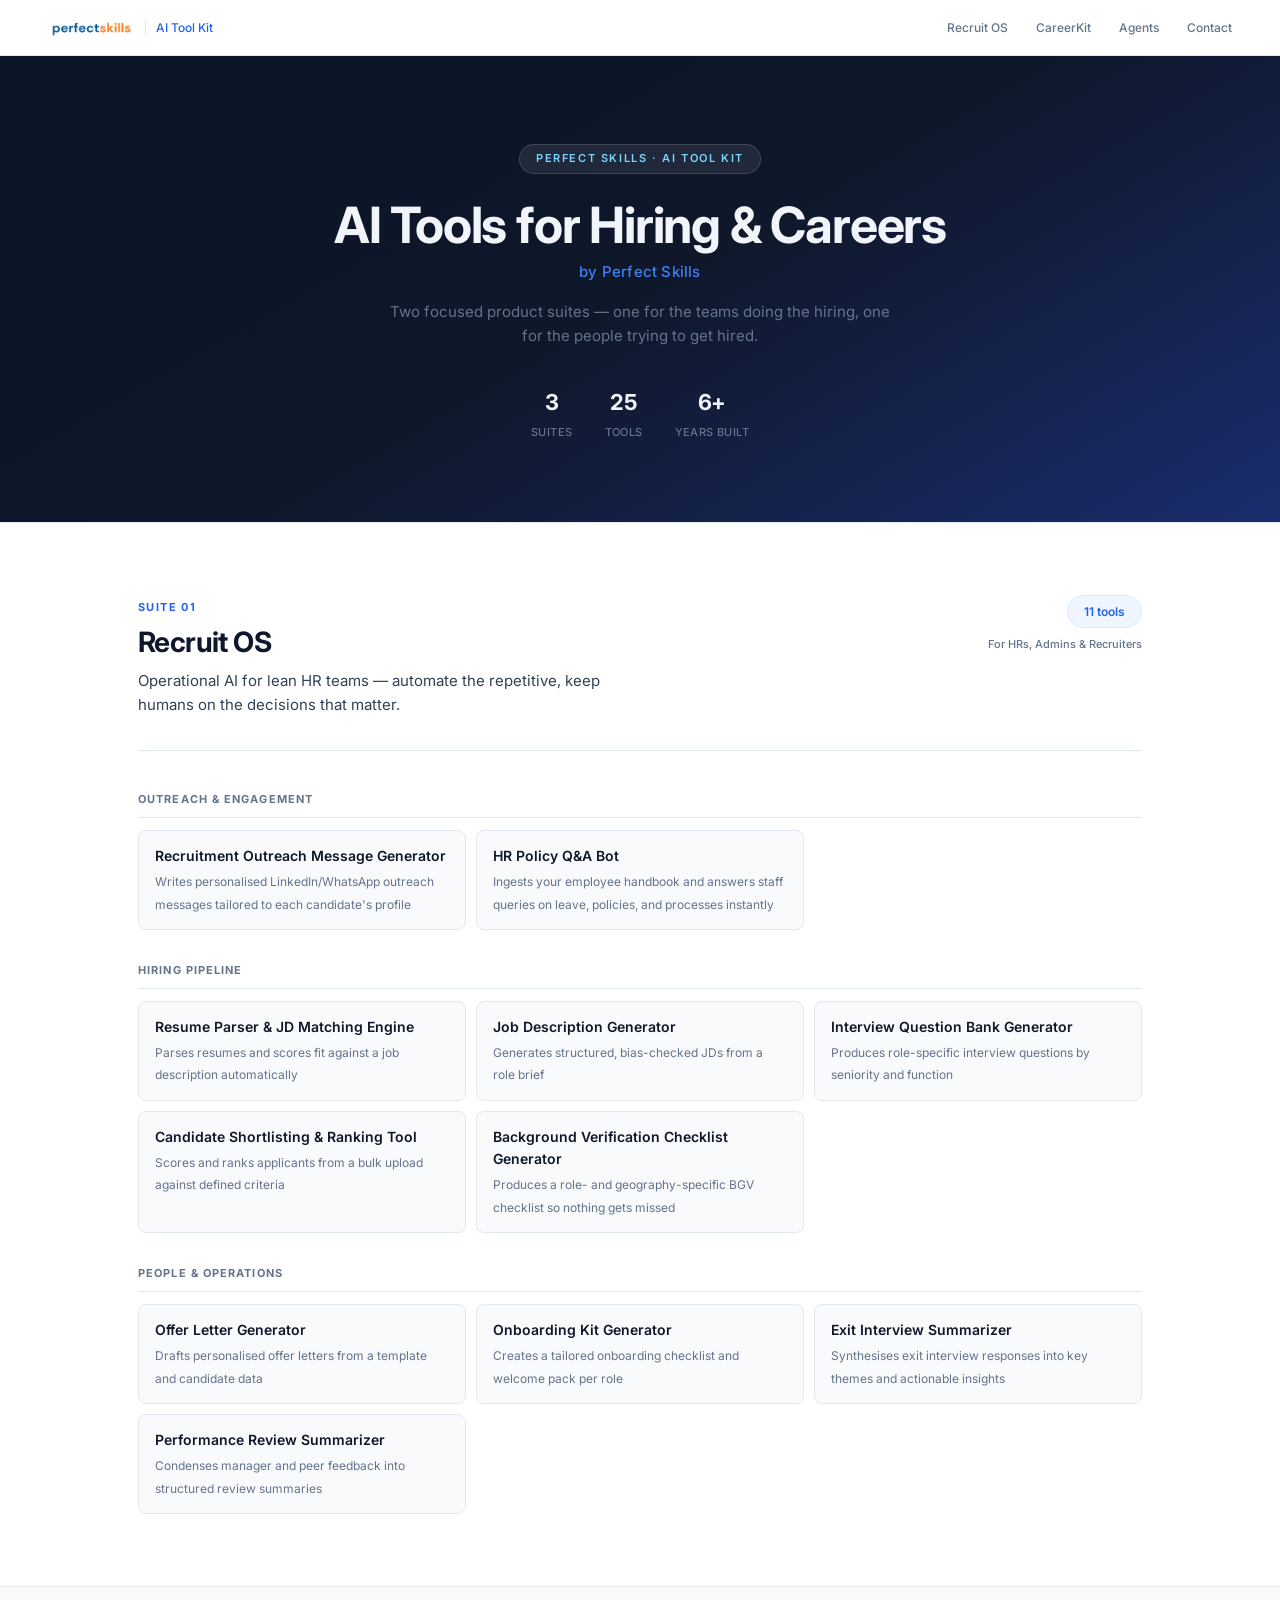
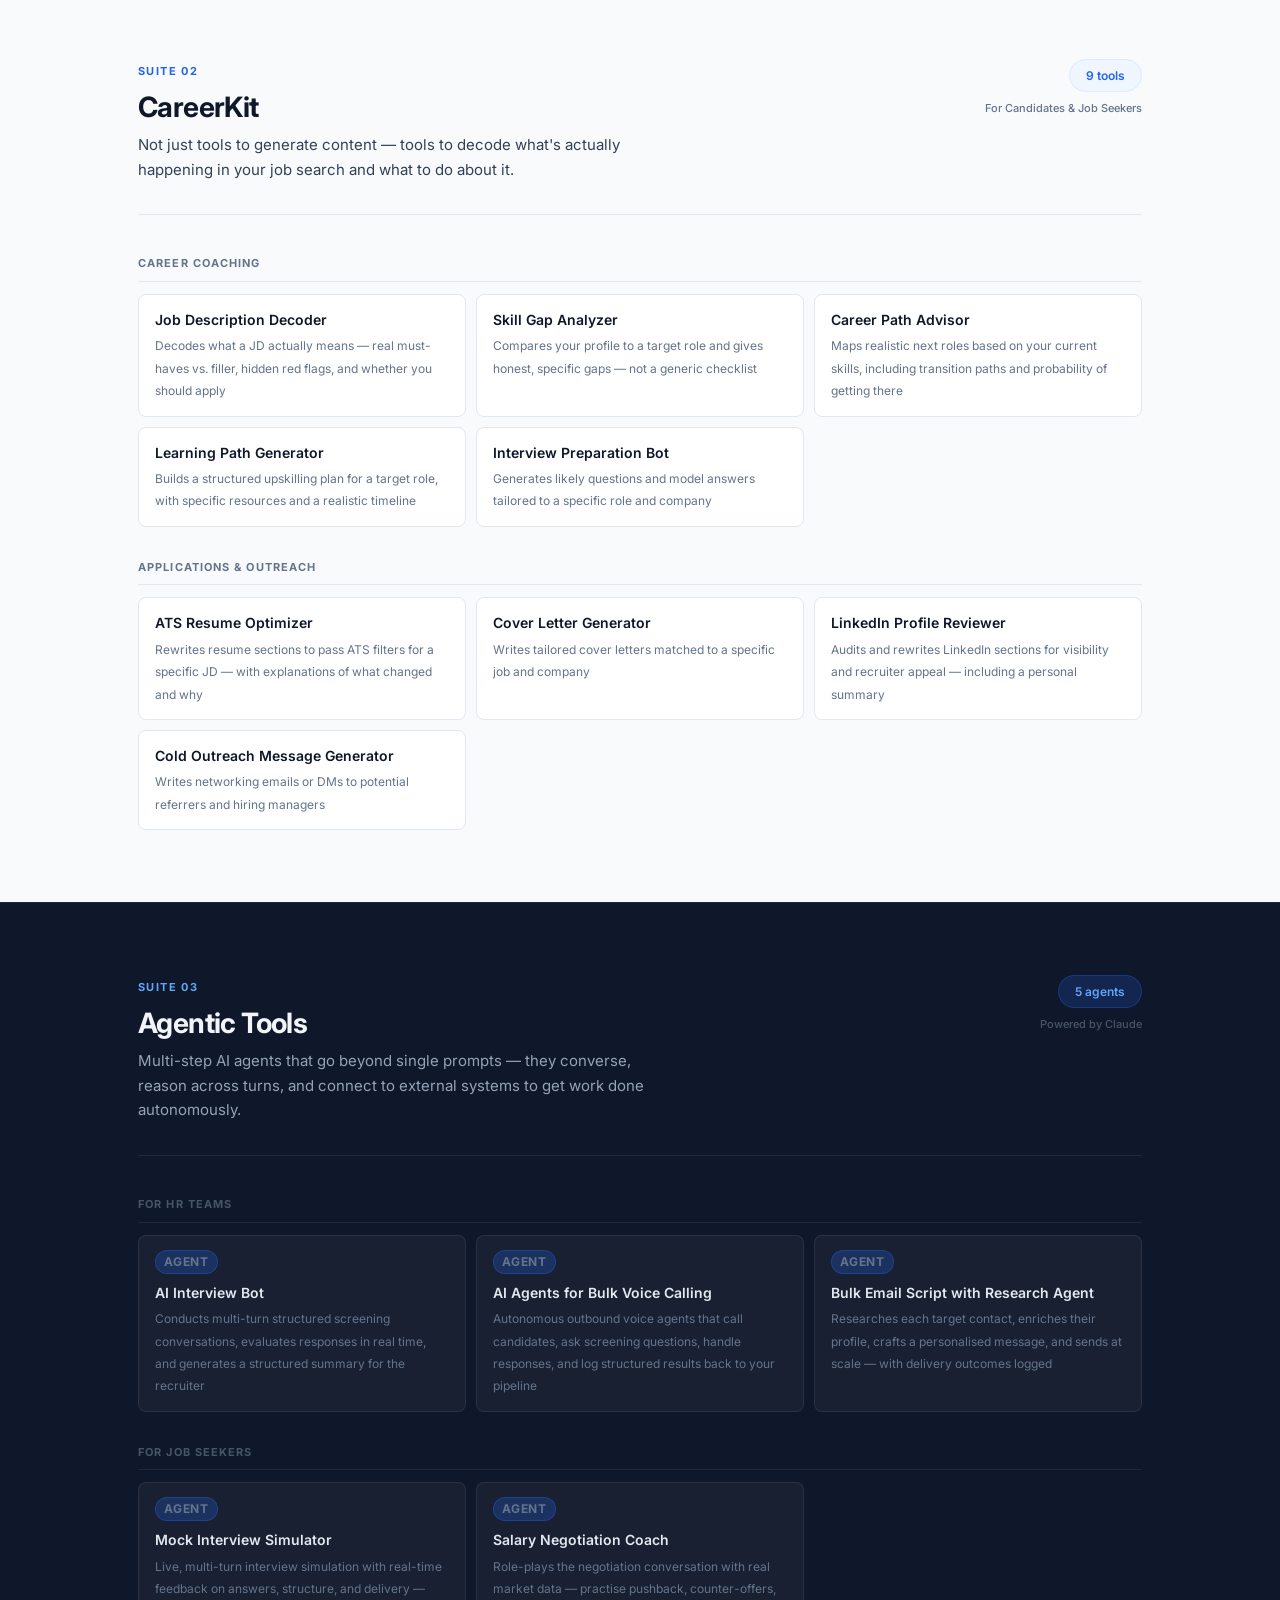
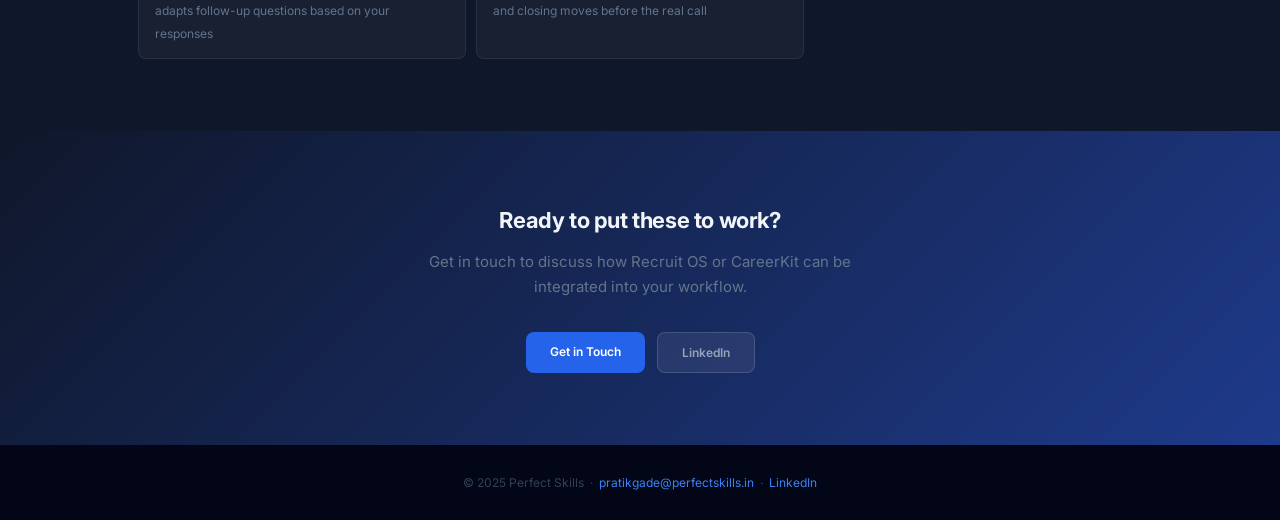
==== index.html @ 3401e89c "Add Agentic Tools section, reorganise suite tool counts Moves 5 agent-based tools into a dedicated d" ====
<!DOCTYPE html>
<html lang="en">
<head>
  <meta charset="UTF-8" />
  <meta name="viewport" content="width=device-width, initial-scale=1.0" />
  <title>AI Tool Kit — Perfect Skills</title>
  <link rel="preconnect" href="https://fonts.googleapis.com" />
  <link rel="preconnect" href="https://fonts.gstatic.com" crossorigin />
  <link href="https://fonts.googleapis.com/css2?family=Inter:wght@400;500;600;700&display=swap" rel="stylesheet" />
  <style>
    *, *::before, *::after { box-sizing: border-box; margin: 0; padding: 0; }

    :root {
      --blue:        #2563eb;
      --blue-light:  #eff6ff;
      --blue-mid:    #dbeafe;
      --dark:        #0f172a;
      --mid:         #334155;
      --muted:       #64748b;
      --border:      #e2e8f0;
      --bg:          #f8fafc;
      --white:       #ffffff;
      --radius:      12px;
      --radius-sm:   8px;
      --max-w:       1100px;

      --text-xs:   11px;
      --text-sm:   12px;
      --text-base: 14px;
      --text-md:   15px;
      --text-lg:   18px;
      --text-xl:   22px;
      --text-hero: clamp(34px, 5vw, 50px);
    }

    html { scroll-behavior: smooth; }

    body {
      font-family: 'Inter', -apple-system, sans-serif;
      background: var(--white);
      color: var(--dark);
      font-size: var(--text-base);
      line-height: 1.6;
      -webkit-font-smoothing: antialiased;
    }

    /* ── NAV ── */
    nav {
      position: sticky;
      top: 0;
      z-index: 100;
      background: rgba(255,255,255,0.92);
      backdrop-filter: blur(14px);
      -webkit-backdrop-filter: blur(14px);
      border-bottom: 1px solid var(--border);
      padding: 0 48px;
      display: flex;
      align-items: center;
      justify-content: space-between;
      height: 56px;
    }
    .nav-brand {
      display: flex;
      align-items: center;
      gap: 10px;
      text-decoration: none;
    }
    .nav-logo {
      height: 26px;
      width: auto;
      display: block;
    }
    .nav-brand-divider {
      width: 1px;
      height: 16px;
      background: var(--border);
    }
    .nav-brand-product {
      font-size: var(--text-sm);
      font-weight: 500;
      color: var(--blue);
    }
    .nav-links { display: flex; gap: 28px; list-style: none; }
    .nav-links a {
      font-size: var(--text-sm);
      font-weight: 500;
      color: var(--muted);
      text-decoration: none;
      transition: color 0.15s;
    }
    .nav-links a:hover { color: var(--blue); }

    /* ── HERO ── */
    .hero {
      background: linear-gradient(150deg, #0a1628 0%, #0f172a 50%, #1a2d6e 100%);
      color: white;
      padding: 88px 48px 80px;
      text-align: center;
    }
    .hero-label {
      display: inline-flex;
      align-items: center;
      gap: 8px;
      background: rgba(255,255,255,0.08);
      border: 1px solid rgba(255,255,255,0.14);
      color: #7dd3fc;
      font-size: var(--text-xs);
      font-weight: 600;
      letter-spacing: 1.6px;
      text-transform: uppercase;
      padding: 5px 16px;
      border-radius: 99px;
      margin-bottom: 24px;
    }
    .hero h1 {
      font-size: var(--text-hero);
      font-weight: 700;
      letter-spacing: -1.2px;
      line-height: 1.08;
      margin-bottom: 8px;
      color: #f1f5f9;
    }
    .hero-byline {
      font-size: var(--text-md);
      font-weight: 500;
      color: #3b82f6;
      margin-bottom: 16px;
      letter-spacing: 0.2px;
    }
    .hero-sub {
      font-size: var(--text-md);
      color: #64748b;
      max-width: 520px;
      margin: 0 auto 36px;
      line-height: 1.65;
    }
    .hero-stats {
      display: flex;
      gap: 32px;
      justify-content: center;
      flex-wrap: wrap;
    }
    .hero-stat {
      display: flex;
      flex-direction: column;
      align-items: center;
      gap: 4px;
    }
    .hero-stat-num {
      font-size: var(--text-xl);
      font-weight: 700;
      color: #f1f5f9;
      letter-spacing: -0.4px;
    }
    .hero-stat-label {
      font-size: var(--text-xs);
      color: #64748b;
      font-weight: 500;
      letter-spacing: 0.4px;
      text-transform: uppercase;
    }

    /* ── SHARED SECTION ── */
    .wrap {
      max-width: var(--max-w);
      margin: 0 auto;
      padding: 72px 48px;
    }
    .sec-label {
      display: block;
      font-size: var(--text-xs);
      font-weight: 700;
      letter-spacing: 1.4px;
      text-transform: uppercase;
      color: var(--blue);
      margin-bottom: 10px;
    }
    .sec-title {
      font-size: var(--text-xl);
      font-weight: 700;
      color: var(--dark);
      letter-spacing: -0.4px;
      margin-bottom: 8px;
    }
    .sec-sub {
      font-size: var(--text-base);
      color: var(--muted);
      max-width: 560px;
      margin-bottom: 40px;
      line-height: 1.65;
    }
    .sec-header-row {
      display: flex;
      align-items: center;
      gap: 10px;
      margin-bottom: 4px;
    }
    .count-badge {
      font-size: var(--text-xs);
      font-weight: 600;
      color: var(--blue);
      background: var(--blue-light);
      padding: 3px 10px;
      border-radius: 99px;
      white-space: nowrap;
    }

    /* ── PRODUCT BLOCKS ── */
    #recruit-os { background: var(--white); border-top: 1px solid var(--border); }
    #careerkit  { background: var(--bg);    border-top: 1px solid var(--border); }

    .product-intro {
      display: flex;
      align-items: flex-start;
      justify-content: space-between;
      gap: 32px;
      margin-bottom: 40px;
      padding-bottom: 32px;
      border-bottom: 1px solid var(--border);
    }
    .product-intro-left { flex: 1; }
    .product-suite-label {
      display: inline-block;
      font-size: var(--text-xs);
      font-weight: 700;
      letter-spacing: 1.4px;
      text-transform: uppercase;
      color: var(--blue);
      margin-bottom: 10px;
    }
    .product-suite-name {
      font-size: 28px;
      font-weight: 700;
      color: var(--dark);
      letter-spacing: -0.6px;
      margin-bottom: 10px;
      line-height: 1.15;
    }
    .product-suite-desc {
      font-size: var(--text-md);
      color: var(--mid);
      max-width: 520px;
      line-height: 1.65;
    }
    .product-intro-right {
      display: flex;
      flex-direction: column;
      align-items: flex-end;
      gap: 8px;
      flex-shrink: 0;
    }
    .product-meta-pill {
      font-size: var(--text-sm);
      font-weight: 600;
      color: var(--blue);
      background: var(--blue-light);
      border: 1px solid var(--blue-mid);
      padding: 6px 16px;
      border-radius: 99px;
    }
    .product-audience {
      font-size: var(--text-xs);
      color: var(--muted);
      font-weight: 500;
    }

    /* ── TOOLS GRID ── */
    .tools-grid {
      display: grid;
      grid-template-columns: repeat(auto-fill, minmax(260px, 1fr));
      gap: 10px;
    }
    .tool-item {
      background: var(--bg);
      border: 1px solid var(--border);
      border-radius: var(--radius-sm);
      padding: 14px 16px;
      transition: border-color 0.15s, background 0.15s;
    }
    #careerkit .tool-item { background: var(--white); }
    .tool-item:hover {
      border-color: #93c5fd;
      background: var(--blue-light);
    }
    .tool-item strong {
      display: block;
      font-size: var(--text-base);
      font-weight: 600;
      color: var(--dark);
      margin-bottom: 3px;
    }
    .tool-item span {
      font-size: var(--text-sm);
      color: var(--muted);
      line-height: 1.5;
    }
    .tools-subgroup { margin-bottom: 32px; }
    .tools-subgroup:last-child { margin-bottom: 0; }
    .tools-subgroup-label {
      display: block;
      font-size: var(--text-xs);
      font-weight: 700;
      letter-spacing: 1.1px;
      text-transform: uppercase;
      color: var(--muted);
      margin-bottom: 12px;
      padding-bottom: 8px;
      border-bottom: 1px solid var(--border);
    }

    /* ── AGENTIC SECTION ── */
    #agentic { background: var(--dark); border-top: 1px solid rgba(255,255,255,0.06); }
    #agentic .product-suite-label { color: #60a5fa; }
    #agentic .product-suite-name { color: #f1f5f9; }
    #agentic .product-suite-desc { color: #94a3b8; }
    #agentic .product-intro { border-bottom-color: rgba(255,255,255,0.08); }
    #agentic .product-meta-pill { background: rgba(37,99,235,0.2); border-color: rgba(37,99,235,0.3); color: #60a5fa; }
    #agentic .product-audience { color: #475569; }
    #agentic .tools-subgroup-label { color: #475569; border-bottom-color: rgba(255,255,255,0.07); }
    #agentic .tool-item { background: rgba(255,255,255,0.04); border-color: rgba(255,255,255,0.08); }
    #agentic .tool-item:hover { background: rgba(37,99,235,0.15); border-color: rgba(37,99,235,0.4); }
    #agentic .tool-item strong { color: #e2e8f0; }
    #agentic .tool-item span { color: #64748b; }
    .agent-badge {
      display: inline-block;
      font-size: 10px;
      font-weight: 700;
      letter-spacing: 0.8px;
      text-transform: uppercase;
      background: rgba(37,99,235,0.25);
      color: #60a5fa;
      border: 1px solid rgba(37,99,235,0.35);
      padding: 2px 8px;
      border-radius: 99px;
      margin-bottom: 8px;
    }

    /* ── CTA BANNER ── */
    .cta-section {
      background: linear-gradient(135deg, #0f172a 0%, #1e3a8a 100%);
      padding: 72px 48px;
      text-align: center;
    }
    .cta-section h2 {
      font-size: var(--text-xl);
      font-weight: 700;
      color: #f1f5f9;
      letter-spacing: -0.4px;
      margin-bottom: 12px;
    }
    .cta-section p {
      font-size: var(--text-md);
      color: #64748b;
      margin-bottom: 32px;
      max-width: 440px;
      margin-left: auto;
      margin-right: auto;
      line-height: 1.65;
    }
    .cta-links {
      display: flex;
      gap: 12px;
      justify-content: center;
      flex-wrap: wrap;
    }
    .cta-btn {
      font-size: var(--text-sm);
      font-weight: 600;
      padding: 10px 24px;
      border-radius: 8px;
      text-decoration: none;
      transition: opacity 0.15s;
    }
    .cta-btn:hover { opacity: 0.85; }
    .cta-btn-primary { background: var(--blue); color: #fff; }
    .cta-btn-ghost {
      background: rgba(255,255,255,0.07);
      border: 1px solid rgba(255,255,255,0.14);
      color: #94a3b8;
    }

    /* ── FOOTER ── */
    footer {
      background: #020617;
      color: #334155;
      text-align: center;
      padding: 28px 48px;
      font-size: var(--text-sm);
    }
    footer a { color: #3b82f6; text-decoration: none; }
    footer a:hover { color: #60a5fa; }

    /* ── RESPONSIVE ── */
    @media (max-width: 640px) {
      nav { padding: 0 20px; }
      .nav-links { display: none; }
      .hero { padding: 56px 24px 52px; }
      .hero-stats { gap: 20px; }
      .wrap { padding: 48px 20px; }
      .product-intro { flex-direction: column; gap: 16px; }
      .product-intro-right { align-items: flex-start; }
      .tools-grid { grid-template-columns: 1fr; }
      .cta-section { padding: 52px 24px; }
    }
  </style>
</head>
<body>

<!-- NAV -->
<nav>
  <a class="nav-brand" href="#">
    <img src="perfectskills_logo.png" alt="Perfect Skills" class="nav-logo" />
    <span class="nav-brand-divider"></span>
    <span class="nav-brand-product">AI Tool Kit</span>
  </a>
  <ul class="nav-links">
    <li><a href="#recruit-os">Recruit OS</a></li>
    <li><a href="#careerkit">CareerKit</a></li>
    <li><a href="#agentic">Agents</a></li>
    <li><a href="mailto:pratikgade@perfectskills.in">Contact</a></li>
  </ul>
</nav>

<!-- HERO -->
<section class="hero">
  <div class="hero-label">Perfect Skills · AI Tool Kit</div>
  <h1>AI Tools for Hiring &amp; Careers</h1>
  <p class="hero-byline">by Perfect Skills</p>
  <p class="hero-sub">Two focused product suites — one for the teams doing the hiring, one for the people trying to get hired.</p>
  <div class="hero-stats">
    <div class="hero-stat">
      <span class="hero-stat-num">3</span>
      <span class="hero-stat-label">Suites</span>
    </div>
    <div class="hero-stat">
      <span class="hero-stat-num">25</span>
      <span class="hero-stat-label">Tools</span>
    </div>
    <div class="hero-stat">
      <span class="hero-stat-num">6+</span>
      <span class="hero-stat-label">Years Built</span>
    </div>
  </div>
</section>

<!-- RECRUIT OS -->
<section id="recruit-os">
  <div class="wrap">
    <div class="product-intro">
      <div class="product-intro-left">
        <span class="product-suite-label">Suite 01</span>
        <h2 class="product-suite-name">Recruit OS</h2>
        <p class="product-suite-desc">Operational AI for lean HR teams — automate the repetitive, keep humans on the decisions that matter.</p>
      </div>
      <div class="product-intro-right">
        <span class="product-meta-pill">11 tools</span>
        <span class="product-audience">For HRs, Admins &amp; Recruiters</span>
      </div>
    </div>

    <div class="tools-subgroup">
      <span class="tools-subgroup-label">Outreach &amp; Engagement</span>
      <div class="tools-grid">
        <div class="tool-item"><strong>Recruitment Outreach Message Generator</strong><span>Writes personalised LinkedIn/WhatsApp outreach messages tailored to each candidate's profile</span></div>
        <div class="tool-item"><strong>HR Policy Q&amp;A Bot</strong><span>Ingests your employee handbook and answers staff queries on leave, policies, and processes instantly</span></div>
      </div>
    </div>

    <div class="tools-subgroup">
      <span class="tools-subgroup-label">Hiring Pipeline</span>
      <div class="tools-grid">
        <div class="tool-item"><strong>Resume Parser &amp; JD Matching Engine</strong><span>Parses resumes and scores fit against a job description automatically</span></div>
        <div class="tool-item"><strong>Job Description Generator</strong><span>Generates structured, bias-checked JDs from a role brief</span></div>
        <div class="tool-item"><strong>Interview Question Bank Generator</strong><span>Produces role-specific interview questions by seniority and function</span></div>
        <div class="tool-item"><strong>Candidate Shortlisting &amp; Ranking Tool</strong><span>Scores and ranks applicants from a bulk upload against defined criteria</span></div>
        <div class="tool-item"><strong>Background Verification Checklist Generator</strong><span>Produces a role- and geography-specific BGV checklist so nothing gets missed</span></div>
      </div>
    </div>

    <div class="tools-subgroup">
      <span class="tools-subgroup-label">People &amp; Operations</span>
      <div class="tools-grid">
        <div class="tool-item"><strong>Offer Letter Generator</strong><span>Drafts personalised offer letters from a template and candidate data</span></div>
        <div class="tool-item"><strong>Onboarding Kit Generator</strong><span>Creates a tailored onboarding checklist and welcome pack per role</span></div>
        <div class="tool-item"><strong>Exit Interview Summarizer</strong><span>Synthesises exit interview responses into key themes and actionable insights</span></div>
        <div class="tool-item"><strong>Performance Review Summarizer</strong><span>Condenses manager and peer feedback into structured review summaries</span></div>
      </div>
    </div>
  </div>
</section>

<!-- CAREERKIT -->
<section id="careerkit">
  <div class="wrap">
    <div class="product-intro">
      <div class="product-intro-left">
        <span class="product-suite-label">Suite 02</span>
        <h2 class="product-suite-name">CareerKit</h2>
        <p class="product-suite-desc">Not just tools to generate content — tools to decode what's actually happening in your job search and what to do about it.</p>
      </div>
      <div class="product-intro-right">
        <span class="product-meta-pill">9 tools</span>
        <span class="product-audience">For Candidates &amp; Job Seekers</span>
      </div>
    </div>

    <div class="tools-subgroup">
      <span class="tools-subgroup-label">Career Coaching</span>
      <div class="tools-grid">
        <div class="tool-item"><strong>Job Description Decoder</strong><span>Decodes what a JD actually means — real must-haves vs. filler, hidden red flags, and whether you should apply</span></div>
        <div class="tool-item"><strong>Skill Gap Analyzer</strong><span>Compares your profile to a target role and gives honest, specific gaps — not a generic checklist</span></div>
        <div class="tool-item"><strong>Career Path Advisor</strong><span>Maps realistic next roles based on your current skills, including transition paths and probability of getting there</span></div>
        <div class="tool-item"><strong>Learning Path Generator</strong><span>Builds a structured upskilling plan for a target role, with specific resources and a realistic timeline</span></div>
        <div class="tool-item"><strong>Interview Preparation Bot</strong><span>Generates likely questions and model answers tailored to a specific role and company</span></div>
      </div>
    </div>

    <div class="tools-subgroup">
      <span class="tools-subgroup-label">Applications &amp; Outreach</span>
      <div class="tools-grid">
        <div class="tool-item"><strong>ATS Resume Optimizer</strong><span>Rewrites resume sections to pass ATS filters for a specific JD — with explanations of what changed and why</span></div>
        <div class="tool-item"><strong>Cover Letter Generator</strong><span>Writes tailored cover letters matched to a specific job and company</span></div>
        <div class="tool-item"><strong>LinkedIn Profile Reviewer</strong><span>Audits and rewrites LinkedIn sections for visibility and recruiter appeal — including a personal summary</span></div>
        <div class="tool-item"><strong>Cold Outreach Message Generator</strong><span>Writes networking emails or DMs to potential referrers and hiring managers</span></div>
      </div>
    </div>
  </div>
</section>

<!-- AGENTIC TOOLS -->
<section id="agentic">
  <div class="wrap">
    <div class="product-intro">
      <div class="product-intro-left">
        <span class="product-suite-label">Suite 03</span>
        <h2 class="product-suite-name">Agentic Tools</h2>
        <p class="product-suite-desc">Multi-step AI agents that go beyond single prompts — they converse, reason across turns, and connect to external systems to get work done autonomously.</p>
      </div>
      <div class="product-intro-right">
        <span class="product-meta-pill">5 agents</span>
        <span class="product-audience">Powered by Claude</span>
      </div>
    </div>

    <div class="tools-subgroup">
      <span class="tools-subgroup-label">For HR Teams</span>
      <div class="tools-grid">
        <div class="tool-item">
          <span class="agent-badge">Agent</span>
          <strong>AI Interview Bot</strong>
          <span>Conducts multi-turn structured screening conversations, evaluates responses in real time, and generates a structured summary for the recruiter</span>
        </div>
        <div class="tool-item">
          <span class="agent-badge">Agent</span>
          <strong>AI Agents for Bulk Voice Calling</strong>
          <span>Autonomous outbound voice agents that call candidates, ask screening questions, handle responses, and log structured results back to your pipeline</span>
        </div>
        <div class="tool-item">
          <span class="agent-badge">Agent</span>
          <strong>Bulk Email Script with Research Agent</strong>
          <span>Researches each target contact, enriches their profile, crafts a personalised message, and sends at scale — with delivery outcomes logged</span>
        </div>
      </div>
    </div>

    <div class="tools-subgroup">
      <span class="tools-subgroup-label">For Job Seekers</span>
      <div class="tools-grid">
        <div class="tool-item">
          <span class="agent-badge">Agent</span>
          <strong>Mock Interview Simulator</strong>
          <span>Live, multi-turn interview simulation with real-time feedback on answers, structure, and delivery — adapts follow-up questions based on your responses</span>
        </div>
        <div class="tool-item">
          <span class="agent-badge">Agent</span>
          <strong>Salary Negotiation Coach</strong>
          <span>Role-plays the negotiation conversation with real market data — practise pushback, counter-offers, and closing moves before the real call</span>
        </div>
      </div>
    </div>
  </div>
</section>

<!-- CTA -->
<section class="cta-section">
  <h2>Ready to put these to work?</h2>
  <p>Get in touch to discuss how Recruit OS or CareerKit can be integrated into your workflow.</p>
  <div class="cta-links">
    <a class="cta-btn cta-btn-primary" href="mailto:pratikgade@perfectskills.in">Get in Touch</a>
    <a class="cta-btn cta-btn-ghost" href="https://linkedin.com/in/pratikgade13" target="_blank">LinkedIn</a>
  </div>
</section>

<!-- FOOTER -->
<footer>
  <p>© 2025 Perfect Skills &nbsp;·&nbsp; <a href="mailto:pratikgade@perfectskills.in">pratikgade@perfectskills.in</a> &nbsp;·&nbsp; <a href="https://linkedin.com/in/pratikgade13" target="_blank">LinkedIn</a></p>
</footer>

</body>
</html>
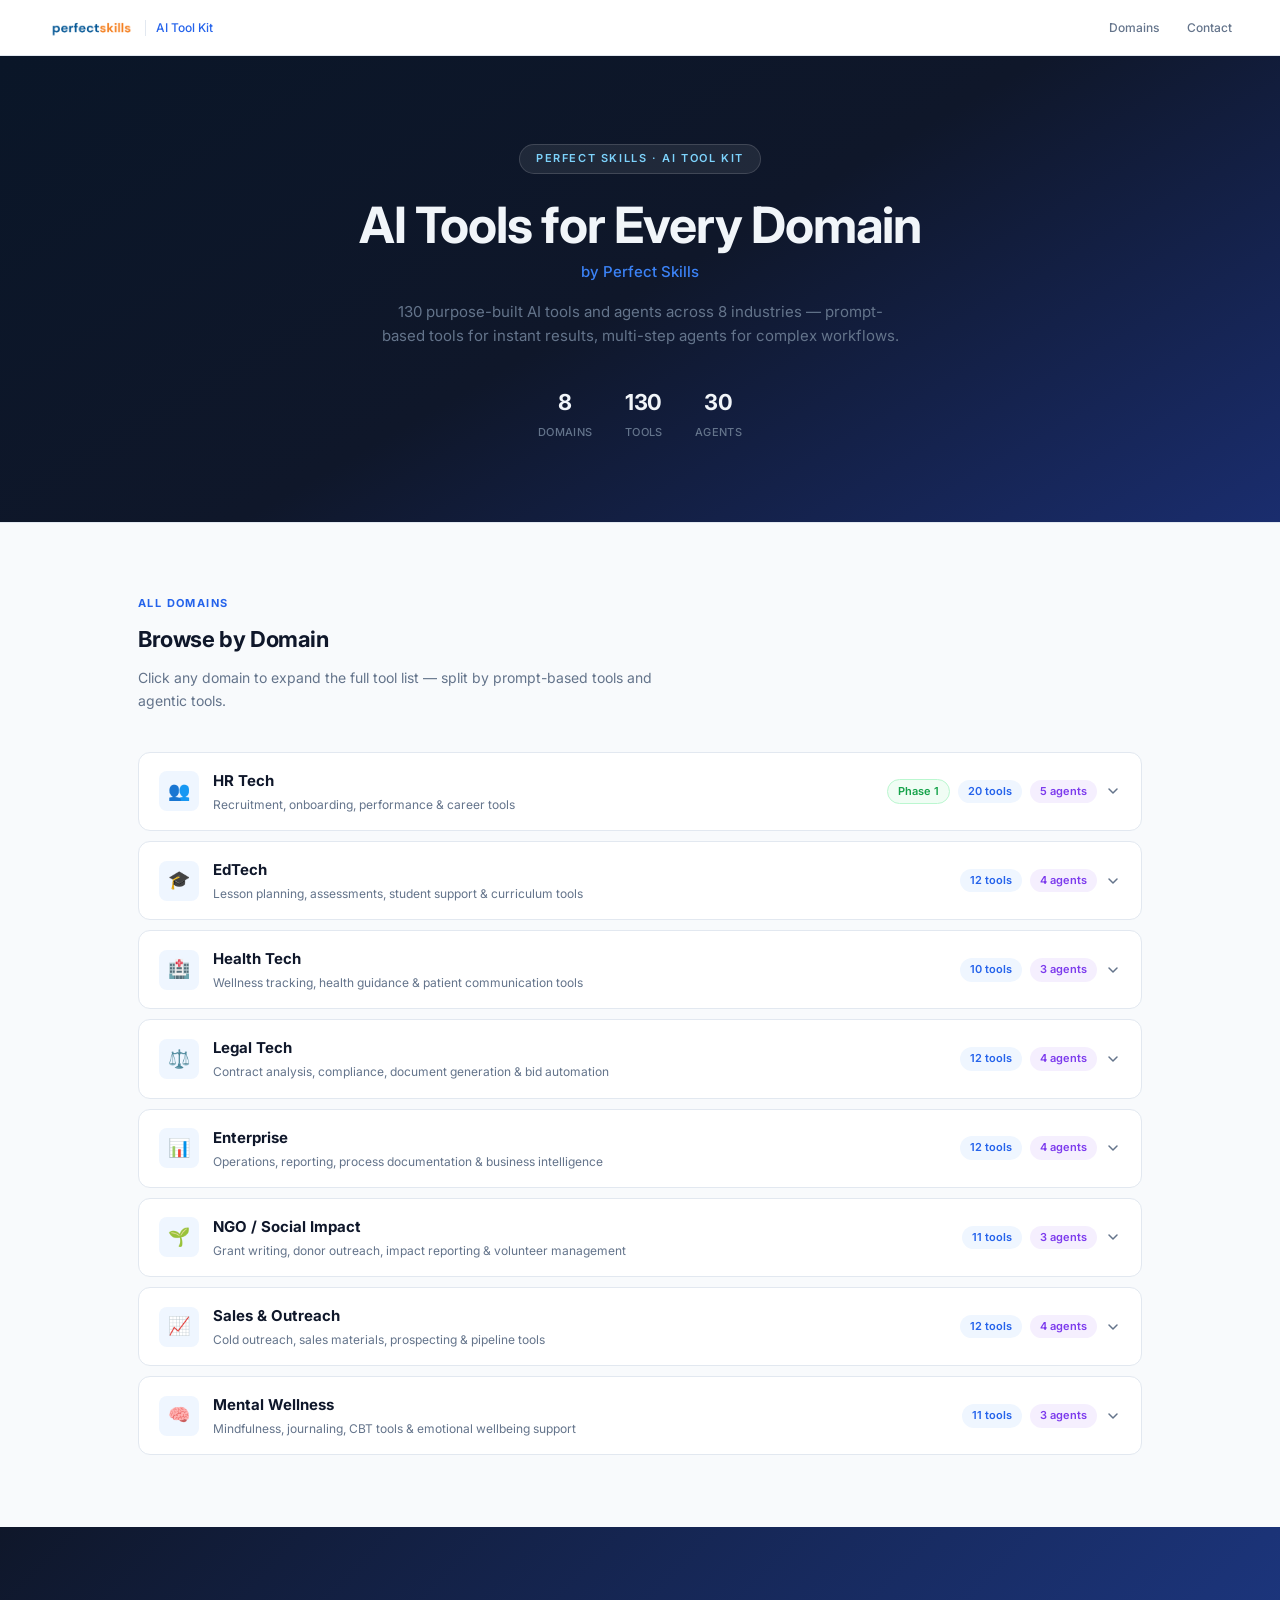
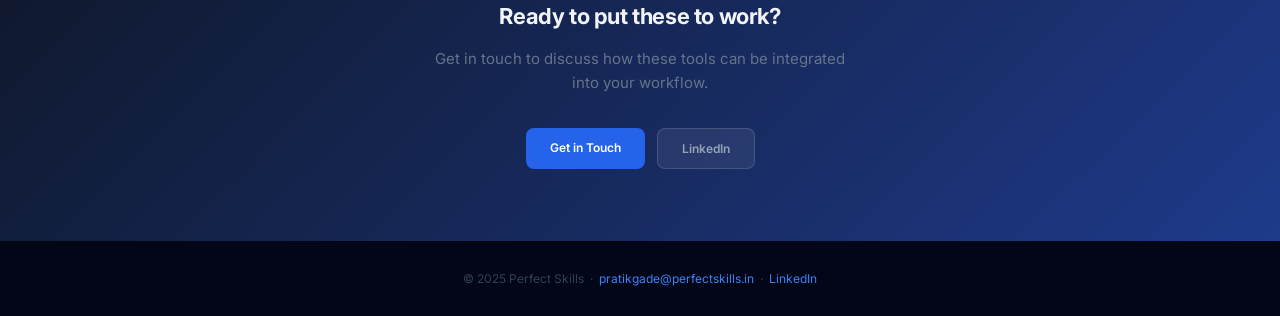
==== commit 1ca4c1bb: "Restructure page around 8 expandable domain cards Replaces three-suite layout with a single domains " ====
--- a/index.html
+++ b/index.html
@@ -23,7 +23,6 @@
       --radius:      12px;
       --radius-sm:   8px;
       --max-w:       1100px;
-
       --text-xs:   11px;
       --text-sm:   12px;
       --text-base: 14px;
@@ -59,27 +58,10 @@
       justify-content: space-between;
       height: 56px;
     }
-    .nav-brand {
-      display: flex;
-      align-items: center;
-      gap: 10px;
-      text-decoration: none;
-    }
-    .nav-logo {
-      height: 26px;
-      width: auto;
-      display: block;
-    }
-    .nav-brand-divider {
-      width: 1px;
-      height: 16px;
-      background: var(--border);
-    }
-    .nav-brand-product {
-      font-size: var(--text-sm);
-      font-weight: 500;
-      color: var(--blue);
-    }
+    .nav-brand { display: flex; align-items: center; gap: 10px; text-decoration: none; }
+    .nav-logo { height: 26px; width: auto; display: block; }
+    .nav-brand-divider { width: 1px; height: 16px; background: var(--border); }
+    .nav-brand-product { font-size: var(--text-sm); font-weight: 500; color: var(--blue); }
     .nav-links { display: flex; gap: 28px; list-style: none; }
     .nav-links a {
       font-size: var(--text-sm);
@@ -120,13 +102,7 @@
       margin-bottom: 8px;
       color: #f1f5f9;
     }
-    .hero-byline {
-      font-size: var(--text-md);
-      font-weight: 500;
-      color: #3b82f6;
-      margin-bottom: 16px;
-      letter-spacing: 0.2px;
-    }
+    .hero-byline { font-size: var(--text-md); font-weight: 500; color: #3b82f6; margin-bottom: 16px; }
     .hero-sub {
       font-size: var(--text-md);
       color: #64748b;
@@ -134,259 +110,125 @@
       margin: 0 auto 36px;
       line-height: 1.65;
     }
-    .hero-stats {
+    .hero-stats { display: flex; gap: 32px; justify-content: center; flex-wrap: wrap; }
+    .hero-stat { display: flex; flex-direction: column; align-items: center; gap: 4px; }
+    .hero-stat-num { font-size: var(--text-xl); font-weight: 700; color: #f1f5f9; letter-spacing: -0.4px; }
+    .hero-stat-label { font-size: var(--text-xs); color: #64748b; font-weight: 500; letter-spacing: 0.4px; text-transform: uppercase; }
+
+    /* ── SHARED ── */
+    .wrap { max-width: var(--max-w); margin: 0 auto; padding: 72px 48px; }
+    .sec-label { display: block; font-size: var(--text-xs); font-weight: 700; letter-spacing: 1.4px; text-transform: uppercase; color: var(--blue); margin-bottom: 10px; }
+    .sec-title { font-size: var(--text-xl); font-weight: 700; color: var(--dark); letter-spacing: -0.4px; margin-bottom: 8px; }
+    .sec-sub { font-size: var(--text-base); color: var(--muted); max-width: 560px; margin-bottom: 40px; line-height: 1.65; }
+
+    /* ── DOMAIN CARDS ── */
+    #domains { background: var(--bg); border-top: 1px solid var(--border); }
+    .domains-grid { display: flex; flex-direction: column; gap: 10px; }
+
+    .domain-card {
+      background: var(--white);
+      border: 1px solid var(--border);
+      border-radius: var(--radius);
+      overflow: hidden;
+      transition: border-color 0.2s, box-shadow 0.2s;
+    }
+    .domain-card:hover { border-color: #93c5fd; }
+    .domain-card.open { border-color: var(--blue); box-shadow: 0 4px 16px rgba(37,99,235,0.08); }
+
+    .domain-card-header {
       display: flex;
-      gap: 32px;
+      align-items: center;
+      justify-content: space-between;
+      padding: 16px 20px;
+      cursor: pointer;
+      user-select: none;
+      gap: 16px;
+    }
+    .domain-card-left { display: flex; align-items: center; gap: 14px; min-width: 0; }
+    .domain-icon {
+      width: 40px;
+      height: 40px;
+      background: var(--blue-light);
+      border-radius: var(--radius-sm);
+      display: flex;
+      align-items: center;
       justify-content: center;
-      flex-wrap: wrap;
-    }
-    .hero-stat {
+      font-size: 18px;
+      flex-shrink: 0;
+    }
+    .domain-info { min-width: 0; }
+    .domain-name { font-size: var(--text-md); font-weight: 700; color: var(--dark); margin-bottom: 2px; }
+    .domain-tagline { font-size: var(--text-sm); color: var(--muted); white-space: nowrap; overflow: hidden; text-overflow: ellipsis; }
+
+    .domain-card-right { display: flex; align-items: center; gap: 8px; flex-shrink: 0; }
+    .domain-count-pill { font-size: var(--text-xs); font-weight: 600; padding: 3px 10px; border-radius: 99px; white-space: nowrap; }
+    .dcp-prompt { background: var(--blue-light); color: var(--blue); }
+    .dcp-agent  { background: rgba(124,58,237,0.08); color: #7c3aed; }
+    .domain-phase {
+      font-size: var(--text-xs);
+      font-weight: 600;
+      padding: 3px 10px;
+      border-radius: 99px;
+      background: #f0fdf4;
+      color: #16a34a;
+      border: 1px solid #bbf7d0;
+      white-space: nowrap;
+    }
+    .domain-chevron { color: var(--muted); transition: transform 0.25s ease; flex-shrink: 0; }
+    .domain-card.open .domain-chevron { transform: rotate(180deg); }
+
+    .domain-card-body { max-height: 0; overflow: hidden; transition: max-height 0.4s ease; }
+    .domain-body-inner {
+      padding: 20px 20px 24px;
+      border-top: 1px solid var(--border);
       display: flex;
       flex-direction: column;
-      align-items: center;
-      gap: 4px;
-    }
-    .hero-stat-num {
-      font-size: var(--text-xl);
-      font-weight: 700;
-      color: #f1f5f9;
-      letter-spacing: -0.4px;
-    }
-    .hero-stat-label {
-      font-size: var(--text-xs);
-      color: #64748b;
-      font-weight: 500;
-      letter-spacing: 0.4px;
-      text-transform: uppercase;
-    }
-
-    /* ── SHARED SECTION ── */
-    .wrap {
-      max-width: var(--max-w);
-      margin: 0 auto;
-      padding: 72px 48px;
-    }
-    .sec-label {
-      display: block;
-      font-size: var(--text-xs);
-      font-weight: 700;
-      letter-spacing: 1.4px;
-      text-transform: uppercase;
-      color: var(--blue);
-      margin-bottom: 10px;
-    }
-    .sec-title {
-      font-size: var(--text-xl);
-      font-weight: 700;
-      color: var(--dark);
-      letter-spacing: -0.4px;
-      margin-bottom: 8px;
-    }
-    .sec-sub {
-      font-size: var(--text-base);
-      color: var(--muted);
-      max-width: 560px;
-      margin-bottom: 40px;
-      line-height: 1.65;
-    }
-    .sec-header-row {
-      display: flex;
-      align-items: center;
-      gap: 10px;
-      margin-bottom: 4px;
-    }
-    .count-badge {
-      font-size: var(--text-xs);
-      font-weight: 600;
-      color: var(--blue);
-      background: var(--blue-light);
-      padding: 3px 10px;
-      border-radius: 99px;
-      white-space: nowrap;
-    }
-
-    /* ── PRODUCT BLOCKS ── */
-    #recruit-os { background: var(--white); border-top: 1px solid var(--border); }
-    #careerkit  { background: var(--bg);    border-top: 1px solid var(--border); }
-
-    .product-intro {
-      display: flex;
-      align-items: flex-start;
-      justify-content: space-between;
-      gap: 32px;
-      margin-bottom: 40px;
-      padding-bottom: 32px;
-      border-bottom: 1px solid var(--border);
-    }
-    .product-intro-left { flex: 1; }
-    .product-suite-label {
-      display: inline-block;
-      font-size: var(--text-xs);
-      font-weight: 700;
-      letter-spacing: 1.4px;
-      text-transform: uppercase;
-      color: var(--blue);
-      margin-bottom: 10px;
-    }
-    .product-suite-name {
-      font-size: 28px;
-      font-weight: 700;
-      color: var(--dark);
-      letter-spacing: -0.6px;
-      margin-bottom: 10px;
-      line-height: 1.15;
-    }
-    .product-suite-desc {
-      font-size: var(--text-md);
-      color: var(--mid);
-      max-width: 520px;
-      line-height: 1.65;
-    }
-    .product-intro-right {
-      display: flex;
-      flex-direction: column;
-      align-items: flex-end;
-      gap: 8px;
-      flex-shrink: 0;
-    }
-    .product-meta-pill {
-      font-size: var(--text-sm);
-      font-weight: 600;
-      color: var(--blue);
-      background: var(--blue-light);
-      border: 1px solid var(--blue-mid);
-      padding: 6px 16px;
-      border-radius: 99px;
-    }
-    .product-audience {
-      font-size: var(--text-xs);
-      color: var(--muted);
-      font-weight: 500;
-    }
-
-    /* ── TOOLS GRID ── */
-    .tools-grid {
-      display: grid;
-      grid-template-columns: repeat(auto-fill, minmax(260px, 1fr));
-      gap: 10px;
-    }
-    .tool-item {
-      background: var(--bg);
-      border: 1px solid var(--border);
-      border-radius: var(--radius-sm);
-      padding: 14px 16px;
-      transition: border-color 0.15s, background 0.15s;
-    }
-    #careerkit .tool-item { background: var(--white); }
-    .tool-item:hover {
-      border-color: #93c5fd;
-      background: var(--blue-light);
-    }
-    .tool-item strong {
-      display: block;
-      font-size: var(--text-base);
-      font-weight: 600;
-      color: var(--dark);
-      margin-bottom: 3px;
-    }
-    .tool-item span {
-      font-size: var(--text-sm);
-      color: var(--muted);
-      line-height: 1.5;
-    }
-    .tools-subgroup { margin-bottom: 32px; }
-    .tools-subgroup:last-child { margin-bottom: 0; }
-    .tools-subgroup-label {
+      gap: 18px;
+    }
+    .domain-tools-label {
       display: block;
       font-size: var(--text-xs);
       font-weight: 700;
       letter-spacing: 1.1px;
       text-transform: uppercase;
-      color: var(--muted);
-      margin-bottom: 12px;
+      margin-bottom: 10px;
       padding-bottom: 8px;
       border-bottom: 1px solid var(--border);
     }
-
-    /* ── AGENTIC SECTION ── */
-    #agentic { background: var(--dark); border-top: 1px solid rgba(255,255,255,0.06); }
-    #agentic .product-suite-label { color: #60a5fa; }
-    #agentic .product-suite-name { color: #f1f5f9; }
-    #agentic .product-suite-desc { color: #94a3b8; }
-    #agentic .product-intro { border-bottom-color: rgba(255,255,255,0.08); }
-    #agentic .product-meta-pill { background: rgba(37,99,235,0.2); border-color: rgba(37,99,235,0.3); color: #60a5fa; }
-    #agentic .product-audience { color: #475569; }
-    #agentic .tools-subgroup-label { color: #475569; border-bottom-color: rgba(255,255,255,0.07); }
-    #agentic .tool-item { background: rgba(255,255,255,0.04); border-color: rgba(255,255,255,0.08); }
-    #agentic .tool-item:hover { background: rgba(37,99,235,0.15); border-color: rgba(37,99,235,0.4); }
-    #agentic .tool-item strong { color: #e2e8f0; }
-    #agentic .tool-item span { color: #64748b; }
-    .agent-badge {
-      display: inline-block;
-      font-size: 10px;
-      font-weight: 700;
-      letter-spacing: 0.8px;
-      text-transform: uppercase;
-      background: rgba(37,99,235,0.25);
-      color: #60a5fa;
-      border: 1px solid rgba(37,99,235,0.35);
-      padding: 2px 8px;
-      border-radius: 99px;
-      margin-bottom: 8px;
-    }
-
-    /* ── CTA BANNER ── */
+    .dtl-prompt { color: var(--blue); }
+    .dtl-agent  { color: #7c3aed; }
+    .domain-tools-pills { display: flex; flex-wrap: wrap; gap: 6px; padding-top: 2px; }
+    .tool-pill {
+      font-size: var(--text-sm);
+      font-weight: 500;
+      padding: 5px 11px;
+      border-radius: 7px;
+      border: 1px solid var(--border);
+      background: var(--bg);
+      color: var(--mid);
+    }
+    .tool-pill-agent {
+      background: rgba(124,58,237,0.05);
+      border-color: rgba(124,58,237,0.18);
+      color: #6d28d9;
+    }
+
+    /* ── CTA ── */
     .cta-section {
       background: linear-gradient(135deg, #0f172a 0%, #1e3a8a 100%);
       padding: 72px 48px;
       text-align: center;
     }
-    .cta-section h2 {
-      font-size: var(--text-xl);
-      font-weight: 700;
-      color: #f1f5f9;
-      letter-spacing: -0.4px;
-      margin-bottom: 12px;
-    }
-    .cta-section p {
-      font-size: var(--text-md);
-      color: #64748b;
-      margin-bottom: 32px;
-      max-width: 440px;
-      margin-left: auto;
-      margin-right: auto;
-      line-height: 1.65;
-    }
-    .cta-links {
-      display: flex;
-      gap: 12px;
-      justify-content: center;
-      flex-wrap: wrap;
-    }
-    .cta-btn {
-      font-size: var(--text-sm);
-      font-weight: 600;
-      padding: 10px 24px;
-      border-radius: 8px;
-      text-decoration: none;
-      transition: opacity 0.15s;
-    }
+    .cta-section h2 { font-size: var(--text-xl); font-weight: 700; color: #f1f5f9; letter-spacing: -0.4px; margin-bottom: 12px; }
+    .cta-section p { font-size: var(--text-md); color: #64748b; margin-bottom: 32px; max-width: 440px; margin-left: auto; margin-right: auto; line-height: 1.65; }
+    .cta-links { display: flex; gap: 12px; justify-content: center; flex-wrap: wrap; }
+    .cta-btn { font-size: var(--text-sm); font-weight: 600; padding: 10px 24px; border-radius: 8px; text-decoration: none; transition: opacity 0.15s; }
     .cta-btn:hover { opacity: 0.85; }
     .cta-btn-primary { background: var(--blue); color: #fff; }
-    .cta-btn-ghost {
-      background: rgba(255,255,255,0.07);
-      border: 1px solid rgba(255,255,255,0.14);
-      color: #94a3b8;
-    }
+    .cta-btn-ghost { background: rgba(255,255,255,0.07); border: 1px solid rgba(255,255,255,0.14); color: #94a3b8; }
 
     /* ── FOOTER ── */
-    footer {
-      background: #020617;
-      color: #334155;
-      text-align: center;
-      padding: 28px 48px;
-      font-size: var(--text-sm);
-    }
+    footer { background: #020617; color: #334155; text-align: center; padding: 28px 48px; font-size: var(--text-sm); }
     footer a { color: #3b82f6; text-decoration: none; }
     footer a:hover { color: #60a5fa; }
 
@@ -397,9 +239,11 @@
       .hero { padding: 56px 24px 52px; }
       .hero-stats { gap: 20px; }
       .wrap { padding: 48px 20px; }
-      .product-intro { flex-direction: column; gap: 16px; }
-      .product-intro-right { align-items: flex-start; }
-      .tools-grid { grid-template-columns: 1fr; }
+      .domain-card-header { padding: 14px 16px; }
+      .domain-tagline { display: none; }
+      .domain-count-pill { display: none; }
+      .domain-phase { display: none; }
+      .domain-body-inner { padding: 16px 16px 20px; }
       .cta-section { padding: 52px 24px; }
     }
   </style>
@@ -414,9 +258,7 @@
     <span class="nav-brand-product">AI Tool Kit</span>
   </a>
   <ul class="nav-links">
-    <li><a href="#recruit-os">Recruit OS</a></li>
-    <li><a href="#careerkit">CareerKit</a></li>
-    <li><a href="#agentic">Agents</a></li>
+    <li><a href="#domains">Domains</a></li>
     <li><a href="mailto:pratikgade@perfectskills.in">Contact</a></li>
   </ul>
 </nav>
@@ -424,167 +266,420 @@
 <!-- HERO -->
 <section class="hero">
   <div class="hero-label">Perfect Skills · AI Tool Kit</div>
-  <h1>AI Tools for Hiring &amp; Careers</h1>
+  <h1>AI Tools for Every Domain</h1>
   <p class="hero-byline">by Perfect Skills</p>
-  <p class="hero-sub">Two focused product suites — one for the teams doing the hiring, one for the people trying to get hired.</p>
+  <p class="hero-sub">130 purpose-built AI tools and agents across 8 industries — prompt-based tools for instant results, multi-step agents for complex workflows.</p>
   <div class="hero-stats">
-    <div class="hero-stat">
-      <span class="hero-stat-num">3</span>
-      <span class="hero-stat-label">Suites</span>
-    </div>
-    <div class="hero-stat">
-      <span class="hero-stat-num">25</span>
-      <span class="hero-stat-label">Tools</span>
-    </div>
-    <div class="hero-stat">
-      <span class="hero-stat-num">6+</span>
-      <span class="hero-stat-label">Years Built</span>
+    <div class="hero-stat"><span class="hero-stat-num">8</span><span class="hero-stat-label">Domains</span></div>
+    <div class="hero-stat"><span class="hero-stat-num">130</span><span class="hero-stat-label">Tools</span></div>
+    <div class="hero-stat"><span class="hero-stat-num">30</span><span class="hero-stat-label">Agents</span></div>
+  </div>
+</section>
+
+<!-- DOMAINS -->
+<section id="domains">
+  <div class="wrap">
+    <span class="sec-label">All Domains</span>
+    <h2 class="sec-title">Browse by Domain</h2>
+    <p class="sec-sub">Click any domain to expand the full tool list — split by prompt-based tools and agentic tools.</p>
+
+    <div class="domains-grid">
+
+      <!-- 1. HR Tech -->
+      <div class="domain-card" onclick="toggleDomain(this)">
+        <div class="domain-card-header">
+          <div class="domain-card-left">
+            <div class="domain-icon">👥</div>
+            <div class="domain-info">
+              <h3 class="domain-name">HR Tech</h3>
+              <p class="domain-tagline">Recruitment, onboarding, performance & career tools</p>
+            </div>
+          </div>
+          <div class="domain-card-right">
+            <span class="domain-phase">Phase 1</span>
+            <span class="domain-count-pill dcp-prompt">20 tools</span>
+            <span class="domain-count-pill dcp-agent">5 agents</span>
+            <svg class="domain-chevron" width="16" height="16" viewBox="0 0 16 16" fill="none"><path d="M4 6l4 4 4-4" stroke="currentColor" stroke-width="1.5" stroke-linecap="round" stroke-linejoin="round"/></svg>
+          </div>
+        </div>
+        <div class="domain-card-body">
+          <div class="domain-body-inner">
+            <div class="domain-tools-group">
+              <span class="domain-tools-label dtl-prompt">Prompt-based · 20 tools</span>
+              <div class="domain-tools-pills">
+                <span class="tool-pill">Resume Parser & JD Matching Engine</span>
+                <span class="tool-pill">Job Description Generator</span>
+                <span class="tool-pill">Interview Question Bank Generator</span>
+                <span class="tool-pill">Candidate Shortlisting & Ranking Tool</span>
+                <span class="tool-pill">Offer Letter Generator</span>
+                <span class="tool-pill">Onboarding Kit Generator</span>
+                <span class="tool-pill">Recruitment Outreach Message Generator</span>
+                <span class="tool-pill">HR Policy Q&A Bot</span>
+                <span class="tool-pill">Exit Interview Summarizer</span>
+                <span class="tool-pill">Performance Review Summarizer</span>
+                <span class="tool-pill">Background Verification Checklist Generator</span>
+                <span class="tool-pill">ATS Resume Optimizer</span>
+                <span class="tool-pill">Cover Letter Generator</span>
+                <span class="tool-pill">Skill Gap Analyzer</span>
+                <span class="tool-pill">Career Path Advisor</span>
+                <span class="tool-pill">Learning Path Generator</span>
+                <span class="tool-pill">Interview Preparation Bot</span>
+                <span class="tool-pill">Job Description Decoder</span>
+                <span class="tool-pill">LinkedIn Profile Reviewer</span>
+                <span class="tool-pill">Cold Outreach Message Generator</span>
+              </div>
+            </div>
+            <div class="domain-tools-group">
+              <span class="domain-tools-label dtl-agent">Agentic · 5 tools</span>
+              <div class="domain-tools-pills">
+                <span class="tool-pill tool-pill-agent">AI Interview Bot</span>
+                <span class="tool-pill tool-pill-agent">AI Agents for Bulk Voice Calling</span>
+                <span class="tool-pill tool-pill-agent">Bulk Email Script with Research Agent</span>
+                <span class="tool-pill tool-pill-agent">Mock Interview Simulator</span>
+                <span class="tool-pill tool-pill-agent">Salary Negotiation Coach</span>
+              </div>
+            </div>
+          </div>
+        </div>
+      </div>
+
+      <!-- 2. EdTech -->
+      <div class="domain-card" onclick="toggleDomain(this)">
+        <div class="domain-card-header">
+          <div class="domain-card-left">
+            <div class="domain-icon">🎓</div>
+            <div class="domain-info">
+              <h3 class="domain-name">EdTech</h3>
+              <p class="domain-tagline">Lesson planning, assessments, student support & curriculum tools</p>
+            </div>
+          </div>
+          <div class="domain-card-right">
+            <span class="domain-count-pill dcp-prompt">12 tools</span>
+            <span class="domain-count-pill dcp-agent">4 agents</span>
+            <svg class="domain-chevron" width="16" height="16" viewBox="0 0 16 16" fill="none"><path d="M4 6l4 4 4-4" stroke="currentColor" stroke-width="1.5" stroke-linecap="round" stroke-linejoin="round"/></svg>
+          </div>
+        </div>
+        <div class="domain-card-body">
+          <div class="domain-body-inner">
+            <div class="domain-tools-group">
+              <span class="domain-tools-label dtl-prompt">Prompt-based · 12 tools</span>
+              <div class="domain-tools-pills">
+                <span class="tool-pill">Lesson Plan Generator</span>
+                <span class="tool-pill">Quiz & Assessment Generator</span>
+                <span class="tool-pill">Exam Paper Generator</span>
+                <span class="tool-pill">Assignment Rubric Generator</span>
+                <span class="tool-pill">Student Feedback Generator</span>
+                <span class="tool-pill">Course Content Summarizer</span>
+                <span class="tool-pill">Study Guide & Flashcard Generator</span>
+                <span class="tool-pill">Parent Communication Generator</span>
+                <span class="tool-pill">Curriculum Mapping Tool</span>
+                <span class="tool-pill">Syllabus Builder</span>
+                <span class="tool-pill">Student Progress Report Generator</span>
+                <span class="tool-pill">AI Content Detector for Submissions</span>
+              </div>
+            </div>
+            <div class="domain-tools-group">
+              <span class="domain-tools-label dtl-agent">Agentic · 4 tools</span>
+              <div class="domain-tools-pills">
+                <span class="tool-pill tool-pill-agent">AI Tutor Agent</span>
+                <span class="tool-pill tool-pill-agent">Adaptive Assessment Agent</span>
+                <span class="tool-pill tool-pill-agent">Research Assistant Agent</span>
+                <span class="tool-pill tool-pill-agent">Personalised Learning Agent</span>
+              </div>
+            </div>
+          </div>
+        </div>
+      </div>
+
+      <!-- 3. Health Tech -->
+      <div class="domain-card" onclick="toggleDomain(this)">
+        <div class="domain-card-header">
+          <div class="domain-card-left">
+            <div class="domain-icon">🏥</div>
+            <div class="domain-info">
+              <h3 class="domain-name">Health Tech</h3>
+              <p class="domain-tagline">Wellness tracking, health guidance & patient communication tools</p>
+            </div>
+          </div>
+          <div class="domain-card-right">
+            <span class="domain-count-pill dcp-prompt">10 tools</span>
+            <span class="domain-count-pill dcp-agent">3 agents</span>
+            <svg class="domain-chevron" width="16" height="16" viewBox="0 0 16 16" fill="none"><path d="M4 6l4 4 4-4" stroke="currentColor" stroke-width="1.5" stroke-linecap="round" stroke-linejoin="round"/></svg>
+          </div>
+        </div>
+        <div class="domain-card-body">
+          <div class="domain-body-inner">
+            <div class="domain-tools-group">
+              <span class="domain-tools-label dtl-prompt">Prompt-based · 10 tools</span>
+              <div class="domain-tools-pills">
+                <span class="tool-pill">Symptom Checker</span>
+                <span class="tool-pill">Health Report Simplifier</span>
+                <span class="tool-pill">Nutrition Plan Generator</span>
+                <span class="tool-pill">Medication Schedule Generator</span>
+                <span class="tool-pill">Wellness Check-in Questionnaire</span>
+                <span class="tool-pill">Medical Appointment Prep Guide</span>
+                <span class="tool-pill">Family Health Summary Generator</span>
+                <span class="tool-pill">Discharge Summary Explainer</span>
+                <span class="tool-pill">Fitness Plan Generator</span>
+                <span class="tool-pill">Health Goal Setting Tool</span>
+              </div>
+            </div>
+            <div class="domain-tools-group">
+              <span class="domain-tools-label dtl-agent">Agentic · 3 tools</span>
+              <div class="domain-tools-pills">
+                <span class="tool-pill tool-pill-agent">Health Coaching Agent</span>
+                <span class="tool-pill tool-pill-agent">Medication Management Agent</span>
+                <span class="tool-pill tool-pill-agent">Appointment Prep Agent</span>
+              </div>
+            </div>
+          </div>
+        </div>
+      </div>
+
+      <!-- 4. Legal Tech -->
+      <div class="domain-card" onclick="toggleDomain(this)">
+        <div class="domain-card-header">
+          <div class="domain-card-left">
+            <div class="domain-icon">⚖️</div>
+            <div class="domain-info">
+              <h3 class="domain-name">Legal Tech</h3>
+              <p class="domain-tagline">Contract analysis, compliance, document generation & bid automation</p>
+            </div>
+          </div>
+          <div class="domain-card-right">
+            <span class="domain-count-pill dcp-prompt">12 tools</span>
+            <span class="domain-count-pill dcp-agent">4 agents</span>
+            <svg class="domain-chevron" width="16" height="16" viewBox="0 0 16 16" fill="none"><path d="M4 6l4 4 4-4" stroke="currentColor" stroke-width="1.5" stroke-linecap="round" stroke-linejoin="round"/></svg>
+          </div>
+        </div>
+        <div class="domain-card-body">
+          <div class="domain-body-inner">
+            <div class="domain-tools-group">
+              <span class="domain-tools-label dtl-prompt">Prompt-based · 12 tools</span>
+              <div class="domain-tools-pills">
+                <span class="tool-pill">Contract Summarizer</span>
+                <span class="tool-pill">Legal Clause Explainer</span>
+                <span class="tool-pill">NDA Generator</span>
+                <span class="tool-pill">Privacy Policy Generator</span>
+                <span class="tool-pill">Terms of Service Generator</span>
+                <span class="tool-pill">Contract Red Flag Detector</span>
+                <span class="tool-pill">RFP / Bid Response Generator</span>
+                <span class="tool-pill">Compliance Checklist Generator</span>
+                <span class="tool-pill">Case Brief Generator</span>
+                <span class="tool-pill">Employment Agreement Generator</span>
+                <span class="tool-pill">Legal Email Generator</span>
+                <span class="tool-pill">GDPR Compliance Checker</span>
+              </div>
+            </div>
+            <div class="domain-tools-group">
+              <span class="domain-tools-label dtl-agent">Agentic · 4 tools</span>
+              <div class="domain-tools-pills">
+                <span class="tool-pill tool-pill-agent">Contract Review Agent</span>
+                <span class="tool-pill tool-pill-agent">Legal Research Agent</span>
+                <span class="tool-pill tool-pill-agent">RFP Automation Agent</span>
+                <span class="tool-pill tool-pill-agent">Due Diligence Agent</span>
+              </div>
+            </div>
+          </div>
+        </div>
+      </div>
+
+      <!-- 5. Enterprise -->
+      <div class="domain-card" onclick="toggleDomain(this)">
+        <div class="domain-card-header">
+          <div class="domain-card-left">
+            <div class="domain-icon">📊</div>
+            <div class="domain-info">
+              <h3 class="domain-name">Enterprise</h3>
+              <p class="domain-tagline">Operations, reporting, process documentation & business intelligence</p>
+            </div>
+          </div>
+          <div class="domain-card-right">
+            <span class="domain-count-pill dcp-prompt">12 tools</span>
+            <span class="domain-count-pill dcp-agent">4 agents</span>
+            <svg class="domain-chevron" width="16" height="16" viewBox="0 0 16 16" fill="none"><path d="M4 6l4 4 4-4" stroke="currentColor" stroke-width="1.5" stroke-linecap="round" stroke-linejoin="round"/></svg>
+          </div>
+        </div>
+        <div class="domain-card-body">
+          <div class="domain-body-inner">
+            <div class="domain-tools-group">
+              <span class="domain-tools-label dtl-prompt">Prompt-based · 12 tools</span>
+              <div class="domain-tools-pills">
+                <span class="tool-pill">Meeting Notes Summarizer</span>
+                <span class="tool-pill">SOP Generator</span>
+                <span class="tool-pill">Business Case Generator</span>
+                <span class="tool-pill">Project Status Report Generator</span>
+                <span class="tool-pill">Risk Assessment Generator</span>
+                <span class="tool-pill">KPI Narrative Generator</span>
+                <span class="tool-pill">Stakeholder Update Generator</span>
+                <span class="tool-pill">Vendor Evaluation Scorecard</span>
+                <span class="tool-pill">Incident Report Generator</span>
+                <span class="tool-pill">Change Management Communication Generator</span>
+                <span class="tool-pill">Budget Variance Explainer</span>
+                <span class="tool-pill">Process Documentation Tool</span>
+              </div>
+            </div>
+            <div class="domain-tools-group">
+              <span class="domain-tools-label dtl-agent">Agentic · 4 tools</span>
+              <div class="domain-tools-pills">
+                <span class="tool-pill tool-pill-agent">Executive Briefing Agent</span>
+                <span class="tool-pill tool-pill-agent">Predictive Maintenance Agent</span>
+                <span class="tool-pill tool-pill-agent">Business Intelligence Agent</span>
+                <span class="tool-pill tool-pill-agent">Process Audit Agent</span>
+              </div>
+            </div>
+          </div>
+        </div>
+      </div>
+
+      <!-- 6. NGO / Social Impact -->
+      <div class="domain-card" onclick="toggleDomain(this)">
+        <div class="domain-card-header">
+          <div class="domain-card-left">
+            <div class="domain-icon">🌱</div>
+            <div class="domain-info">
+              <h3 class="domain-name">NGO / Social Impact</h3>
+              <p class="domain-tagline">Grant writing, donor outreach, impact reporting & volunteer management</p>
+            </div>
+          </div>
+          <div class="domain-card-right">
+            <span class="domain-count-pill dcp-prompt">11 tools</span>
+            <span class="domain-count-pill dcp-agent">3 agents</span>
+            <svg class="domain-chevron" width="16" height="16" viewBox="0 0 16 16" fill="none"><path d="M4 6l4 4 4-4" stroke="currentColor" stroke-width="1.5" stroke-linecap="round" stroke-linejoin="round"/></svg>
+          </div>
+        </div>
+        <div class="domain-card-body">
+          <div class="domain-body-inner">
+            <div class="domain-tools-group">
+              <span class="domain-tools-label dtl-prompt">Prompt-based · 11 tools</span>
+              <div class="domain-tools-pills">
+                <span class="tool-pill">Grant Proposal Generator</span>
+                <span class="tool-pill">Impact Report Generator</span>
+                <span class="tool-pill">Donor Communication Generator</span>
+                <span class="tool-pill">Volunteer Onboarding Kit Generator</span>
+                <span class="tool-pill">Fundraising Campaign Copy Generator</span>
+                <span class="tool-pill">Beneficiary Story Generator</span>
+                <span class="tool-pill">Program Evaluation Report Generator</span>
+                <span class="tool-pill">Partnership Proposal Generator</span>
+                <span class="tool-pill">Annual Report Summarizer</span>
+                <span class="tool-pill">NGO Policy Document Generator</span>
+                <span class="tool-pill">Social Media Content Generator</span>
+              </div>
+            </div>
+            <div class="domain-tools-group">
+              <span class="domain-tools-label dtl-agent">Agentic · 3 tools</span>
+              <div class="domain-tools-pills">
+                <span class="tool-pill tool-pill-agent">Grant Research Agent</span>
+                <span class="tool-pill tool-pill-agent">Donor Outreach Agent</span>
+                <span class="tool-pill tool-pill-agent">Impact Measurement Agent</span>
+              </div>
+            </div>
+          </div>
+        </div>
+      </div>
+
+      <!-- 7. Sales & Outreach -->
+      <div class="domain-card" onclick="toggleDomain(this)">
+        <div class="domain-card-header">
+          <div class="domain-card-left">
+            <div class="domain-icon">📈</div>
+            <div class="domain-info">
+              <h3 class="domain-name">Sales & Outreach</h3>
+              <p class="domain-tagline">Cold outreach, sales materials, prospecting & pipeline tools</p>
+            </div>
+          </div>
+          <div class="domain-card-right">
+            <span class="domain-count-pill dcp-prompt">12 tools</span>
+            <span class="domain-count-pill dcp-agent">4 agents</span>
+            <svg class="domain-chevron" width="16" height="16" viewBox="0 0 16 16" fill="none"><path d="M4 6l4 4 4-4" stroke="currentColor" stroke-width="1.5" stroke-linecap="round" stroke-linejoin="round"/></svg>
+          </div>
+        </div>
+        <div class="domain-card-body">
+          <div class="domain-body-inner">
+            <div class="domain-tools-group">
+              <span class="domain-tools-label dtl-prompt">Prompt-based · 12 tools</span>
+              <div class="domain-tools-pills">
+                <span class="tool-pill">Cold Email Generator</span>
+                <span class="tool-pill">LinkedIn Connection Message Generator</span>
+                <span class="tool-pill">Follow-up Email Sequence Generator</span>
+                <span class="tool-pill">Sales Pitch Deck Outline Generator</span>
+                <span class="tool-pill">Product Demo Script Generator</span>
+                <span class="tool-pill">Objection Handling Guide Generator</span>
+                <span class="tool-pill">Sales Proposal Generator</span>
+                <span class="tool-pill">Customer Persona Generator</span>
+                <span class="tool-pill">Competitive Analysis Summarizer</span>
+                <span class="tool-pill">Case Study Generator</span>
+                <span class="tool-pill">Sales Playbook Generator</span>
+                <span class="tool-pill">Pricing Page Copy Generator</span>
+              </div>
+            </div>
+            <div class="domain-tools-group">
+              <span class="domain-tools-label dtl-agent">Agentic · 4 tools</span>
+              <div class="domain-tools-pills">
+                <span class="tool-pill tool-pill-agent">Lead Research Agent</span>
+                <span class="tool-pill tool-pill-agent">Multi-touch Outreach Sequence Agent</span>
+                <span class="tool-pill tool-pill-agent">Customer Discovery Agent</span>
+                <span class="tool-pill tool-pill-agent">Competitive Intelligence Agent</span>
+              </div>
+            </div>
+          </div>
+        </div>
+      </div>
+
+      <!-- 8. Mental Wellness -->
+      <div class="domain-card" onclick="toggleDomain(this)">
+        <div class="domain-card-header">
+          <div class="domain-card-left">
+            <div class="domain-icon">🧠</div>
+            <div class="domain-info">
+              <h3 class="domain-name">Mental Wellness</h3>
+              <p class="domain-tagline">Mindfulness, journaling, CBT tools & emotional wellbeing support</p>
+            </div>
+          </div>
+          <div class="domain-card-right">
+            <span class="domain-count-pill dcp-prompt">11 tools</span>
+            <span class="domain-count-pill dcp-agent">3 agents</span>
+            <svg class="domain-chevron" width="16" height="16" viewBox="0 0 16 16" fill="none"><path d="M4 6l4 4 4-4" stroke="currentColor" stroke-width="1.5" stroke-linecap="round" stroke-linejoin="round"/></svg>
+          </div>
+        </div>
+        <div class="domain-card-body">
+          <div class="domain-body-inner">
+            <div class="domain-tools-group">
+              <span class="domain-tools-label dtl-prompt">Prompt-based · 11 tools</span>
+              <div class="domain-tools-pills">
+                <span class="tool-pill">Daily Affirmation Generator</span>
+                <span class="tool-pill">Gratitude Journal Prompt Generator</span>
+                <span class="tool-pill">Stress Management Tip Generator</span>
+                <span class="tool-pill">Mindfulness Exercise Generator</span>
+                <span class="tool-pill">CBT Worksheet Generator</span>
+                <span class="tool-pill">Self-Care Plan Generator</span>
+                <span class="tool-pill">Coping Strategy Recommender</span>
+                <span class="tool-pill">Sleep Hygiene Guide Generator</span>
+                <span class="tool-pill">Boundary Setting Script Generator</span>
+                <span class="tool-pill">Therapy Session Prep Guide</span>
+                <span class="tool-pill">Mood Check-in Questionnaire</span>
+              </div>
+            </div>
+            <div class="domain-tools-group">
+              <span class="domain-tools-label dtl-agent">Agentic · 3 tools</span>
+              <div class="domain-tools-pills">
+                <span class="tool-pill tool-pill-agent">Daily Wellness Check-in Agent</span>
+                <span class="tool-pill tool-pill-agent">CBT Coach Agent</span>
+                <span class="tool-pill tool-pill-agent">Journaling Companion Agent</span>
+              </div>
+            </div>
+          </div>
+        </div>
+      </div>
+
     </div>
   </div>
 </section>
 
-<!-- RECRUIT OS -->
-<section id="recruit-os">
-  <div class="wrap">
-    <div class="product-intro">
-      <div class="product-intro-left">
-        <span class="product-suite-label">Suite 01</span>
-        <h2 class="product-suite-name">Recruit OS</h2>
-        <p class="product-suite-desc">Operational AI for lean HR teams — automate the repetitive, keep humans on the decisions that matter.</p>
-      </div>
-      <div class="product-intro-right">
-        <span class="product-meta-pill">11 tools</span>
-        <span class="product-audience">For HRs, Admins &amp; Recruiters</span>
-      </div>
-    </div>
-
-    <div class="tools-subgroup">
-      <span class="tools-subgroup-label">Outreach &amp; Engagement</span>
-      <div class="tools-grid">
-        <div class="tool-item"><strong>Recruitment Outreach Message Generator</strong><span>Writes personalised LinkedIn/WhatsApp outreach messages tailored to each candidate's profile</span></div>
-        <div class="tool-item"><strong>HR Policy Q&amp;A Bot</strong><span>Ingests your employee handbook and answers staff queries on leave, policies, and processes instantly</span></div>
-      </div>
-    </div>
-
-    <div class="tools-subgroup">
-      <span class="tools-subgroup-label">Hiring Pipeline</span>
-      <div class="tools-grid">
-        <div class="tool-item"><strong>Resume Parser &amp; JD Matching Engine</strong><span>Parses resumes and scores fit against a job description automatically</span></div>
-        <div class="tool-item"><strong>Job Description Generator</strong><span>Generates structured, bias-checked JDs from a role brief</span></div>
-        <div class="tool-item"><strong>Interview Question Bank Generator</strong><span>Produces role-specific interview questions by seniority and function</span></div>
-        <div class="tool-item"><strong>Candidate Shortlisting &amp; Ranking Tool</strong><span>Scores and ranks applicants from a bulk upload against defined criteria</span></div>
-        <div class="tool-item"><strong>Background Verification Checklist Generator</strong><span>Produces a role- and geography-specific BGV checklist so nothing gets missed</span></div>
-      </div>
-    </div>
-
-    <div class="tools-subgroup">
-      <span class="tools-subgroup-label">People &amp; Operations</span>
-      <div class="tools-grid">
-        <div class="tool-item"><strong>Offer Letter Generator</strong><span>Drafts personalised offer letters from a template and candidate data</span></div>
-        <div class="tool-item"><strong>Onboarding Kit Generator</strong><span>Creates a tailored onboarding checklist and welcome pack per role</span></div>
-        <div class="tool-item"><strong>Exit Interview Summarizer</strong><span>Synthesises exit interview responses into key themes and actionable insights</span></div>
-        <div class="tool-item"><strong>Performance Review Summarizer</strong><span>Condenses manager and peer feedback into structured review summaries</span></div>
-      </div>
-    </div>
-  </div>
-</section>
-
-<!-- CAREERKIT -->
-<section id="careerkit">
-  <div class="wrap">
-    <div class="product-intro">
-      <div class="product-intro-left">
-        <span class="product-suite-label">Suite 02</span>
-        <h2 class="product-suite-name">CareerKit</h2>
-        <p class="product-suite-desc">Not just tools to generate content — tools to decode what's actually happening in your job search and what to do about it.</p>
-      </div>
-      <div class="product-intro-right">
-        <span class="product-meta-pill">9 tools</span>
-        <span class="product-audience">For Candidates &amp; Job Seekers</span>
-      </div>
-    </div>
-
-    <div class="tools-subgroup">
-      <span class="tools-subgroup-label">Career Coaching</span>
-      <div class="tools-grid">
-        <div class="tool-item"><strong>Job Description Decoder</strong><span>Decodes what a JD actually means — real must-haves vs. filler, hidden red flags, and whether you should apply</span></div>
-        <div class="tool-item"><strong>Skill Gap Analyzer</strong><span>Compares your profile to a target role and gives honest, specific gaps — not a generic checklist</span></div>
-        <div class="tool-item"><strong>Career Path Advisor</strong><span>Maps realistic next roles based on your current skills, including transition paths and probability of getting there</span></div>
-        <div class="tool-item"><strong>Learning Path Generator</strong><span>Builds a structured upskilling plan for a target role, with specific resources and a realistic timeline</span></div>
-        <div class="tool-item"><strong>Interview Preparation Bot</strong><span>Generates likely questions and model answers tailored to a specific role and company</span></div>
-      </div>
-    </div>
-
-    <div class="tools-subgroup">
-      <span class="tools-subgroup-label">Applications &amp; Outreach</span>
-      <div class="tools-grid">
-        <div class="tool-item"><strong>ATS Resume Optimizer</strong><span>Rewrites resume sections to pass ATS filters for a specific JD — with explanations of what changed and why</span></div>
-        <div class="tool-item"><strong>Cover Letter Generator</strong><span>Writes tailored cover letters matched to a specific job and company</span></div>
-        <div class="tool-item"><strong>LinkedIn Profile Reviewer</strong><span>Audits and rewrites LinkedIn sections for visibility and recruiter appeal — including a personal summary</span></div>
-        <div class="tool-item"><strong>Cold Outreach Message Generator</strong><span>Writes networking emails or DMs to potential referrers and hiring managers</span></div>
-      </div>
-    </div>
-  </div>
-</section>
-
-<!-- AGENTIC TOOLS -->
-<section id="agentic">
-  <div class="wrap">
-    <div class="product-intro">
-      <div class="product-intro-left">
-        <span class="product-suite-label">Suite 03</span>
-        <h2 class="product-suite-name">Agentic Tools</h2>
-        <p class="product-suite-desc">Multi-step AI agents that go beyond single prompts — they converse, reason across turns, and connect to external systems to get work done autonomously.</p>
-      </div>
-      <div class="product-intro-right">
-        <span class="product-meta-pill">5 agents</span>
-        <span class="product-audience">Powered by Claude</span>
-      </div>
-    </div>
-
-    <div class="tools-subgroup">
-      <span class="tools-subgroup-label">For HR Teams</span>
-      <div class="tools-grid">
-        <div class="tool-item">
-          <span class="agent-badge">Agent</span>
-          <strong>AI Interview Bot</strong>
-          <span>Conducts multi-turn structured screening conversations, evaluates responses in real time, and generates a structured summary for the recruiter</span>
-        </div>
-        <div class="tool-item">
-          <span class="agent-badge">Agent</span>
-          <strong>AI Agents for Bulk Voice Calling</strong>
-          <span>Autonomous outbound voice agents that call candidates, ask screening questions, handle responses, and log structured results back to your pipeline</span>
-        </div>
-        <div class="tool-item">
-          <span class="agent-badge">Agent</span>
-          <strong>Bulk Email Script with Research Agent</strong>
-          <span>Researches each target contact, enriches their profile, crafts a personalised message, and sends at scale — with delivery outcomes logged</span>
-        </div>
-      </div>
-    </div>
-
-    <div class="tools-subgroup">
-      <span class="tools-subgroup-label">For Job Seekers</span>
-      <div class="tools-grid">
-        <div class="tool-item">
-          <span class="agent-badge">Agent</span>
-          <strong>Mock Interview Simulator</strong>
-          <span>Live, multi-turn interview simulation with real-time feedback on answers, structure, and delivery — adapts follow-up questions based on your responses</span>
-        </div>
-        <div class="tool-item">
-          <span class="agent-badge">Agent</span>
-          <strong>Salary Negotiation Coach</strong>
-          <span>Role-plays the negotiation conversation with real market data — practise pushback, counter-offers, and closing moves before the real call</span>
-        </div>
-      </div>
-    </div>
-  </div>
-</section>
-
 <!-- CTA -->
 <section class="cta-section">
   <h2>Ready to put these to work?</h2>
-  <p>Get in touch to discuss how Recruit OS or CareerKit can be integrated into your workflow.</p>
+  <p>Get in touch to discuss how these tools can be integrated into your workflow.</p>
   <div class="cta-links">
     <a class="cta-btn cta-btn-primary" href="mailto:pratikgade@perfectskills.in">Get in Touch</a>
     <a class="cta-btn cta-btn-ghost" href="https://linkedin.com/in/pratikgade13" target="_blank">LinkedIn</a>
@@ -596,5 +691,14 @@
   <p>© 2025 Perfect Skills &nbsp;·&nbsp; <a href="mailto:pratikgade@perfectskills.in">pratikgade@perfectskills.in</a> &nbsp;·&nbsp; <a href="https://linkedin.com/in/pratikgade13" target="_blank">LinkedIn</a></p>
 </footer>
 
+<script>
+  function toggleDomain(card) {
+    const body = card.querySelector('.domain-card-body');
+    const isOpen = card.classList.contains('open');
+    card.classList.toggle('open');
+    body.style.maxHeight = isOpen ? '0' : body.scrollHeight + 'px';
+  }
+</script>
+
 </body>
 </html>
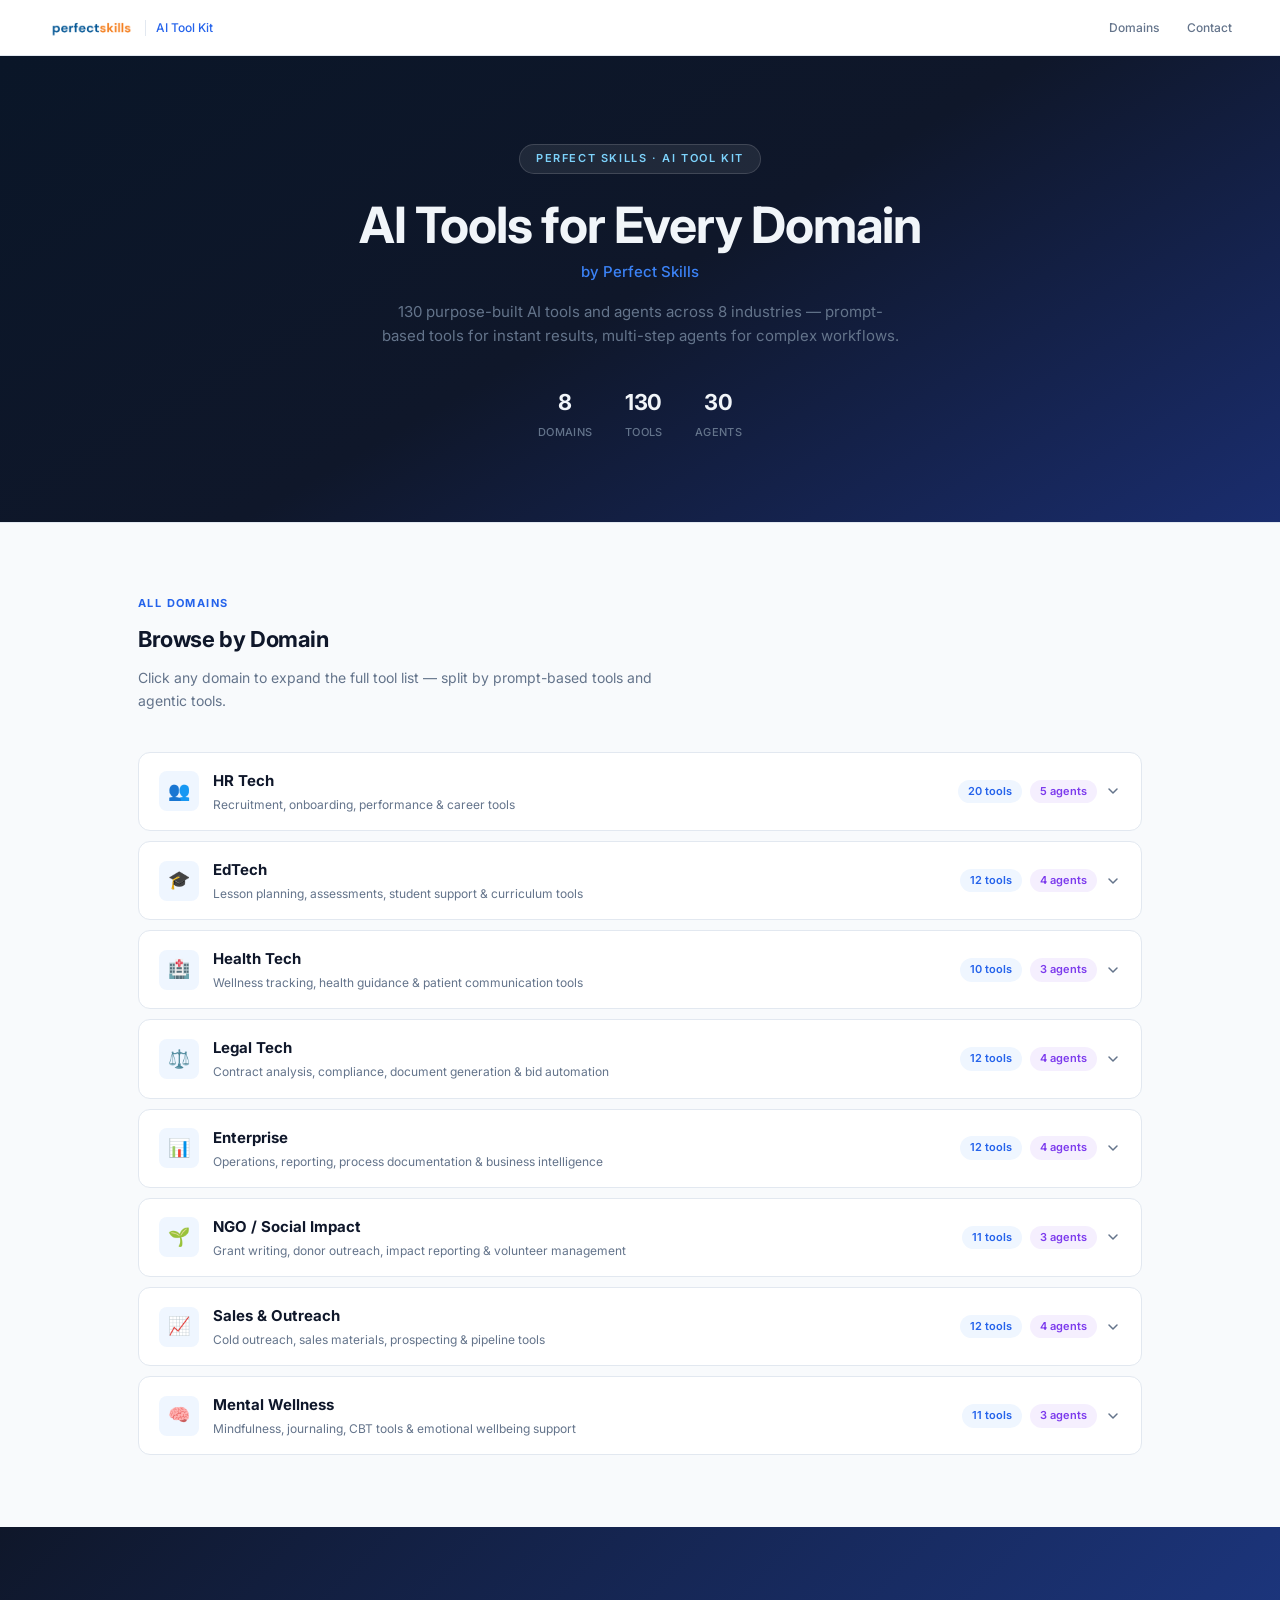
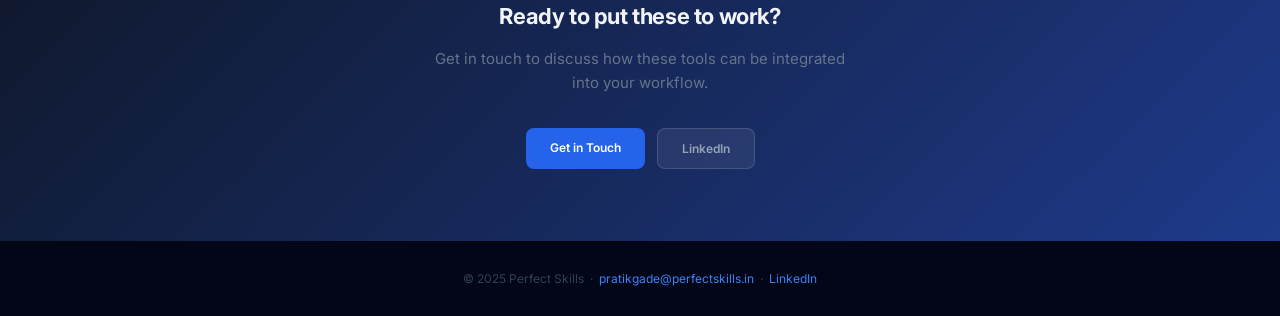
==== commit 353912c6: "Upgrade domain cards to full tool cards with descriptions Replaces flat pill layout with the proper " ====
--- a/index.html
+++ b/index.html
@@ -45,17 +45,12 @@
 
     /* ── NAV ── */
     nav {
-      position: sticky;
-      top: 0;
-      z-index: 100;
+      position: sticky; top: 0; z-index: 100;
       background: rgba(255,255,255,0.92);
-      backdrop-filter: blur(14px);
-      -webkit-backdrop-filter: blur(14px);
+      backdrop-filter: blur(14px); -webkit-backdrop-filter: blur(14px);
       border-bottom: 1px solid var(--border);
       padding: 0 48px;
-      display: flex;
-      align-items: center;
-      justify-content: space-between;
+      display: flex; align-items: center; justify-content: space-between;
       height: 56px;
     }
     .nav-brand { display: flex; align-items: center; gap: 10px; text-decoration: none; }
@@ -63,53 +58,24 @@
     .nav-brand-divider { width: 1px; height: 16px; background: var(--border); }
     .nav-brand-product { font-size: var(--text-sm); font-weight: 500; color: var(--blue); }
     .nav-links { display: flex; gap: 28px; list-style: none; }
-    .nav-links a {
-      font-size: var(--text-sm);
-      font-weight: 500;
-      color: var(--muted);
-      text-decoration: none;
-      transition: color 0.15s;
-    }
+    .nav-links a { font-size: var(--text-sm); font-weight: 500; color: var(--muted); text-decoration: none; transition: color 0.15s; }
     .nav-links a:hover { color: var(--blue); }
 
     /* ── HERO ── */
     .hero {
       background: linear-gradient(150deg, #0a1628 0%, #0f172a 50%, #1a2d6e 100%);
-      color: white;
-      padding: 88px 48px 80px;
-      text-align: center;
+      padding: 88px 48px 80px; text-align: center;
     }
     .hero-label {
-      display: inline-flex;
-      align-items: center;
-      gap: 8px;
-      background: rgba(255,255,255,0.08);
-      border: 1px solid rgba(255,255,255,0.14);
-      color: #7dd3fc;
-      font-size: var(--text-xs);
-      font-weight: 600;
-      letter-spacing: 1.6px;
-      text-transform: uppercase;
-      padding: 5px 16px;
-      border-radius: 99px;
-      margin-bottom: 24px;
-    }
-    .hero h1 {
-      font-size: var(--text-hero);
-      font-weight: 700;
-      letter-spacing: -1.2px;
-      line-height: 1.08;
-      margin-bottom: 8px;
-      color: #f1f5f9;
-    }
+      display: inline-flex; align-items: center; gap: 8px;
+      background: rgba(255,255,255,0.08); border: 1px solid rgba(255,255,255,0.14);
+      color: #7dd3fc; font-size: var(--text-xs); font-weight: 600;
+      letter-spacing: 1.6px; text-transform: uppercase;
+      padding: 5px 16px; border-radius: 99px; margin-bottom: 24px;
+    }
+    .hero h1 { font-size: var(--text-hero); font-weight: 700; letter-spacing: -1.2px; line-height: 1.08; margin-bottom: 8px; color: #f1f5f9; }
     .hero-byline { font-size: var(--text-md); font-weight: 500; color: #3b82f6; margin-bottom: 16px; }
-    .hero-sub {
-      font-size: var(--text-md);
-      color: #64748b;
-      max-width: 520px;
-      margin: 0 auto 36px;
-      line-height: 1.65;
-    }
+    .hero-sub { font-size: var(--text-md); color: #64748b; max-width: 520px; margin: 0 auto 36px; line-height: 1.65; }
     .hero-stats { display: flex; gap: 32px; justify-content: center; flex-wrap: wrap; }
     .hero-stat { display: flex; flex-direction: column; align-items: center; gap: 4px; }
     .hero-stat-num { font-size: var(--text-xl); font-weight: 700; color: #f1f5f9; letter-spacing: -0.4px; }
@@ -126,35 +92,21 @@
     .domains-grid { display: flex; flex-direction: column; gap: 10px; }
 
     .domain-card {
-      background: var(--white);
-      border: 1px solid var(--border);
-      border-radius: var(--radius);
-      overflow: hidden;
-      transition: border-color 0.2s, box-shadow 0.2s;
+      background: var(--white); border: 1px solid var(--border); border-radius: var(--radius);
+      overflow: hidden; transition: border-color 0.2s, box-shadow 0.2s;
     }
     .domain-card:hover { border-color: #93c5fd; }
     .domain-card.open { border-color: var(--blue); box-shadow: 0 4px 16px rgba(37,99,235,0.08); }
 
     .domain-card-header {
-      display: flex;
-      align-items: center;
-      justify-content: space-between;
-      padding: 16px 20px;
-      cursor: pointer;
-      user-select: none;
-      gap: 16px;
+      display: flex; align-items: center; justify-content: space-between;
+      padding: 16px 20px; cursor: pointer; user-select: none; gap: 16px;
     }
     .domain-card-left { display: flex; align-items: center; gap: 14px; min-width: 0; }
     .domain-icon {
-      width: 40px;
-      height: 40px;
-      background: var(--blue-light);
-      border-radius: var(--radius-sm);
-      display: flex;
-      align-items: center;
-      justify-content: center;
-      font-size: 18px;
-      flex-shrink: 0;
+      width: 40px; height: 40px; background: var(--blue-light);
+      border-radius: var(--radius-sm); display: flex; align-items: center;
+      justify-content: center; font-size: 18px; flex-shrink: 0;
     }
     .domain-info { min-width: 0; }
     .domain-name { font-size: var(--text-md); font-weight: 700; color: var(--dark); margin-bottom: 2px; }
@@ -164,61 +116,52 @@
     .domain-count-pill { font-size: var(--text-xs); font-weight: 600; padding: 3px 10px; border-radius: 99px; white-space: nowrap; }
     .dcp-prompt { background: var(--blue-light); color: var(--blue); }
     .dcp-agent  { background: rgba(124,58,237,0.08); color: #7c3aed; }
-    .domain-phase {
-      font-size: var(--text-xs);
-      font-weight: 600;
-      padding: 3px 10px;
-      border-radius: 99px;
-      background: #f0fdf4;
-      color: #16a34a;
-      border: 1px solid #bbf7d0;
-      white-space: nowrap;
-    }
     .domain-chevron { color: var(--muted); transition: transform 0.25s ease; flex-shrink: 0; }
     .domain-card.open .domain-chevron { transform: rotate(180deg); }
 
+    /* ── EXPANDED BODY ── */
     .domain-card-body { max-height: 0; overflow: hidden; transition: max-height 0.4s ease; }
     .domain-body-inner {
-      padding: 20px 20px 24px;
-      border-top: 1px solid var(--border);
-      display: flex;
-      flex-direction: column;
-      gap: 18px;
-    }
+      padding: 24px 20px 28px; border-top: 1px solid var(--border);
+      display: flex; flex-direction: column; gap: 28px;
+    }
+    .domain-tools-group {}
     .domain-tools-label {
-      display: block;
-      font-size: var(--text-xs);
-      font-weight: 700;
-      letter-spacing: 1.1px;
-      text-transform: uppercase;
-      margin-bottom: 10px;
-      padding-bottom: 8px;
-      border-bottom: 1px solid var(--border);
+      display: block; font-size: var(--text-xs); font-weight: 700;
+      letter-spacing: 1.1px; text-transform: uppercase;
+      margin-bottom: 14px; padding-bottom: 8px; border-bottom: 1px solid var(--border);
     }
     .dtl-prompt { color: var(--blue); }
     .dtl-agent  { color: #7c3aed; }
-    .domain-tools-pills { display: flex; flex-wrap: wrap; gap: 6px; padding-top: 2px; }
-    .tool-pill {
-      font-size: var(--text-sm);
-      font-weight: 500;
-      padding: 5px 11px;
-      border-radius: 7px;
-      border: 1px solid var(--border);
-      background: var(--bg);
-      color: var(--mid);
-    }
-    .tool-pill-agent {
-      background: rgba(124,58,237,0.05);
-      border-color: rgba(124,58,237,0.18);
-      color: #6d28d9;
-    }
+
+    /* Tool cards inside domain body */
+    .domain-tools-grid {
+      display: grid;
+      grid-template-columns: repeat(auto-fill, minmax(260px, 1fr));
+      gap: 10px;
+    }
+    .domain-tool-item {
+      background: var(--bg); border: 1px solid var(--border);
+      border-radius: var(--radius-sm); padding: 13px 15px;
+      transition: border-color 0.15s, background 0.15s;
+    }
+    .domain-tool-item:hover { border-color: #93c5fd; background: var(--blue-light); }
+    .domain-tool-item strong { display: block; font-size: var(--text-base); font-weight: 600; color: var(--dark); margin-bottom: 3px; }
+    .domain-tool-item span { font-size: var(--text-sm); color: var(--muted); line-height: 1.5; }
+
+    .domain-tool-item.agent {
+      background: rgba(124,58,237,0.04);
+      border-color: rgba(124,58,237,0.15);
+    }
+    .domain-tool-item.agent:hover {
+      background: rgba(124,58,237,0.09);
+      border-color: rgba(124,58,237,0.35);
+    }
+    .domain-tool-item.agent strong { color: #5b21b6; }
+    .domain-tool-item.agent span { color: #7c3aed; }
 
     /* ── CTA ── */
-    .cta-section {
-      background: linear-gradient(135deg, #0f172a 0%, #1e3a8a 100%);
-      padding: 72px 48px;
-      text-align: center;
-    }
+    .cta-section { background: linear-gradient(135deg, #0f172a 0%, #1e3a8a 100%); padding: 72px 48px; text-align: center; }
     .cta-section h2 { font-size: var(--text-xl); font-weight: 700; color: #f1f5f9; letter-spacing: -0.4px; margin-bottom: 12px; }
     .cta-section p { font-size: var(--text-md); color: #64748b; margin-bottom: 32px; max-width: 440px; margin-left: auto; margin-right: auto; line-height: 1.65; }
     .cta-links { display: flex; gap: 12px; justify-content: center; flex-wrap: wrap; }
@@ -242,8 +185,8 @@
       .domain-card-header { padding: 14px 16px; }
       .domain-tagline { display: none; }
       .domain-count-pill { display: none; }
-      .domain-phase { display: none; }
       .domain-body-inner { padding: 16px 16px 20px; }
+      .domain-tools-grid { grid-template-columns: 1fr; }
       .cta-section { padding: 52px 24px; }
     }
   </style>
@@ -296,7 +239,6 @@
             </div>
           </div>
           <div class="domain-card-right">
-            <span class="domain-phase">Phase 1</span>
             <span class="domain-count-pill dcp-prompt">20 tools</span>
             <span class="domain-count-pill dcp-agent">5 agents</span>
             <svg class="domain-chevron" width="16" height="16" viewBox="0 0 16 16" fill="none"><path d="M4 6l4 4 4-4" stroke="currentColor" stroke-width="1.5" stroke-linecap="round" stroke-linejoin="round"/></svg>
@@ -306,37 +248,37 @@
           <div class="domain-body-inner">
             <div class="domain-tools-group">
               <span class="domain-tools-label dtl-prompt">Prompt-based · 20 tools</span>
-              <div class="domain-tools-pills">
-                <span class="tool-pill">Resume Parser & JD Matching Engine</span>
-                <span class="tool-pill">Job Description Generator</span>
-                <span class="tool-pill">Interview Question Bank Generator</span>
-                <span class="tool-pill">Candidate Shortlisting & Ranking Tool</span>
-                <span class="tool-pill">Offer Letter Generator</span>
-                <span class="tool-pill">Onboarding Kit Generator</span>
-                <span class="tool-pill">Recruitment Outreach Message Generator</span>
-                <span class="tool-pill">HR Policy Q&A Bot</span>
-                <span class="tool-pill">Exit Interview Summarizer</span>
-                <span class="tool-pill">Performance Review Summarizer</span>
-                <span class="tool-pill">Background Verification Checklist Generator</span>
-                <span class="tool-pill">ATS Resume Optimizer</span>
-                <span class="tool-pill">Cover Letter Generator</span>
-                <span class="tool-pill">Skill Gap Analyzer</span>
-                <span class="tool-pill">Career Path Advisor</span>
-                <span class="tool-pill">Learning Path Generator</span>
-                <span class="tool-pill">Interview Preparation Bot</span>
-                <span class="tool-pill">Job Description Decoder</span>
-                <span class="tool-pill">LinkedIn Profile Reviewer</span>
-                <span class="tool-pill">Cold Outreach Message Generator</span>
+              <div class="domain-tools-grid">
+                <div class="domain-tool-item"><strong>Resume Parser & JD Matching Engine</strong><span>Parses resumes and scores fit against a job description automatically</span></div>
+                <div class="domain-tool-item"><strong>Job Description Generator</strong><span>Generates structured, bias-checked JDs from a role brief</span></div>
+                <div class="domain-tool-item"><strong>Interview Question Bank Generator</strong><span>Produces role-specific interview questions by seniority and function</span></div>
+                <div class="domain-tool-item"><strong>Candidate Shortlisting & Ranking Tool</strong><span>Scores and ranks applicants from a bulk upload against defined criteria</span></div>
+                <div class="domain-tool-item"><strong>Offer Letter Generator</strong><span>Drafts personalised offer letters from a template and candidate data</span></div>
+                <div class="domain-tool-item"><strong>Onboarding Kit Generator</strong><span>Creates a tailored onboarding checklist and welcome pack per role</span></div>
+                <div class="domain-tool-item"><strong>Recruitment Outreach Message Generator</strong><span>Writes personalised LinkedIn/WhatsApp outreach messages for sourcers</span></div>
+                <div class="domain-tool-item"><strong>HR Policy Q&A Bot</strong><span>Ingests your handbook and answers staff queries on leave and policies instantly</span></div>
+                <div class="domain-tool-item"><strong>Exit Interview Summarizer</strong><span>Synthesises exit interview responses into key themes and actionable insights</span></div>
+                <div class="domain-tool-item"><strong>Performance Review Summarizer</strong><span>Condenses manager and peer feedback into structured review summaries</span></div>
+                <div class="domain-tool-item"><strong>Background Verification Checklist Generator</strong><span>Produces a role- and geography-specific BGV checklist so nothing gets missed</span></div>
+                <div class="domain-tool-item"><strong>ATS Resume Optimizer</strong><span>Rewrites resume sections to pass ATS filters for a specific JD</span></div>
+                <div class="domain-tool-item"><strong>Cover Letter Generator</strong><span>Writes tailored cover letters matched to a specific job and company</span></div>
+                <div class="domain-tool-item"><strong>Skill Gap Analyzer</strong><span>Compares a candidate's profile to a target role and highlights missing skills</span></div>
+                <div class="domain-tool-item"><strong>Career Path Advisor</strong><span>Maps realistic next roles based on current skills including transition paths</span></div>
+                <div class="domain-tool-item"><strong>Learning Path Generator</strong><span>Builds a structured upskilling plan for a target role with a realistic timeline</span></div>
+                <div class="domain-tool-item"><strong>Interview Preparation Bot</strong><span>Generates likely questions and model answers tailored to a specific role</span></div>
+                <div class="domain-tool-item"><strong>Job Description Decoder</strong><span>Decodes what a JD actually means — real must-haves, filler, and red flags</span></div>
+                <div class="domain-tool-item"><strong>LinkedIn Profile Reviewer</strong><span>Audits and rewrites LinkedIn sections for visibility and recruiter appeal</span></div>
+                <div class="domain-tool-item"><strong>Cold Outreach Message Generator</strong><span>Writes networking emails or DMs to potential referrers and hiring managers</span></div>
               </div>
             </div>
             <div class="domain-tools-group">
               <span class="domain-tools-label dtl-agent">Agentic · 5 tools</span>
-              <div class="domain-tools-pills">
-                <span class="tool-pill tool-pill-agent">AI Interview Bot</span>
-                <span class="tool-pill tool-pill-agent">AI Agents for Bulk Voice Calling</span>
-                <span class="tool-pill tool-pill-agent">Bulk Email Script with Research Agent</span>
-                <span class="tool-pill tool-pill-agent">Mock Interview Simulator</span>
-                <span class="tool-pill tool-pill-agent">Salary Negotiation Coach</span>
+              <div class="domain-tools-grid">
+                <div class="domain-tool-item agent"><strong>AI Interview Bot</strong><span>Conducts multi-turn structured screening conversations and generates a summary for the recruiter</span></div>
+                <div class="domain-tool-item agent"><strong>AI Agents for Bulk Voice Calling</strong><span>Autonomous outbound voice agents that call candidates, ask screening questions, and log results</span></div>
+                <div class="domain-tool-item agent"><strong>Bulk Email Script with Research Agent</strong><span>Researches each contact, crafts a personalised message, and sends outreach at scale</span></div>
+                <div class="domain-tool-item agent"><strong>Mock Interview Simulator</strong><span>Live multi-turn interview simulation with real-time feedback that adapts to your responses</span></div>
+                <div class="domain-tool-item agent"><strong>Salary Negotiation Coach</strong><span>Role-plays the negotiation conversation with real market data — practice before the real call</span></div>
               </div>
             </div>
           </div>
@@ -363,28 +305,28 @@
           <div class="domain-body-inner">
             <div class="domain-tools-group">
               <span class="domain-tools-label dtl-prompt">Prompt-based · 12 tools</span>
-              <div class="domain-tools-pills">
-                <span class="tool-pill">Lesson Plan Generator</span>
-                <span class="tool-pill">Quiz & Assessment Generator</span>
-                <span class="tool-pill">Exam Paper Generator</span>
-                <span class="tool-pill">Assignment Rubric Generator</span>
-                <span class="tool-pill">Student Feedback Generator</span>
-                <span class="tool-pill">Course Content Summarizer</span>
-                <span class="tool-pill">Study Guide & Flashcard Generator</span>
-                <span class="tool-pill">Parent Communication Generator</span>
-                <span class="tool-pill">Curriculum Mapping Tool</span>
-                <span class="tool-pill">Syllabus Builder</span>
-                <span class="tool-pill">Student Progress Report Generator</span>
-                <span class="tool-pill">AI Content Detector for Submissions</span>
+              <div class="domain-tools-grid">
+                <div class="domain-tool-item"><strong>Lesson Plan Generator</strong><span>Builds structured lesson plans from topic, grade level, and duration</span></div>
+                <div class="domain-tool-item"><strong>Quiz & Assessment Generator</strong><span>Creates MCQ, short-answer, or case-based assessments from syllabus content</span></div>
+                <div class="domain-tool-item"><strong>Exam Paper Generator</strong><span>Produces full exam papers with marking schemes from a curriculum brief</span></div>
+                <div class="domain-tool-item"><strong>Assignment Rubric Generator</strong><span>Generates scoring rubrics for assignments aligned to learning outcomes</span></div>
+                <div class="domain-tool-item"><strong>Student Feedback Generator</strong><span>Writes personalised, constructive feedback for student submissions at scale</span></div>
+                <div class="domain-tool-item"><strong>Course Content Summarizer</strong><span>Condenses lecture notes, PDFs, or videos into structured study notes</span></div>
+                <div class="domain-tool-item"><strong>Study Guide & Flashcard Generator</strong><span>Creates topic-wise revision guides and flashcards for learners</span></div>
+                <div class="domain-tool-item"><strong>Parent Communication Generator</strong><span>Drafts progress update messages to parents in a clear, professional tone</span></div>
+                <div class="domain-tool-item"><strong>Curriculum Mapping Tool</strong><span>Maps learning outcomes to topics and assessments across a course</span></div>
+                <div class="domain-tool-item"><strong>Syllabus Builder</strong><span>Generates a complete course syllabus from learning objectives and constraints</span></div>
+                <div class="domain-tool-item"><strong>Student Progress Report Generator</strong><span>Produces detailed progress reports for individual students from performance data</span></div>
+                <div class="domain-tool-item"><strong>AI Content Detector for Submissions</strong><span>Flags AI-generated or plagiarised content in student work</span></div>
               </div>
             </div>
             <div class="domain-tools-group">
               <span class="domain-tools-label dtl-agent">Agentic · 4 tools</span>
-              <div class="domain-tools-pills">
-                <span class="tool-pill tool-pill-agent">AI Tutor Agent</span>
-                <span class="tool-pill tool-pill-agent">Adaptive Assessment Agent</span>
-                <span class="tool-pill tool-pill-agent">Research Assistant Agent</span>
-                <span class="tool-pill tool-pill-agent">Personalised Learning Agent</span>
+              <div class="domain-tools-grid">
+                <div class="domain-tool-item agent"><strong>AI Tutor Agent</strong><span>Multi-turn tutoring that explains concepts, answers follow-ups, and adapts to the student's level</span></div>
+                <div class="domain-tool-item agent"><strong>Adaptive Assessment Agent</strong><span>Adjusts question difficulty in real time based on student responses during the assessment</span></div>
+                <div class="domain-tool-item agent"><strong>Research Assistant Agent</strong><span>Searches, synthesises, and summarises academic sources on demand for students</span></div>
+                <div class="domain-tool-item agent"><strong>Personalised Learning Agent</strong><span>Delivers customised learning modules and adapts the path dynamically based on progress</span></div>
               </div>
             </div>
           </div>
@@ -411,25 +353,25 @@
           <div class="domain-body-inner">
             <div class="domain-tools-group">
               <span class="domain-tools-label dtl-prompt">Prompt-based · 10 tools</span>
-              <div class="domain-tools-pills">
-                <span class="tool-pill">Symptom Checker</span>
-                <span class="tool-pill">Health Report Simplifier</span>
-                <span class="tool-pill">Nutrition Plan Generator</span>
-                <span class="tool-pill">Medication Schedule Generator</span>
-                <span class="tool-pill">Wellness Check-in Questionnaire</span>
-                <span class="tool-pill">Medical Appointment Prep Guide</span>
-                <span class="tool-pill">Family Health Summary Generator</span>
-                <span class="tool-pill">Discharge Summary Explainer</span>
-                <span class="tool-pill">Fitness Plan Generator</span>
-                <span class="tool-pill">Health Goal Setting Tool</span>
+              <div class="domain-tools-grid">
+                <div class="domain-tool-item"><strong>Symptom Checker</strong><span>Describes possible causes for reported symptoms with clear medical disclaimers</span></div>
+                <div class="domain-tool-item"><strong>Health Report Simplifier</strong><span>Translates complex medical reports and lab results into plain English</span></div>
+                <div class="domain-tool-item"><strong>Nutrition Plan Generator</strong><span>Creates personalised meal plans based on dietary goals, restrictions, and preferences</span></div>
+                <div class="domain-tool-item"><strong>Medication Schedule Generator</strong><span>Produces a clear daily medication schedule from a list of prescriptions</span></div>
+                <div class="domain-tool-item"><strong>Wellness Check-in Questionnaire</strong><span>Generates personalised wellness surveys to track health habits over time</span></div>
+                <div class="domain-tool-item"><strong>Medical Appointment Prep Guide</strong><span>Prepares patients with questions and information to bring to a doctor's visit</span></div>
+                <div class="domain-tool-item"><strong>Family Health Summary Generator</strong><span>Compiles a household health summary from individual member data</span></div>
+                <div class="domain-tool-item"><strong>Discharge Summary Explainer</strong><span>Translates hospital discharge instructions into plain, actionable language</span></div>
+                <div class="domain-tool-item"><strong>Fitness Plan Generator</strong><span>Builds a structured workout plan tailored to goals, fitness level, and equipment</span></div>
+                <div class="domain-tool-item"><strong>Health Goal Setting Tool</strong><span>Helps users set realistic, trackable health goals with milestones and check-in points</span></div>
               </div>
             </div>
             <div class="domain-tools-group">
               <span class="domain-tools-label dtl-agent">Agentic · 3 tools</span>
-              <div class="domain-tools-pills">
-                <span class="tool-pill tool-pill-agent">Health Coaching Agent</span>
-                <span class="tool-pill tool-pill-agent">Medication Management Agent</span>
-                <span class="tool-pill tool-pill-agent">Appointment Prep Agent</span>
+              <div class="domain-tools-grid">
+                <div class="domain-tool-item agent"><strong>Health Coaching Agent</strong><span>Ongoing multi-turn wellness conversations that track progress and adapt guidance over time</span></div>
+                <div class="domain-tool-item agent"><strong>Medication Management Agent</strong><span>Tracks medications, answers drug interaction queries, and sends adherence reminders</span></div>
+                <div class="domain-tool-item agent"><strong>Appointment Prep Agent</strong><span>Researches the patient's condition and generates tailored questions for the upcoming appointment</span></div>
               </div>
             </div>
           </div>
@@ -456,28 +398,28 @@
           <div class="domain-body-inner">
             <div class="domain-tools-group">
               <span class="domain-tools-label dtl-prompt">Prompt-based · 12 tools</span>
-              <div class="domain-tools-pills">
-                <span class="tool-pill">Contract Summarizer</span>
-                <span class="tool-pill">Legal Clause Explainer</span>
-                <span class="tool-pill">NDA Generator</span>
-                <span class="tool-pill">Privacy Policy Generator</span>
-                <span class="tool-pill">Terms of Service Generator</span>
-                <span class="tool-pill">Contract Red Flag Detector</span>
-                <span class="tool-pill">RFP / Bid Response Generator</span>
-                <span class="tool-pill">Compliance Checklist Generator</span>
-                <span class="tool-pill">Case Brief Generator</span>
-                <span class="tool-pill">Employment Agreement Generator</span>
-                <span class="tool-pill">Legal Email Generator</span>
-                <span class="tool-pill">GDPR Compliance Checker</span>
+              <div class="domain-tools-grid">
+                <div class="domain-tool-item"><strong>Contract Summarizer</strong><span>Condenses long contracts into a plain-English summary of key terms and obligations</span></div>
+                <div class="domain-tool-item"><strong>Legal Clause Explainer</strong><span>Explains specific contract clauses in plain language with risk notes</span></div>
+                <div class="domain-tool-item"><strong>NDA Generator</strong><span>Drafts non-disclosure agreements from party details and scope inputs</span></div>
+                <div class="domain-tool-item"><strong>Privacy Policy Generator</strong><span>Creates GDPR-compliant privacy policies tailored to the product and data practices</span></div>
+                <div class="domain-tool-item"><strong>Terms of Service Generator</strong><span>Produces terms of service documents from business model and jurisdiction inputs</span></div>
+                <div class="domain-tool-item"><strong>Contract Red Flag Detector</strong><span>Scans contracts for unusual, risky, or missing clauses and flags them clearly</span></div>
+                <div class="domain-tool-item"><strong>RFP / Bid Response Generator</strong><span>Drafts structured responses to RFPs and government bids from a brief</span></div>
+                <div class="domain-tool-item"><strong>Compliance Checklist Generator</strong><span>Produces role- and jurisdiction-specific compliance checklists</span></div>
+                <div class="domain-tool-item"><strong>Case Brief Generator</strong><span>Summarises legal cases into structured briefs with facts, issues, and holdings</span></div>
+                <div class="domain-tool-item"><strong>Employment Agreement Generator</strong><span>Drafts employment contracts from role, compensation, and terms inputs</span></div>
+                <div class="domain-tool-item"><strong>Legal Email Generator</strong><span>Writes formal legal correspondence for notices, demands, and responses</span></div>
+                <div class="domain-tool-item"><strong>GDPR Compliance Checker</strong><span>Reviews a product or process description against GDPR requirements</span></div>
               </div>
             </div>
             <div class="domain-tools-group">
               <span class="domain-tools-label dtl-agent">Agentic · 4 tools</span>
-              <div class="domain-tools-pills">
-                <span class="tool-pill tool-pill-agent">Contract Review Agent</span>
-                <span class="tool-pill tool-pill-agent">Legal Research Agent</span>
-                <span class="tool-pill tool-pill-agent">RFP Automation Agent</span>
-                <span class="tool-pill tool-pill-agent">Due Diligence Agent</span>
+              <div class="domain-tools-grid">
+                <div class="domain-tool-item agent"><strong>Contract Review Agent</strong><span>Analyses multiple contract documents, cross-references clauses, and produces a risk summary</span></div>
+                <div class="domain-tool-item agent"><strong>Legal Research Agent</strong><span>Searches regulations, case law, and legal databases to answer specific legal questions</span></div>
+                <div class="domain-tool-item agent"><strong>RFP Automation Agent</strong><span>Researches requirements, sources relevant content, and drafts a complete bid response end-to-end</span></div>
+                <div class="domain-tool-item agent"><strong>Due Diligence Agent</strong><span>Reviews document sets across a deal, flags issues, and produces a structured due diligence report</span></div>
               </div>
             </div>
           </div>
@@ -504,28 +446,28 @@
           <div class="domain-body-inner">
             <div class="domain-tools-group">
               <span class="domain-tools-label dtl-prompt">Prompt-based · 12 tools</span>
-              <div class="domain-tools-pills">
-                <span class="tool-pill">Meeting Notes Summarizer</span>
-                <span class="tool-pill">SOP Generator</span>
-                <span class="tool-pill">Business Case Generator</span>
-                <span class="tool-pill">Project Status Report Generator</span>
-                <span class="tool-pill">Risk Assessment Generator</span>
-                <span class="tool-pill">KPI Narrative Generator</span>
-                <span class="tool-pill">Stakeholder Update Generator</span>
-                <span class="tool-pill">Vendor Evaluation Scorecard</span>
-                <span class="tool-pill">Incident Report Generator</span>
-                <span class="tool-pill">Change Management Communication Generator</span>
-                <span class="tool-pill">Budget Variance Explainer</span>
-                <span class="tool-pill">Process Documentation Tool</span>
+              <div class="domain-tools-grid">
+                <div class="domain-tool-item"><strong>Meeting Notes Summarizer</strong><span>Converts raw meeting transcripts or notes into structured summaries with action items</span></div>
+                <div class="domain-tool-item"><strong>SOP Generator</strong><span>Produces standard operating procedure documents from process descriptions</span></div>
+                <div class="domain-tool-item"><strong>Business Case Generator</strong><span>Drafts a structured business case with problem, solution, ROI, and risk sections</span></div>
+                <div class="domain-tool-item"><strong>Project Status Report Generator</strong><span>Generates formatted project status reports from update inputs</span></div>
+                <div class="domain-tool-item"><strong>Risk Assessment Generator</strong><span>Produces a risk register with likelihood, impact, and mitigation plans</span></div>
+                <div class="domain-tool-item"><strong>KPI Narrative Generator</strong><span>Converts KPI data into readable narrative summaries for leadership reports</span></div>
+                <div class="domain-tool-item"><strong>Stakeholder Update Generator</strong><span>Writes clear stakeholder communication updates from project data</span></div>
+                <div class="domain-tool-item"><strong>Vendor Evaluation Scorecard</strong><span>Generates a weighted vendor comparison scorecard from evaluation criteria</span></div>
+                <div class="domain-tool-item"><strong>Incident Report Generator</strong><span>Produces structured incident reports from event descriptions</span></div>
+                <div class="domain-tool-item"><strong>Change Management Communication Generator</strong><span>Drafts internal communications for organisational changes</span></div>
+                <div class="domain-tool-item"><strong>Budget Variance Explainer</strong><span>Translates budget vs. actual data into a plain-language variance explanation</span></div>
+                <div class="domain-tool-item"><strong>Process Documentation Tool</strong><span>Documents business processes in structured, step-by-step format</span></div>
               </div>
             </div>
             <div class="domain-tools-group">
               <span class="domain-tools-label dtl-agent">Agentic · 4 tools</span>
-              <div class="domain-tools-pills">
-                <span class="tool-pill tool-pill-agent">Executive Briefing Agent</span>
-                <span class="tool-pill tool-pill-agent">Predictive Maintenance Agent</span>
-                <span class="tool-pill tool-pill-agent">Business Intelligence Agent</span>
-                <span class="tool-pill tool-pill-agent">Process Audit Agent</span>
+              <div class="domain-tools-grid">
+                <div class="domain-tool-item agent"><strong>Executive Briefing Agent</strong><span>Researches a topic on demand and compiles a concise, structured executive briefing</span></div>
+                <div class="domain-tool-item agent"><strong>Predictive Maintenance Agent</strong><span>Monitors equipment data, identifies anomaly patterns, and flags maintenance needs proactively</span></div>
+                <div class="domain-tool-item agent"><strong>Business Intelligence Agent</strong><span>Analyses data inputs and generates insight reports with trend summaries and recommendations</span></div>
+                <div class="domain-tool-item agent"><strong>Process Audit Agent</strong><span>Reviews SOPs and workflow descriptions to identify inefficiencies and bottlenecks</span></div>
               </div>
             </div>
           </div>
@@ -552,26 +494,26 @@
           <div class="domain-body-inner">
             <div class="domain-tools-group">
               <span class="domain-tools-label dtl-prompt">Prompt-based · 11 tools</span>
-              <div class="domain-tools-pills">
-                <span class="tool-pill">Grant Proposal Generator</span>
-                <span class="tool-pill">Impact Report Generator</span>
-                <span class="tool-pill">Donor Communication Generator</span>
-                <span class="tool-pill">Volunteer Onboarding Kit Generator</span>
-                <span class="tool-pill">Fundraising Campaign Copy Generator</span>
-                <span class="tool-pill">Beneficiary Story Generator</span>
-                <span class="tool-pill">Program Evaluation Report Generator</span>
-                <span class="tool-pill">Partnership Proposal Generator</span>
-                <span class="tool-pill">Annual Report Summarizer</span>
-                <span class="tool-pill">NGO Policy Document Generator</span>
-                <span class="tool-pill">Social Media Content Generator</span>
+              <div class="domain-tools-grid">
+                <div class="domain-tool-item"><strong>Grant Proposal Generator</strong><span>Drafts a full grant proposal from project goals, budget, and funder requirements</span></div>
+                <div class="domain-tool-item"><strong>Impact Report Generator</strong><span>Produces structured impact reports from program data and outcome metrics</span></div>
+                <div class="domain-tool-item"><strong>Donor Communication Generator</strong><span>Writes personalised donor updates, thank-you letters, and stewardship messages</span></div>
+                <div class="domain-tool-item"><strong>Volunteer Onboarding Kit Generator</strong><span>Creates tailored volunteer welcome packs with role guides and expectations</span></div>
+                <div class="domain-tool-item"><strong>Fundraising Campaign Copy Generator</strong><span>Writes campaign messaging, emails, and social content for fundraising drives</span></div>
+                <div class="domain-tool-item"><strong>Beneficiary Story Generator</strong><span>Structures compelling beneficiary stories from case notes and interview inputs</span></div>
+                <div class="domain-tool-item"><strong>Program Evaluation Report Generator</strong><span>Produces evaluation reports from assessment data and program objectives</span></div>
+                <div class="domain-tool-item"><strong>Partnership Proposal Generator</strong><span>Drafts partnership proposals for corporate, government, or NGO collaborations</span></div>
+                <div class="domain-tool-item"><strong>Annual Report Summarizer</strong><span>Condenses annual reports into accessible summaries for different audiences</span></div>
+                <div class="domain-tool-item"><strong>NGO Policy Document Generator</strong><span>Produces internal policies on safeguarding, data protection, and governance</span></div>
+                <div class="domain-tool-item"><strong>Social Media Content Generator</strong><span>Creates platform-specific posts for NGO campaigns and programme updates</span></div>
               </div>
             </div>
             <div class="domain-tools-group">
               <span class="domain-tools-label dtl-agent">Agentic · 3 tools</span>
-              <div class="domain-tools-pills">
-                <span class="tool-pill tool-pill-agent">Grant Research Agent</span>
-                <span class="tool-pill tool-pill-agent">Donor Outreach Agent</span>
-                <span class="tool-pill tool-pill-agent">Impact Measurement Agent</span>
+              <div class="domain-tools-grid">
+                <div class="domain-tool-item agent"><strong>Grant Research Agent</strong><span>Searches funding databases, identifies relevant grants, and drafts tailored applications</span></div>
+                <div class="domain-tool-item agent"><strong>Donor Outreach Agent</strong><span>Researches donor profiles and sends personalised cultivation messages at scale</span></div>
+                <div class="domain-tool-item agent"><strong>Impact Measurement Agent</strong><span>Collects field data through structured conversations and compiles measurement reports</span></div>
               </div>
             </div>
           </div>
@@ -598,28 +540,28 @@
           <div class="domain-body-inner">
             <div class="domain-tools-group">
               <span class="domain-tools-label dtl-prompt">Prompt-based · 12 tools</span>
-              <div class="domain-tools-pills">
-                <span class="tool-pill">Cold Email Generator</span>
-                <span class="tool-pill">LinkedIn Connection Message Generator</span>
-                <span class="tool-pill">Follow-up Email Sequence Generator</span>
-                <span class="tool-pill">Sales Pitch Deck Outline Generator</span>
-                <span class="tool-pill">Product Demo Script Generator</span>
-                <span class="tool-pill">Objection Handling Guide Generator</span>
-                <span class="tool-pill">Sales Proposal Generator</span>
-                <span class="tool-pill">Customer Persona Generator</span>
-                <span class="tool-pill">Competitive Analysis Summarizer</span>
-                <span class="tool-pill">Case Study Generator</span>
-                <span class="tool-pill">Sales Playbook Generator</span>
-                <span class="tool-pill">Pricing Page Copy Generator</span>
+              <div class="domain-tools-grid">
+                <div class="domain-tool-item"><strong>Cold Email Generator</strong><span>Writes personalised cold emails tailored to a prospect's role and company</span></div>
+                <div class="domain-tool-item"><strong>LinkedIn Connection Message Generator</strong><span>Crafts short, relevant connection request messages for target prospects</span></div>
+                <div class="domain-tool-item"><strong>Follow-up Email Sequence Generator</strong><span>Produces a multi-touch follow-up sequence for a given outreach goal</span></div>
+                <div class="domain-tool-item"><strong>Sales Pitch Deck Outline Generator</strong><span>Structures a compelling pitch deck from product and audience inputs</span></div>
+                <div class="domain-tool-item"><strong>Product Demo Script Generator</strong><span>Writes a structured demo walkthrough script tailored to the prospect's pain points</span></div>
+                <div class="domain-tool-item"><strong>Objection Handling Guide Generator</strong><span>Produces a playbook of common objections and effective responses</span></div>
+                <div class="domain-tool-item"><strong>Sales Proposal Generator</strong><span>Drafts a formal sales proposal from scope, pricing, and client context</span></div>
+                <div class="domain-tool-item"><strong>Customer Persona Generator</strong><span>Builds detailed buyer personas from market segment and product inputs</span></div>
+                <div class="domain-tool-item"><strong>Competitive Analysis Summarizer</strong><span>Summarises competitor positioning, pricing, and differentiators from inputs</span></div>
+                <div class="domain-tool-item"><strong>Case Study Generator</strong><span>Structures a compelling customer case study from outcome data and client details</span></div>
+                <div class="domain-tool-item"><strong>Sales Playbook Generator</strong><span>Produces a structured sales playbook for a given product, market, and team</span></div>
+                <div class="domain-tool-item"><strong>Pricing Page Copy Generator</strong><span>Writes clear, conversion-focused pricing page copy from plan details</span></div>
               </div>
             </div>
             <div class="domain-tools-group">
               <span class="domain-tools-label dtl-agent">Agentic · 4 tools</span>
-              <div class="domain-tools-pills">
-                <span class="tool-pill tool-pill-agent">Lead Research Agent</span>
-                <span class="tool-pill tool-pill-agent">Multi-touch Outreach Sequence Agent</span>
-                <span class="tool-pill tool-pill-agent">Customer Discovery Agent</span>
-                <span class="tool-pill tool-pill-agent">Competitive Intelligence Agent</span>
+              <div class="domain-tools-grid">
+                <div class="domain-tool-item agent"><strong>Lead Research Agent</strong><span>Researches target accounts, enriches contact profiles, and personalises outreach at scale</span></div>
+                <div class="domain-tool-item agent"><strong>Multi-touch Outreach Sequence Agent</strong><span>Manages a full multi-channel follow-up cadence from first contact to reply</span></div>
+                <div class="domain-tool-item agent"><strong>Customer Discovery Agent</strong><span>Conducts structured discovery conversations and synthesises findings into insights</span></div>
+                <div class="domain-tool-item agent"><strong>Competitive Intelligence Agent</strong><span>Monitors competitor activity and generates regular competitive briefings</span></div>
               </div>
             </div>
           </div>
@@ -646,26 +588,26 @@
           <div class="domain-body-inner">
             <div class="domain-tools-group">
               <span class="domain-tools-label dtl-prompt">Prompt-based · 11 tools</span>
-              <div class="domain-tools-pills">
-                <span class="tool-pill">Daily Affirmation Generator</span>
-                <span class="tool-pill">Gratitude Journal Prompt Generator</span>
-                <span class="tool-pill">Stress Management Tip Generator</span>
-                <span class="tool-pill">Mindfulness Exercise Generator</span>
-                <span class="tool-pill">CBT Worksheet Generator</span>
-                <span class="tool-pill">Self-Care Plan Generator</span>
-                <span class="tool-pill">Coping Strategy Recommender</span>
-                <span class="tool-pill">Sleep Hygiene Guide Generator</span>
-                <span class="tool-pill">Boundary Setting Script Generator</span>
-                <span class="tool-pill">Therapy Session Prep Guide</span>
-                <span class="tool-pill">Mood Check-in Questionnaire</span>
+              <div class="domain-tools-grid">
+                <div class="domain-tool-item"><strong>Daily Affirmation Generator</strong><span>Generates personalised affirmations based on current emotional state and goals</span></div>
+                <div class="domain-tool-item"><strong>Gratitude Journal Prompt Generator</strong><span>Creates guided gratitude prompts tailored to the user's context and mood</span></div>
+                <div class="domain-tool-item"><strong>Stress Management Tip Generator</strong><span>Suggests practical, evidence-based techniques for managing specific stressors</span></div>
+                <div class="domain-tool-item"><strong>Mindfulness Exercise Generator</strong><span>Produces guided mindfulness exercises for different durations and situations</span></div>
+                <div class="domain-tool-item"><strong>CBT Worksheet Generator</strong><span>Creates structured cognitive behavioural therapy worksheets for common thought patterns</span></div>
+                <div class="domain-tool-item"><strong>Self-Care Plan Generator</strong><span>Builds a personalised self-care routine based on lifestyle and wellness goals</span></div>
+                <div class="domain-tool-item"><strong>Coping Strategy Recommender</strong><span>Suggests personalised coping strategies based on the situation and emotional state</span></div>
+                <div class="domain-tool-item"><strong>Sleep Hygiene Guide Generator</strong><span>Produces a tailored sleep improvement plan based on current habits and challenges</span></div>
+                <div class="domain-tool-item"><strong>Boundary Setting Script Generator</strong><span>Writes scripts for setting boundaries in specific personal or professional situations</span></div>
+                <div class="domain-tool-item"><strong>Therapy Session Prep Guide</strong><span>Helps users organise thoughts and prepare topics before a therapy appointment</span></div>
+                <div class="domain-tool-item"><strong>Mood Check-in Questionnaire</strong><span>Generates a structured mood check-in to track emotional patterns over time</span></div>
               </div>
             </div>
             <div class="domain-tools-group">
               <span class="domain-tools-label dtl-agent">Agentic · 3 tools</span>
-              <div class="domain-tools-pills">
-                <span class="tool-pill tool-pill-agent">Daily Wellness Check-in Agent</span>
-                <span class="tool-pill tool-pill-agent">CBT Coach Agent</span>
-                <span class="tool-pill tool-pill-agent">Journaling Companion Agent</span>
+              <div class="domain-tools-grid">
+                <div class="domain-tool-item agent"><strong>Daily Wellness Check-in Agent</strong><span>Conducts daily check-in conversations, tracks mood patterns, and adapts support over time</span></div>
+                <div class="domain-tool-item agent"><strong>CBT Coach Agent</strong><span>Guides users through CBT exercises in a structured, empathetic multi-turn conversation</span></div>
+                <div class="domain-tool-item agent"><strong>Journaling Companion Agent</strong><span>Facilitates reflective journaling sessions with context-aware follow-up prompts</span></div>
               </div>
             </div>
           </div>
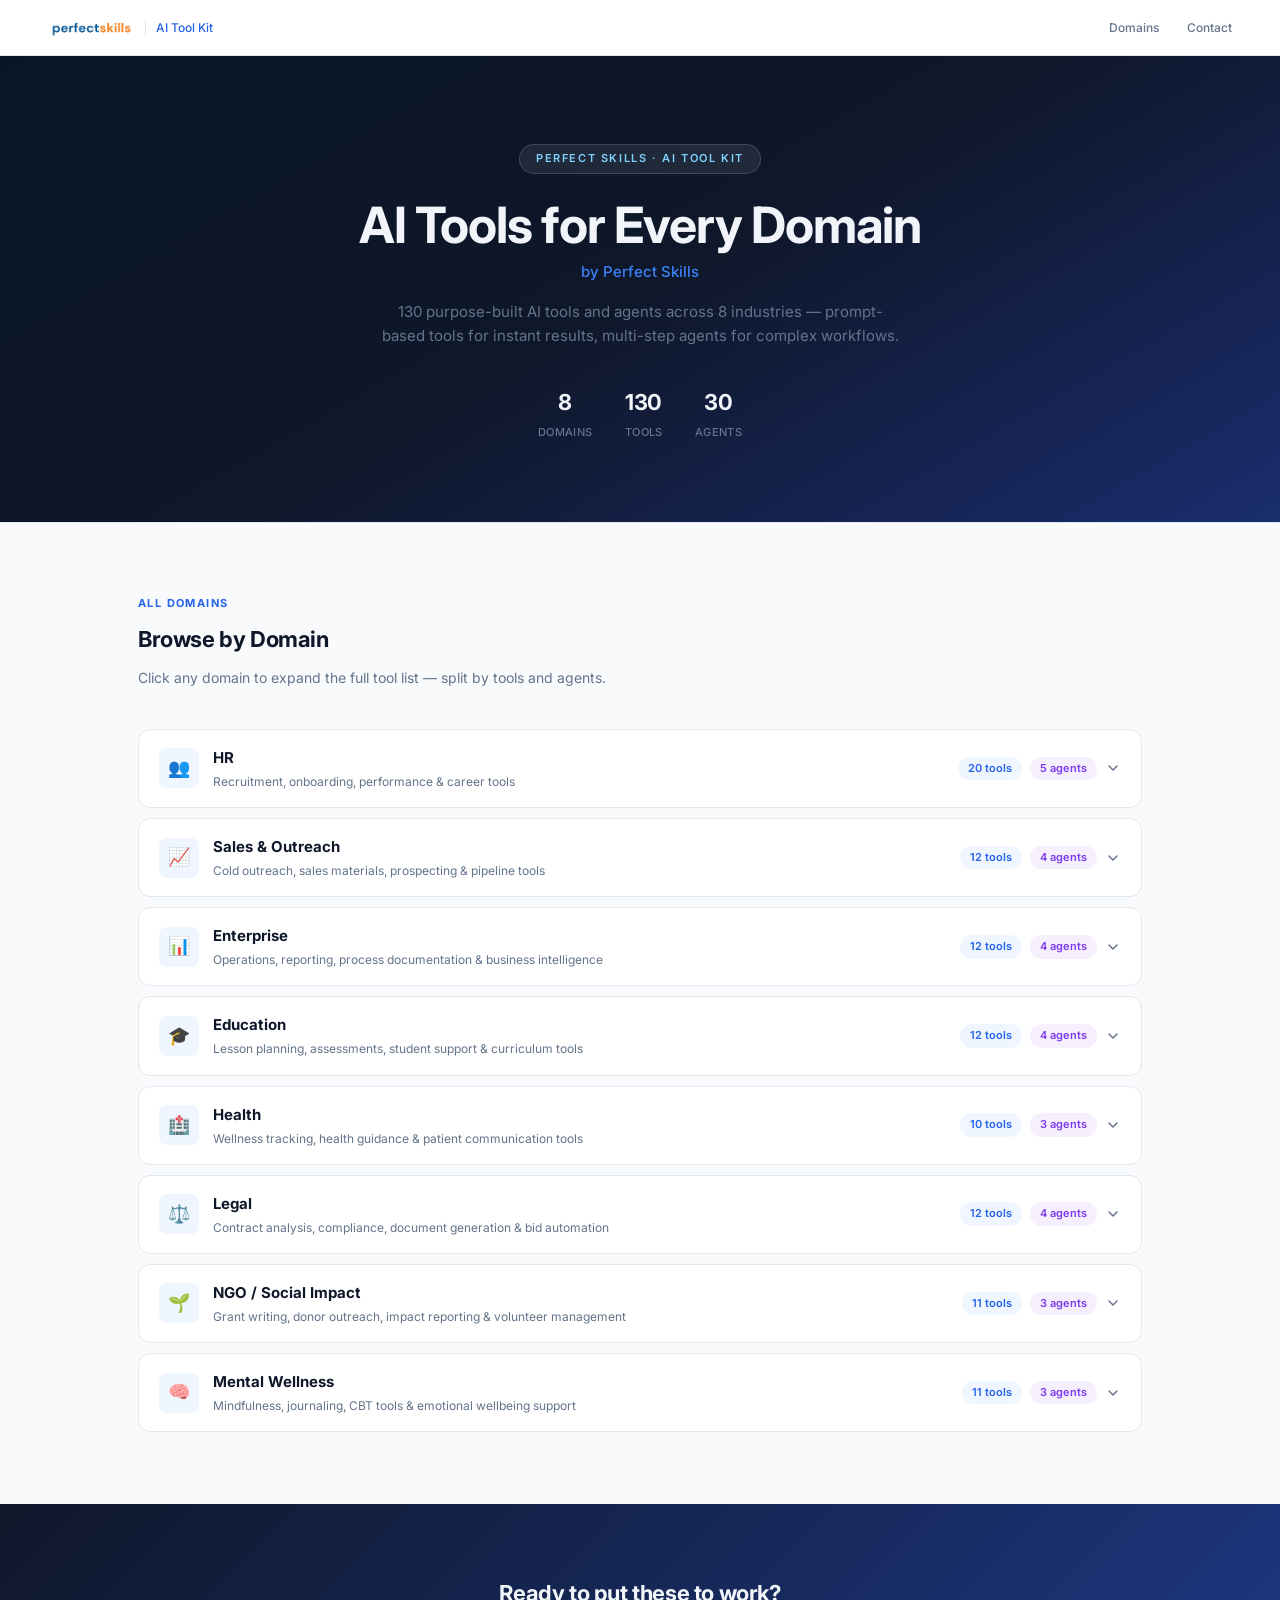
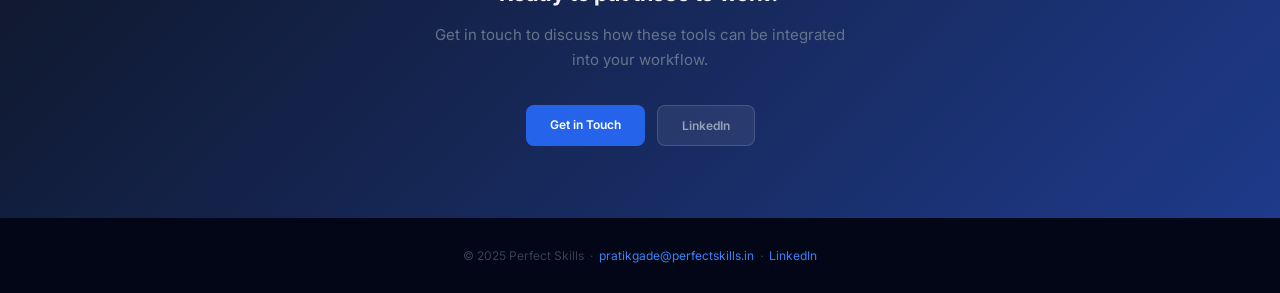
==== commit 0f320bc7: "Reorder domains, clean up naming, rename section labels HR, Sales & Outreach, Enterprise moved to to" ====
--- a/index.html
+++ b/index.html
@@ -125,7 +125,6 @@
       padding: 24px 20px 28px; border-top: 1px solid var(--border);
       display: flex; flex-direction: column; gap: 28px;
     }
-    .domain-tools-group {}
     .domain-tools-label {
       display: block; font-size: var(--text-xs); font-weight: 700;
       letter-spacing: 1.1px; text-transform: uppercase;
@@ -134,7 +133,6 @@
     .dtl-prompt { color: var(--blue); }
     .dtl-agent  { color: #7c3aed; }
 
-    /* Tool cards inside domain body */
     .domain-tools-grid {
       display: grid;
       grid-template-columns: repeat(auto-fill, minmax(260px, 1fr));
@@ -149,14 +147,8 @@
     .domain-tool-item strong { display: block; font-size: var(--text-base); font-weight: 600; color: var(--dark); margin-bottom: 3px; }
     .domain-tool-item span { font-size: var(--text-sm); color: var(--muted); line-height: 1.5; }
 
-    .domain-tool-item.agent {
-      background: rgba(124,58,237,0.04);
-      border-color: rgba(124,58,237,0.15);
-    }
-    .domain-tool-item.agent:hover {
-      background: rgba(124,58,237,0.09);
-      border-color: rgba(124,58,237,0.35);
-    }
+    .domain-tool-item.agent { background: rgba(124,58,237,0.04); border-color: rgba(124,58,237,0.15); }
+    .domain-tool-item.agent:hover { background: rgba(124,58,237,0.09); border-color: rgba(124,58,237,0.35); }
     .domain-tool-item.agent strong { color: #5b21b6; }
     .domain-tool-item.agent span { color: #7c3aed; }
 
@@ -224,17 +216,17 @@
   <div class="wrap">
     <span class="sec-label">All Domains</span>
     <h2 class="sec-title">Browse by Domain</h2>
-    <p class="sec-sub">Click any domain to expand the full tool list — split by prompt-based tools and agentic tools.</p>
+    <p class="sec-sub">Click any domain to expand the full tool list — split by tools and agents.</p>
 
     <div class="domains-grid">
 
-      <!-- 1. HR Tech -->
+      <!-- HR -->
       <div class="domain-card" onclick="toggleDomain(this)">
         <div class="domain-card-header">
           <div class="domain-card-left">
             <div class="domain-icon">👥</div>
             <div class="domain-info">
-              <h3 class="domain-name">HR Tech</h3>
+              <h3 class="domain-name">HR</h3>
               <p class="domain-tagline">Recruitment, onboarding, performance & career tools</p>
             </div>
           </div>
@@ -247,7 +239,7 @@
         <div class="domain-card-body">
           <div class="domain-body-inner">
             <div class="domain-tools-group">
-              <span class="domain-tools-label dtl-prompt">Prompt-based · 20 tools</span>
+              <span class="domain-tools-label dtl-prompt">Tools · 20</span>
               <div class="domain-tools-grid">
                 <div class="domain-tool-item"><strong>Resume Parser & JD Matching Engine</strong><span>Parses resumes and scores fit against a job description automatically</span></div>
                 <div class="domain-tool-item"><strong>Job Description Generator</strong><span>Generates structured, bias-checked JDs from a role brief</span></div>
@@ -272,7 +264,7 @@
               </div>
             </div>
             <div class="domain-tools-group">
-              <span class="domain-tools-label dtl-agent">Agentic · 5 tools</span>
+              <span class="domain-tools-label dtl-agent">Agents · 5</span>
               <div class="domain-tools-grid">
                 <div class="domain-tool-item agent"><strong>AI Interview Bot</strong><span>Conducts multi-turn structured screening conversations and generates a summary for the recruiter</span></div>
                 <div class="domain-tool-item agent"><strong>AI Agents for Bulk Voice Calling</strong><span>Autonomous outbound voice agents that call candidates, ask screening questions, and log results</span></div>
@@ -285,14 +277,14 @@
         </div>
       </div>
 
-      <!-- 2. EdTech -->
-      <div class="domain-card" onclick="toggleDomain(this)">
-        <div class="domain-card-header">
-          <div class="domain-card-left">
-            <div class="domain-icon">🎓</div>
-            <div class="domain-info">
-              <h3 class="domain-name">EdTech</h3>
-              <p class="domain-tagline">Lesson planning, assessments, student support & curriculum tools</p>
+      <!-- Sales & Outreach -->
+      <div class="domain-card" onclick="toggleDomain(this)">
+        <div class="domain-card-header">
+          <div class="domain-card-left">
+            <div class="domain-icon">📈</div>
+            <div class="domain-info">
+              <h3 class="domain-name">Sales & Outreach</h3>
+              <p class="domain-tagline">Cold outreach, sales materials, prospecting & pipeline tools</p>
             </div>
           </div>
           <div class="domain-card-right">
@@ -304,7 +296,103 @@
         <div class="domain-card-body">
           <div class="domain-body-inner">
             <div class="domain-tools-group">
-              <span class="domain-tools-label dtl-prompt">Prompt-based · 12 tools</span>
+              <span class="domain-tools-label dtl-prompt">Tools · 12</span>
+              <div class="domain-tools-grid">
+                <div class="domain-tool-item"><strong>Cold Email Generator</strong><span>Writes personalised cold emails tailored to a prospect's role and company</span></div>
+                <div class="domain-tool-item"><strong>LinkedIn Connection Message Generator</strong><span>Crafts short, relevant connection request messages for target prospects</span></div>
+                <div class="domain-tool-item"><strong>Follow-up Email Sequence Generator</strong><span>Produces a multi-touch follow-up sequence for a given outreach goal</span></div>
+                <div class="domain-tool-item"><strong>Sales Pitch Deck Outline Generator</strong><span>Structures a compelling pitch deck from product and audience inputs</span></div>
+                <div class="domain-tool-item"><strong>Product Demo Script Generator</strong><span>Writes a structured demo walkthrough script tailored to the prospect's pain points</span></div>
+                <div class="domain-tool-item"><strong>Objection Handling Guide Generator</strong><span>Produces a playbook of common objections and effective responses</span></div>
+                <div class="domain-tool-item"><strong>Sales Proposal Generator</strong><span>Drafts a formal sales proposal from scope, pricing, and client context</span></div>
+                <div class="domain-tool-item"><strong>Customer Persona Generator</strong><span>Builds detailed buyer personas from market segment and product inputs</span></div>
+                <div class="domain-tool-item"><strong>Competitive Analysis Summarizer</strong><span>Summarises competitor positioning, pricing, and differentiators from inputs</span></div>
+                <div class="domain-tool-item"><strong>Case Study Generator</strong><span>Structures a compelling customer case study from outcome data and client details</span></div>
+                <div class="domain-tool-item"><strong>Sales Playbook Generator</strong><span>Produces a structured sales playbook for a given product, market, and team</span></div>
+                <div class="domain-tool-item"><strong>Pricing Page Copy Generator</strong><span>Writes clear, conversion-focused pricing page copy from plan details</span></div>
+              </div>
+            </div>
+            <div class="domain-tools-group">
+              <span class="domain-tools-label dtl-agent">Agents · 4</span>
+              <div class="domain-tools-grid">
+                <div class="domain-tool-item agent"><strong>Lead Research Agent</strong><span>Researches target accounts, enriches contact profiles, and personalises outreach at scale</span></div>
+                <div class="domain-tool-item agent"><strong>Multi-touch Outreach Sequence Agent</strong><span>Manages a full multi-channel follow-up cadence from first contact to reply</span></div>
+                <div class="domain-tool-item agent"><strong>Customer Discovery Agent</strong><span>Conducts structured discovery conversations and synthesises findings into insights</span></div>
+                <div class="domain-tool-item agent"><strong>Competitive Intelligence Agent</strong><span>Monitors competitor activity and generates regular competitive briefings</span></div>
+              </div>
+            </div>
+          </div>
+        </div>
+      </div>
+
+      <!-- Enterprise -->
+      <div class="domain-card" onclick="toggleDomain(this)">
+        <div class="domain-card-header">
+          <div class="domain-card-left">
+            <div class="domain-icon">📊</div>
+            <div class="domain-info">
+              <h3 class="domain-name">Enterprise</h3>
+              <p class="domain-tagline">Operations, reporting, process documentation & business intelligence</p>
+            </div>
+          </div>
+          <div class="domain-card-right">
+            <span class="domain-count-pill dcp-prompt">12 tools</span>
+            <span class="domain-count-pill dcp-agent">4 agents</span>
+            <svg class="domain-chevron" width="16" height="16" viewBox="0 0 16 16" fill="none"><path d="M4 6l4 4 4-4" stroke="currentColor" stroke-width="1.5" stroke-linecap="round" stroke-linejoin="round"/></svg>
+          </div>
+        </div>
+        <div class="domain-card-body">
+          <div class="domain-body-inner">
+            <div class="domain-tools-group">
+              <span class="domain-tools-label dtl-prompt">Tools · 12</span>
+              <div class="domain-tools-grid">
+                <div class="domain-tool-item"><strong>Meeting Notes Summarizer</strong><span>Converts raw meeting transcripts or notes into structured summaries with action items</span></div>
+                <div class="domain-tool-item"><strong>SOP Generator</strong><span>Produces standard operating procedure documents from process descriptions</span></div>
+                <div class="domain-tool-item"><strong>Business Case Generator</strong><span>Drafts a structured business case with problem, solution, ROI, and risk sections</span></div>
+                <div class="domain-tool-item"><strong>Project Status Report Generator</strong><span>Generates formatted project status reports from update inputs</span></div>
+                <div class="domain-tool-item"><strong>Risk Assessment Generator</strong><span>Produces a risk register with likelihood, impact, and mitigation plans</span></div>
+                <div class="domain-tool-item"><strong>KPI Narrative Generator</strong><span>Converts KPI data into readable narrative summaries for leadership reports</span></div>
+                <div class="domain-tool-item"><strong>Stakeholder Update Generator</strong><span>Writes clear stakeholder communication updates from project data</span></div>
+                <div class="domain-tool-item"><strong>Vendor Evaluation Scorecard</strong><span>Generates a weighted vendor comparison scorecard from evaluation criteria</span></div>
+                <div class="domain-tool-item"><strong>Incident Report Generator</strong><span>Produces structured incident reports from event descriptions</span></div>
+                <div class="domain-tool-item"><strong>Change Management Communication Generator</strong><span>Drafts internal communications for organisational changes</span></div>
+                <div class="domain-tool-item"><strong>Budget Variance Explainer</strong><span>Translates budget vs. actual data into a plain-language variance explanation</span></div>
+                <div class="domain-tool-item"><strong>Process Documentation Tool</strong><span>Documents business processes in structured, step-by-step format</span></div>
+              </div>
+            </div>
+            <div class="domain-tools-group">
+              <span class="domain-tools-label dtl-agent">Agents · 4</span>
+              <div class="domain-tools-grid">
+                <div class="domain-tool-item agent"><strong>Executive Briefing Agent</strong><span>Researches a topic on demand and compiles a concise, structured executive briefing</span></div>
+                <div class="domain-tool-item agent"><strong>Predictive Maintenance Agent</strong><span>Monitors equipment data, identifies anomaly patterns, and flags maintenance needs proactively</span></div>
+                <div class="domain-tool-item agent"><strong>Business Intelligence Agent</strong><span>Analyses data inputs and generates insight reports with trend summaries and recommendations</span></div>
+                <div class="domain-tool-item agent"><strong>Process Audit Agent</strong><span>Reviews SOPs and workflow descriptions to identify inefficiencies and bottlenecks</span></div>
+              </div>
+            </div>
+          </div>
+        </div>
+      </div>
+
+      <!-- Education -->
+      <div class="domain-card" onclick="toggleDomain(this)">
+        <div class="domain-card-header">
+          <div class="domain-card-left">
+            <div class="domain-icon">🎓</div>
+            <div class="domain-info">
+              <h3 class="domain-name">Education</h3>
+              <p class="domain-tagline">Lesson planning, assessments, student support & curriculum tools</p>
+            </div>
+          </div>
+          <div class="domain-card-right">
+            <span class="domain-count-pill dcp-prompt">12 tools</span>
+            <span class="domain-count-pill dcp-agent">4 agents</span>
+            <svg class="domain-chevron" width="16" height="16" viewBox="0 0 16 16" fill="none"><path d="M4 6l4 4 4-4" stroke="currentColor" stroke-width="1.5" stroke-linecap="round" stroke-linejoin="round"/></svg>
+          </div>
+        </div>
+        <div class="domain-card-body">
+          <div class="domain-body-inner">
+            <div class="domain-tools-group">
+              <span class="domain-tools-label dtl-prompt">Tools · 12</span>
               <div class="domain-tools-grid">
                 <div class="domain-tool-item"><strong>Lesson Plan Generator</strong><span>Builds structured lesson plans from topic, grade level, and duration</span></div>
                 <div class="domain-tool-item"><strong>Quiz & Assessment Generator</strong><span>Creates MCQ, short-answer, or case-based assessments from syllabus content</span></div>
@@ -321,7 +409,7 @@
               </div>
             </div>
             <div class="domain-tools-group">
-              <span class="domain-tools-label dtl-agent">Agentic · 4 tools</span>
+              <span class="domain-tools-label dtl-agent">Agents · 4</span>
               <div class="domain-tools-grid">
                 <div class="domain-tool-item agent"><strong>AI Tutor Agent</strong><span>Multi-turn tutoring that explains concepts, answers follow-ups, and adapts to the student's level</span></div>
                 <div class="domain-tool-item agent"><strong>Adaptive Assessment Agent</strong><span>Adjusts question difficulty in real time based on student responses during the assessment</span></div>
@@ -333,13 +421,13 @@
         </div>
       </div>
 
-      <!-- 3. Health Tech -->
+      <!-- Health -->
       <div class="domain-card" onclick="toggleDomain(this)">
         <div class="domain-card-header">
           <div class="domain-card-left">
             <div class="domain-icon">🏥</div>
             <div class="domain-info">
-              <h3 class="domain-name">Health Tech</h3>
+              <h3 class="domain-name">Health</h3>
               <p class="domain-tagline">Wellness tracking, health guidance & patient communication tools</p>
             </div>
           </div>
@@ -352,7 +440,7 @@
         <div class="domain-card-body">
           <div class="domain-body-inner">
             <div class="domain-tools-group">
-              <span class="domain-tools-label dtl-prompt">Prompt-based · 10 tools</span>
+              <span class="domain-tools-label dtl-prompt">Tools · 10</span>
               <div class="domain-tools-grid">
                 <div class="domain-tool-item"><strong>Symptom Checker</strong><span>Describes possible causes for reported symptoms with clear medical disclaimers</span></div>
                 <div class="domain-tool-item"><strong>Health Report Simplifier</strong><span>Translates complex medical reports and lab results into plain English</span></div>
@@ -367,7 +455,7 @@
               </div>
             </div>
             <div class="domain-tools-group">
-              <span class="domain-tools-label dtl-agent">Agentic · 3 tools</span>
+              <span class="domain-tools-label dtl-agent">Agents · 3</span>
               <div class="domain-tools-grid">
                 <div class="domain-tool-item agent"><strong>Health Coaching Agent</strong><span>Ongoing multi-turn wellness conversations that track progress and adapt guidance over time</span></div>
                 <div class="domain-tool-item agent"><strong>Medication Management Agent</strong><span>Tracks medications, answers drug interaction queries, and sends adherence reminders</span></div>
@@ -378,13 +466,13 @@
         </div>
       </div>
 
-      <!-- 4. Legal Tech -->
+      <!-- Legal -->
       <div class="domain-card" onclick="toggleDomain(this)">
         <div class="domain-card-header">
           <div class="domain-card-left">
             <div class="domain-icon">⚖️</div>
             <div class="domain-info">
-              <h3 class="domain-name">Legal Tech</h3>
+              <h3 class="domain-name">Legal</h3>
               <p class="domain-tagline">Contract analysis, compliance, document generation & bid automation</p>
             </div>
           </div>
@@ -397,7 +485,7 @@
         <div class="domain-card-body">
           <div class="domain-body-inner">
             <div class="domain-tools-group">
-              <span class="domain-tools-label dtl-prompt">Prompt-based · 12 tools</span>
+              <span class="domain-tools-label dtl-prompt">Tools · 12</span>
               <div class="domain-tools-grid">
                 <div class="domain-tool-item"><strong>Contract Summarizer</strong><span>Condenses long contracts into a plain-English summary of key terms and obligations</span></div>
                 <div class="domain-tool-item"><strong>Legal Clause Explainer</strong><span>Explains specific contract clauses in plain language with risk notes</span></div>
@@ -414,7 +502,7 @@
               </div>
             </div>
             <div class="domain-tools-group">
-              <span class="domain-tools-label dtl-agent">Agentic · 4 tools</span>
+              <span class="domain-tools-label dtl-agent">Agents · 4</span>
               <div class="domain-tools-grid">
                 <div class="domain-tool-item agent"><strong>Contract Review Agent</strong><span>Analyses multiple contract documents, cross-references clauses, and produces a risk summary</span></div>
                 <div class="domain-tool-item agent"><strong>Legal Research Agent</strong><span>Searches regulations, case law, and legal databases to answer specific legal questions</span></div>
@@ -426,55 +514,7 @@
         </div>
       </div>
 
-      <!-- 5. Enterprise -->
-      <div class="domain-card" onclick="toggleDomain(this)">
-        <div class="domain-card-header">
-          <div class="domain-card-left">
-            <div class="domain-icon">📊</div>
-            <div class="domain-info">
-              <h3 class="domain-name">Enterprise</h3>
-              <p class="domain-tagline">Operations, reporting, process documentation & business intelligence</p>
-            </div>
-          </div>
-          <div class="domain-card-right">
-            <span class="domain-count-pill dcp-prompt">12 tools</span>
-            <span class="domain-count-pill dcp-agent">4 agents</span>
-            <svg class="domain-chevron" width="16" height="16" viewBox="0 0 16 16" fill="none"><path d="M4 6l4 4 4-4" stroke="currentColor" stroke-width="1.5" stroke-linecap="round" stroke-linejoin="round"/></svg>
-          </div>
-        </div>
-        <div class="domain-card-body">
-          <div class="domain-body-inner">
-            <div class="domain-tools-group">
-              <span class="domain-tools-label dtl-prompt">Prompt-based · 12 tools</span>
-              <div class="domain-tools-grid">
-                <div class="domain-tool-item"><strong>Meeting Notes Summarizer</strong><span>Converts raw meeting transcripts or notes into structured summaries with action items</span></div>
-                <div class="domain-tool-item"><strong>SOP Generator</strong><span>Produces standard operating procedure documents from process descriptions</span></div>
-                <div class="domain-tool-item"><strong>Business Case Generator</strong><span>Drafts a structured business case with problem, solution, ROI, and risk sections</span></div>
-                <div class="domain-tool-item"><strong>Project Status Report Generator</strong><span>Generates formatted project status reports from update inputs</span></div>
-                <div class="domain-tool-item"><strong>Risk Assessment Generator</strong><span>Produces a risk register with likelihood, impact, and mitigation plans</span></div>
-                <div class="domain-tool-item"><strong>KPI Narrative Generator</strong><span>Converts KPI data into readable narrative summaries for leadership reports</span></div>
-                <div class="domain-tool-item"><strong>Stakeholder Update Generator</strong><span>Writes clear stakeholder communication updates from project data</span></div>
-                <div class="domain-tool-item"><strong>Vendor Evaluation Scorecard</strong><span>Generates a weighted vendor comparison scorecard from evaluation criteria</span></div>
-                <div class="domain-tool-item"><strong>Incident Report Generator</strong><span>Produces structured incident reports from event descriptions</span></div>
-                <div class="domain-tool-item"><strong>Change Management Communication Generator</strong><span>Drafts internal communications for organisational changes</span></div>
-                <div class="domain-tool-item"><strong>Budget Variance Explainer</strong><span>Translates budget vs. actual data into a plain-language variance explanation</span></div>
-                <div class="domain-tool-item"><strong>Process Documentation Tool</strong><span>Documents business processes in structured, step-by-step format</span></div>
-              </div>
-            </div>
-            <div class="domain-tools-group">
-              <span class="domain-tools-label dtl-agent">Agentic · 4 tools</span>
-              <div class="domain-tools-grid">
-                <div class="domain-tool-item agent"><strong>Executive Briefing Agent</strong><span>Researches a topic on demand and compiles a concise, structured executive briefing</span></div>
-                <div class="domain-tool-item agent"><strong>Predictive Maintenance Agent</strong><span>Monitors equipment data, identifies anomaly patterns, and flags maintenance needs proactively</span></div>
-                <div class="domain-tool-item agent"><strong>Business Intelligence Agent</strong><span>Analyses data inputs and generates insight reports with trend summaries and recommendations</span></div>
-                <div class="domain-tool-item agent"><strong>Process Audit Agent</strong><span>Reviews SOPs and workflow descriptions to identify inefficiencies and bottlenecks</span></div>
-              </div>
-            </div>
-          </div>
-        </div>
-      </div>
-
-      <!-- 6. NGO / Social Impact -->
+      <!-- NGO / Social Impact -->
       <div class="domain-card" onclick="toggleDomain(this)">
         <div class="domain-card-header">
           <div class="domain-card-left">
@@ -493,7 +533,7 @@
         <div class="domain-card-body">
           <div class="domain-body-inner">
             <div class="domain-tools-group">
-              <span class="domain-tools-label dtl-prompt">Prompt-based · 11 tools</span>
+              <span class="domain-tools-label dtl-prompt">Tools · 11</span>
               <div class="domain-tools-grid">
                 <div class="domain-tool-item"><strong>Grant Proposal Generator</strong><span>Drafts a full grant proposal from project goals, budget, and funder requirements</span></div>
                 <div class="domain-tool-item"><strong>Impact Report Generator</strong><span>Produces structured impact reports from program data and outcome metrics</span></div>
@@ -509,7 +549,7 @@
               </div>
             </div>
             <div class="domain-tools-group">
-              <span class="domain-tools-label dtl-agent">Agentic · 3 tools</span>
+              <span class="domain-tools-label dtl-agent">Agents · 3</span>
               <div class="domain-tools-grid">
                 <div class="domain-tool-item agent"><strong>Grant Research Agent</strong><span>Searches funding databases, identifies relevant grants, and drafts tailored applications</span></div>
                 <div class="domain-tool-item agent"><strong>Donor Outreach Agent</strong><span>Researches donor profiles and sends personalised cultivation messages at scale</span></div>
@@ -520,55 +560,7 @@
         </div>
       </div>
 
-      <!-- 7. Sales & Outreach -->
-      <div class="domain-card" onclick="toggleDomain(this)">
-        <div class="domain-card-header">
-          <div class="domain-card-left">
-            <div class="domain-icon">📈</div>
-            <div class="domain-info">
-              <h3 class="domain-name">Sales & Outreach</h3>
-              <p class="domain-tagline">Cold outreach, sales materials, prospecting & pipeline tools</p>
-            </div>
-          </div>
-          <div class="domain-card-right">
-            <span class="domain-count-pill dcp-prompt">12 tools</span>
-            <span class="domain-count-pill dcp-agent">4 agents</span>
-            <svg class="domain-chevron" width="16" height="16" viewBox="0 0 16 16" fill="none"><path d="M4 6l4 4 4-4" stroke="currentColor" stroke-width="1.5" stroke-linecap="round" stroke-linejoin="round"/></svg>
-          </div>
-        </div>
-        <div class="domain-card-body">
-          <div class="domain-body-inner">
-            <div class="domain-tools-group">
-              <span class="domain-tools-label dtl-prompt">Prompt-based · 12 tools</span>
-              <div class="domain-tools-grid">
-                <div class="domain-tool-item"><strong>Cold Email Generator</strong><span>Writes personalised cold emails tailored to a prospect's role and company</span></div>
-                <div class="domain-tool-item"><strong>LinkedIn Connection Message Generator</strong><span>Crafts short, relevant connection request messages for target prospects</span></div>
-                <div class="domain-tool-item"><strong>Follow-up Email Sequence Generator</strong><span>Produces a multi-touch follow-up sequence for a given outreach goal</span></div>
-                <div class="domain-tool-item"><strong>Sales Pitch Deck Outline Generator</strong><span>Structures a compelling pitch deck from product and audience inputs</span></div>
-                <div class="domain-tool-item"><strong>Product Demo Script Generator</strong><span>Writes a structured demo walkthrough script tailored to the prospect's pain points</span></div>
-                <div class="domain-tool-item"><strong>Objection Handling Guide Generator</strong><span>Produces a playbook of common objections and effective responses</span></div>
-                <div class="domain-tool-item"><strong>Sales Proposal Generator</strong><span>Drafts a formal sales proposal from scope, pricing, and client context</span></div>
-                <div class="domain-tool-item"><strong>Customer Persona Generator</strong><span>Builds detailed buyer personas from market segment and product inputs</span></div>
-                <div class="domain-tool-item"><strong>Competitive Analysis Summarizer</strong><span>Summarises competitor positioning, pricing, and differentiators from inputs</span></div>
-                <div class="domain-tool-item"><strong>Case Study Generator</strong><span>Structures a compelling customer case study from outcome data and client details</span></div>
-                <div class="domain-tool-item"><strong>Sales Playbook Generator</strong><span>Produces a structured sales playbook for a given product, market, and team</span></div>
-                <div class="domain-tool-item"><strong>Pricing Page Copy Generator</strong><span>Writes clear, conversion-focused pricing page copy from plan details</span></div>
-              </div>
-            </div>
-            <div class="domain-tools-group">
-              <span class="domain-tools-label dtl-agent">Agentic · 4 tools</span>
-              <div class="domain-tools-grid">
-                <div class="domain-tool-item agent"><strong>Lead Research Agent</strong><span>Researches target accounts, enriches contact profiles, and personalises outreach at scale</span></div>
-                <div class="domain-tool-item agent"><strong>Multi-touch Outreach Sequence Agent</strong><span>Manages a full multi-channel follow-up cadence from first contact to reply</span></div>
-                <div class="domain-tool-item agent"><strong>Customer Discovery Agent</strong><span>Conducts structured discovery conversations and synthesises findings into insights</span></div>
-                <div class="domain-tool-item agent"><strong>Competitive Intelligence Agent</strong><span>Monitors competitor activity and generates regular competitive briefings</span></div>
-              </div>
-            </div>
-          </div>
-        </div>
-      </div>
-
-      <!-- 8. Mental Wellness -->
+      <!-- Mental Wellness -->
       <div class="domain-card" onclick="toggleDomain(this)">
         <div class="domain-card-header">
           <div class="domain-card-left">
@@ -587,7 +579,7 @@
         <div class="domain-card-body">
           <div class="domain-body-inner">
             <div class="domain-tools-group">
-              <span class="domain-tools-label dtl-prompt">Prompt-based · 11 tools</span>
+              <span class="domain-tools-label dtl-prompt">Tools · 11</span>
               <div class="domain-tools-grid">
                 <div class="domain-tool-item"><strong>Daily Affirmation Generator</strong><span>Generates personalised affirmations based on current emotional state and goals</span></div>
                 <div class="domain-tool-item"><strong>Gratitude Journal Prompt Generator</strong><span>Creates guided gratitude prompts tailored to the user's context and mood</span></div>
@@ -603,7 +595,7 @@
               </div>
             </div>
             <div class="domain-tools-group">
-              <span class="domain-tools-label dtl-agent">Agentic · 3 tools</span>
+              <span class="domain-tools-label dtl-agent">Agents · 3</span>
               <div class="domain-tools-grid">
                 <div class="domain-tool-item agent"><strong>Daily Wellness Check-in Agent</strong><span>Conducts daily check-in conversations, tracks mood patterns, and adapts support over time</span></div>
                 <div class="domain-tool-item agent"><strong>CBT Coach Agent</strong><span>Guides users through CBT exercises in a structured, empathetic multi-turn conversation</span></div>
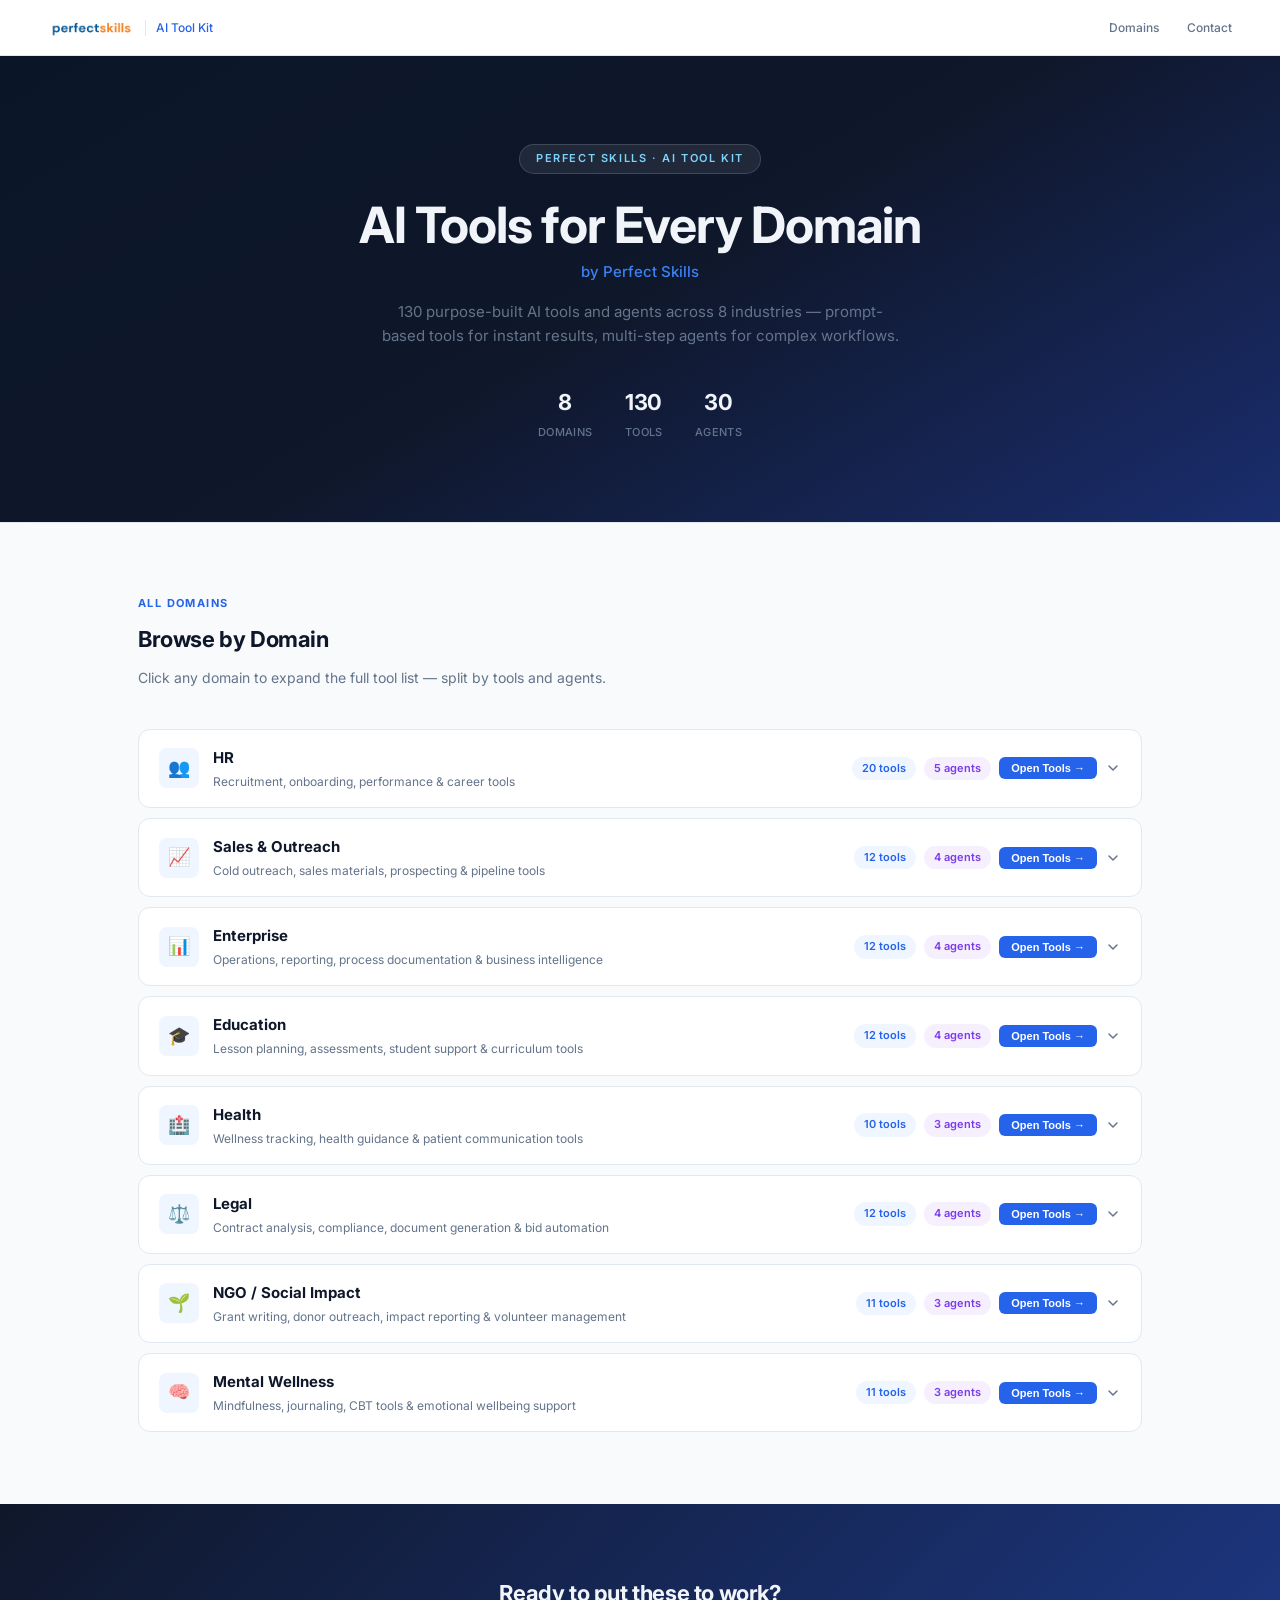
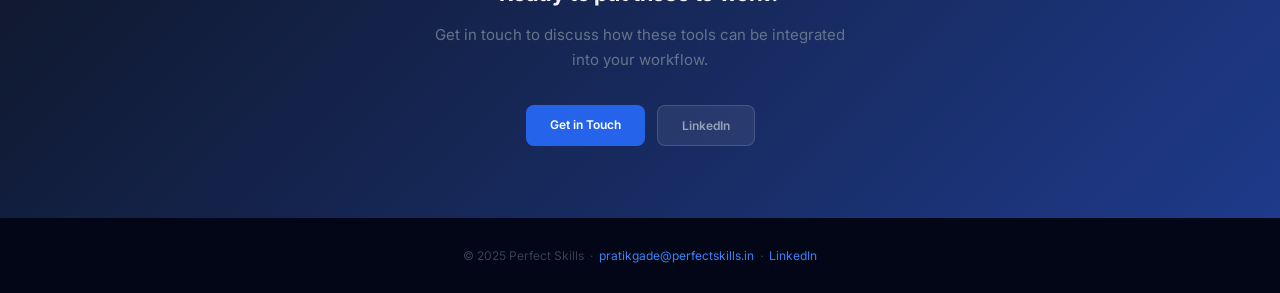
==== commit 4f7f1b87: "Add backend, 8 domain tool pages, and build status; fix empty tool lists Brings the functional build" ====
--- a/index.html
+++ b/index.html
@@ -118,6 +118,8 @@
     .dcp-agent  { background: rgba(124,58,237,0.08); color: #7c3aed; }
     .domain-chevron { color: var(--muted); transition: transform 0.25s ease; flex-shrink: 0; }
     .domain-card.open .domain-chevron { transform: rotate(180deg); }
+    .btn-open-domain { font-size: var(--text-xs); font-weight: 600; padding: 5px 12px; border-radius: 6px; background: var(--blue); color: #fff; border: none; cursor: pointer; white-space: nowrap; transition: opacity 0.15s; }
+    .btn-open-domain:hover { opacity: 0.85; }
 
     /* ── EXPANDED BODY ── */
     .domain-card-body { max-height: 0; overflow: hidden; transition: max-height 0.4s ease; }
@@ -221,7 +223,7 @@
     <div class="domains-grid">
 
       <!-- HR -->
-      <div class="domain-card" onclick="toggleDomain(this)">
+      <div class="domain-card" onclick="toggleDomain(this)" data-href="hr.html">
         <div class="domain-card-header">
           <div class="domain-card-left">
             <div class="domain-icon">👥</div>
@@ -233,6 +235,7 @@
           <div class="domain-card-right">
             <span class="domain-count-pill dcp-prompt">20 tools</span>
             <span class="domain-count-pill dcp-agent">5 agents</span>
+            <button class="btn-open-domain" onclick="openDomain(event,'hr.html')">Open Tools →</button>
             <svg class="domain-chevron" width="16" height="16" viewBox="0 0 16 16" fill="none"><path d="M4 6l4 4 4-4" stroke="currentColor" stroke-width="1.5" stroke-linecap="round" stroke-linejoin="round"/></svg>
           </div>
         </div>
@@ -278,7 +281,7 @@
       </div>
 
       <!-- Sales & Outreach -->
-      <div class="domain-card" onclick="toggleDomain(this)">
+      <div class="domain-card" onclick="toggleDomain(this)" data-href="sales.html">
         <div class="domain-card-header">
           <div class="domain-card-left">
             <div class="domain-icon">📈</div>
@@ -290,6 +293,7 @@
           <div class="domain-card-right">
             <span class="domain-count-pill dcp-prompt">12 tools</span>
             <span class="domain-count-pill dcp-agent">4 agents</span>
+            <button class="btn-open-domain" onclick="openDomain(event,'sales.html')">Open Tools →</button>
             <svg class="domain-chevron" width="16" height="16" viewBox="0 0 16 16" fill="none"><path d="M4 6l4 4 4-4" stroke="currentColor" stroke-width="1.5" stroke-linecap="round" stroke-linejoin="round"/></svg>
           </div>
         </div>
@@ -326,7 +330,7 @@
       </div>
 
       <!-- Enterprise -->
-      <div class="domain-card" onclick="toggleDomain(this)">
+      <div class="domain-card" onclick="toggleDomain(this)" data-href="enterprise.html">
         <div class="domain-card-header">
           <div class="domain-card-left">
             <div class="domain-icon">📊</div>
@@ -338,6 +342,7 @@
           <div class="domain-card-right">
             <span class="domain-count-pill dcp-prompt">12 tools</span>
             <span class="domain-count-pill dcp-agent">4 agents</span>
+            <button class="btn-open-domain" onclick="openDomain(event,'enterprise.html')">Open Tools →</button>
             <svg class="domain-chevron" width="16" height="16" viewBox="0 0 16 16" fill="none"><path d="M4 6l4 4 4-4" stroke="currentColor" stroke-width="1.5" stroke-linecap="round" stroke-linejoin="round"/></svg>
           </div>
         </div>
@@ -374,7 +379,7 @@
       </div>
 
       <!-- Education -->
-      <div class="domain-card" onclick="toggleDomain(this)">
+      <div class="domain-card" onclick="toggleDomain(this)" data-href="education.html">
         <div class="domain-card-header">
           <div class="domain-card-left">
             <div class="domain-icon">🎓</div>
@@ -386,6 +391,7 @@
           <div class="domain-card-right">
             <span class="domain-count-pill dcp-prompt">12 tools</span>
             <span class="domain-count-pill dcp-agent">4 agents</span>
+            <button class="btn-open-domain" onclick="openDomain(event,'education.html')">Open Tools →</button>
             <svg class="domain-chevron" width="16" height="16" viewBox="0 0 16 16" fill="none"><path d="M4 6l4 4 4-4" stroke="currentColor" stroke-width="1.5" stroke-linecap="round" stroke-linejoin="round"/></svg>
           </div>
         </div>
@@ -422,7 +428,7 @@
       </div>
 
       <!-- Health -->
-      <div class="domain-card" onclick="toggleDomain(this)">
+      <div class="domain-card" onclick="toggleDomain(this)" data-href="health.html">
         <div class="domain-card-header">
           <div class="domain-card-left">
             <div class="domain-icon">🏥</div>
@@ -434,6 +440,7 @@
           <div class="domain-card-right">
             <span class="domain-count-pill dcp-prompt">10 tools</span>
             <span class="domain-count-pill dcp-agent">3 agents</span>
+            <button class="btn-open-domain" onclick="openDomain(event,'health.html')">Open Tools →</button>
             <svg class="domain-chevron" width="16" height="16" viewBox="0 0 16 16" fill="none"><path d="M4 6l4 4 4-4" stroke="currentColor" stroke-width="1.5" stroke-linecap="round" stroke-linejoin="round"/></svg>
           </div>
         </div>
@@ -467,7 +474,7 @@
       </div>
 
       <!-- Legal -->
-      <div class="domain-card" onclick="toggleDomain(this)">
+      <div class="domain-card" onclick="toggleDomain(this)" data-href="legal.html">
         <div class="domain-card-header">
           <div class="domain-card-left">
             <div class="domain-icon">⚖️</div>
@@ -479,6 +486,7 @@
           <div class="domain-card-right">
             <span class="domain-count-pill dcp-prompt">12 tools</span>
             <span class="domain-count-pill dcp-agent">4 agents</span>
+            <button class="btn-open-domain" onclick="openDomain(event,'legal.html')">Open Tools →</button>
             <svg class="domain-chevron" width="16" height="16" viewBox="0 0 16 16" fill="none"><path d="M4 6l4 4 4-4" stroke="currentColor" stroke-width="1.5" stroke-linecap="round" stroke-linejoin="round"/></svg>
           </div>
         </div>
@@ -515,7 +523,7 @@
       </div>
 
       <!-- NGO / Social Impact -->
-      <div class="domain-card" onclick="toggleDomain(this)">
+      <div class="domain-card" onclick="toggleDomain(this)" data-href="ngo.html">
         <div class="domain-card-header">
           <div class="domain-card-left">
             <div class="domain-icon">🌱</div>
@@ -527,6 +535,7 @@
           <div class="domain-card-right">
             <span class="domain-count-pill dcp-prompt">11 tools</span>
             <span class="domain-count-pill dcp-agent">3 agents</span>
+            <button class="btn-open-domain" onclick="openDomain(event,'ngo.html')">Open Tools →</button>
             <svg class="domain-chevron" width="16" height="16" viewBox="0 0 16 16" fill="none"><path d="M4 6l4 4 4-4" stroke="currentColor" stroke-width="1.5" stroke-linecap="round" stroke-linejoin="round"/></svg>
           </div>
         </div>
@@ -561,7 +570,7 @@
       </div>
 
       <!-- Mental Wellness -->
-      <div class="domain-card" onclick="toggleDomain(this)">
+      <div class="domain-card" onclick="toggleDomain(this)" data-href="mental-wellness.html">
         <div class="domain-card-header">
           <div class="domain-card-left">
             <div class="domain-icon">🧠</div>
@@ -573,6 +582,7 @@
           <div class="domain-card-right">
             <span class="domain-count-pill dcp-prompt">11 tools</span>
             <span class="domain-count-pill dcp-agent">3 agents</span>
+            <button class="btn-open-domain" onclick="openDomain(event,'mental-wellness.html')">Open Tools →</button>
             <svg class="domain-chevron" width="16" height="16" viewBox="0 0 16 16" fill="none"><path d="M4 6l4 4 4-4" stroke="currentColor" stroke-width="1.5" stroke-linecap="round" stroke-linejoin="round"/></svg>
           </div>
         </div>
@@ -632,6 +642,10 @@
     card.classList.toggle('open');
     body.style.maxHeight = isOpen ? '0' : body.scrollHeight + 'px';
   }
+  function openDomain(e, href) {
+    e.stopPropagation();
+    window.location.href = href;
+  }
 </script>
 
 </body>
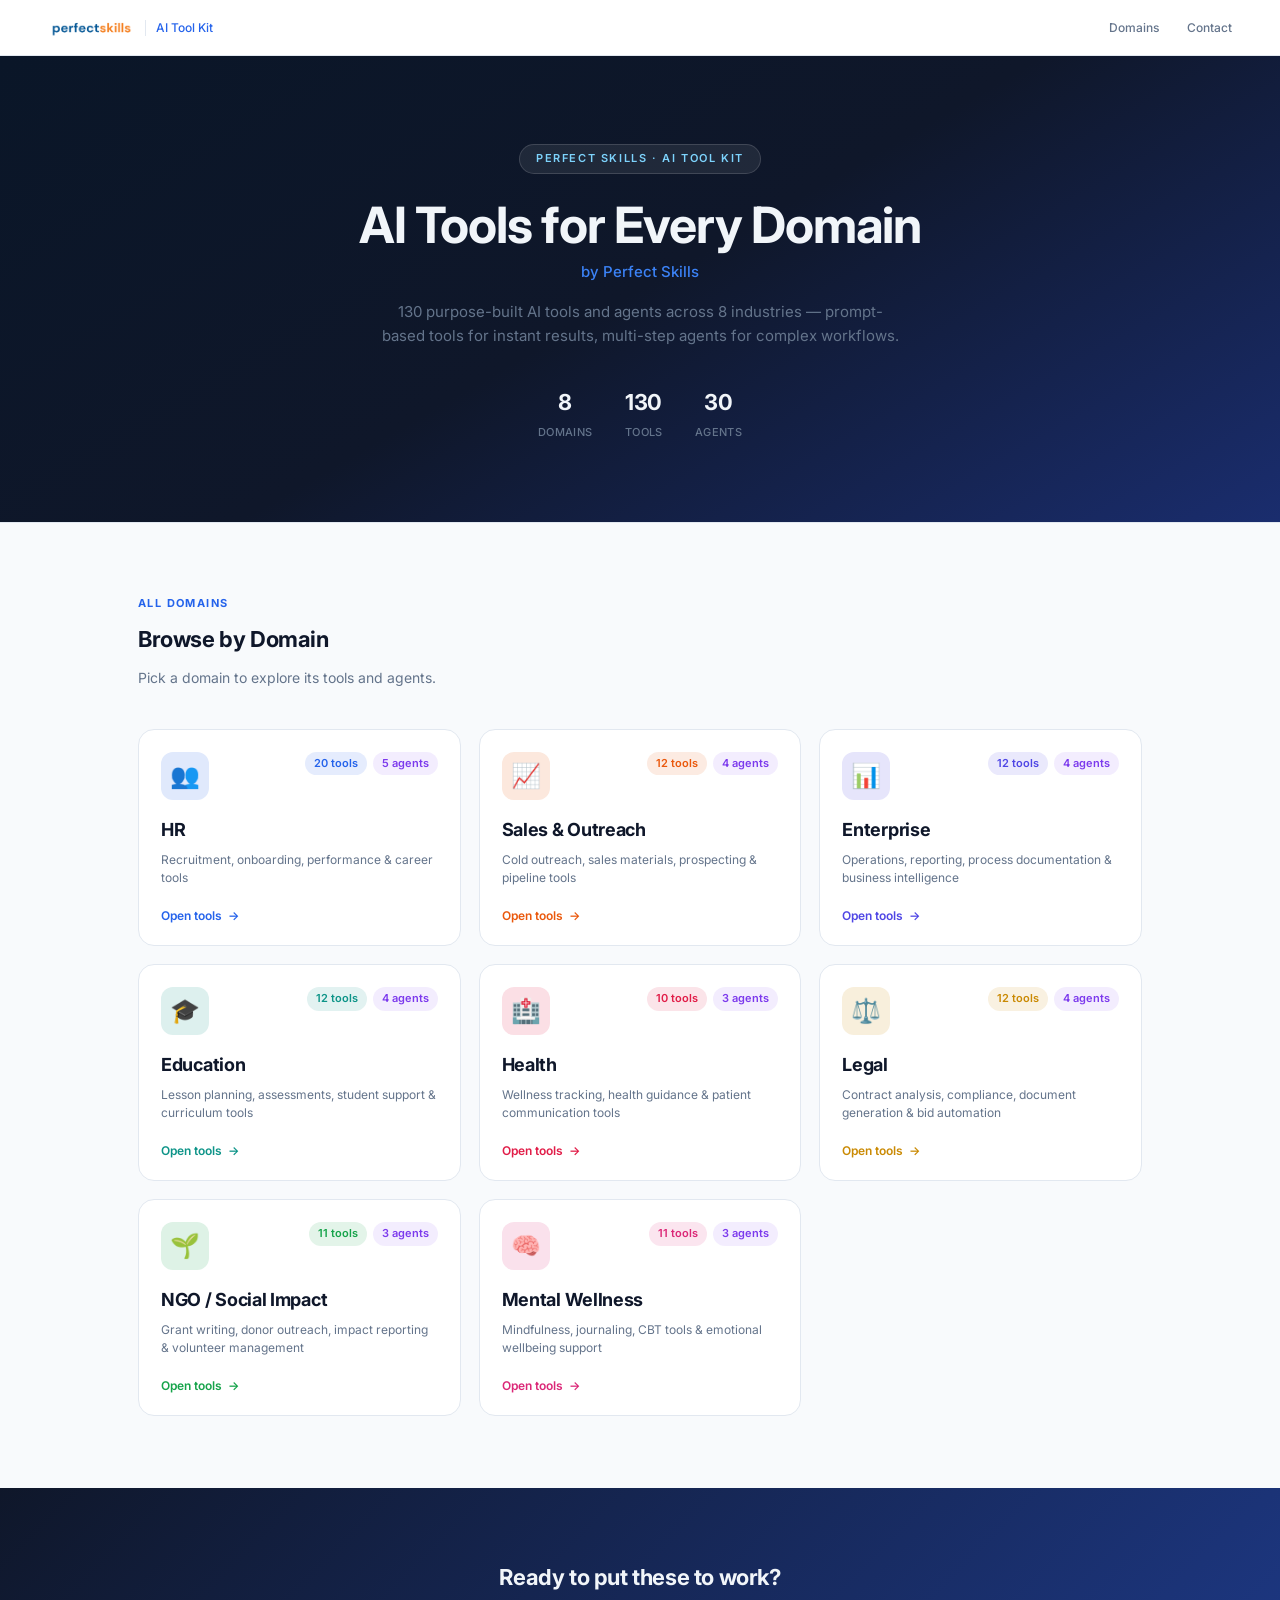
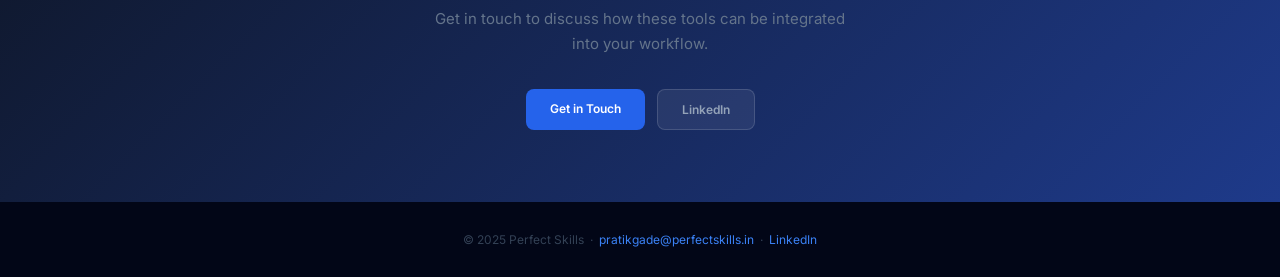
==== commit 655fb1ea: "Redesign landing page: domain card grid (iLovePDF-style) Replace the full-width accordion "Browse by" ====
--- a/index.html
+++ b/index.html
@@ -89,70 +89,37 @@
 
     /* ── DOMAIN CARDS ── */
     #domains { background: var(--bg); border-top: 1px solid var(--border); }
-    .domains-grid { display: flex; flex-direction: column; gap: 10px; }
-
+    .domains-grid {
+      display: grid;
+      grid-template-columns: repeat(auto-fill, minmax(290px, 1fr));
+      gap: 18px;
+    }
     .domain-card {
-      background: var(--white); border: 1px solid var(--border); border-radius: var(--radius);
-      overflow: hidden; transition: border-color 0.2s, box-shadow 0.2s;
-    }
-    .domain-card:hover { border-color: #93c5fd; }
-    .domain-card.open { border-color: var(--blue); box-shadow: 0 4px 16px rgba(37,99,235,0.08); }
-
-    .domain-card-header {
-      display: flex; align-items: center; justify-content: space-between;
-      padding: 16px 20px; cursor: pointer; user-select: none; gap: 16px;
-    }
-    .domain-card-left { display: flex; align-items: center; gap: 14px; min-width: 0; }
+      display: flex; flex-direction: column;
+      background: var(--white); border: 1px solid var(--border); border-radius: 16px;
+      padding: 22px 22px 20px; text-decoration: none;
+      transition: transform 0.18s ease, box-shadow 0.18s ease, border-color 0.18s ease;
+    }
+    .domain-card:hover {
+      transform: translateY(-4px);
+      box-shadow: 0 12px 28px rgba(15,23,42,0.10);
+      border-color: color-mix(in srgb, var(--accent) 50%, var(--border));
+    }
+    .dc-top { display: flex; align-items: flex-start; justify-content: space-between; gap: 10px; margin-bottom: 16px; }
     .domain-icon {
-      width: 40px; height: 40px; background: var(--blue-light);
-      border-radius: var(--radius-sm); display: flex; align-items: center;
-      justify-content: center; font-size: 18px; flex-shrink: 0;
-    }
-    .domain-info { min-width: 0; }
-    .domain-name { font-size: var(--text-md); font-weight: 700; color: var(--dark); margin-bottom: 2px; }
-    .domain-tagline { font-size: var(--text-sm); color: var(--muted); white-space: nowrap; overflow: hidden; text-overflow: ellipsis; }
-
-    .domain-card-right { display: flex; align-items: center; gap: 8px; flex-shrink: 0; }
-    .domain-count-pill { font-size: var(--text-xs); font-weight: 600; padding: 3px 10px; border-radius: 99px; white-space: nowrap; }
-    .dcp-prompt { background: var(--blue-light); color: var(--blue); }
-    .dcp-agent  { background: rgba(124,58,237,0.08); color: #7c3aed; }
-    .domain-chevron { color: var(--muted); transition: transform 0.25s ease; flex-shrink: 0; }
-    .domain-card.open .domain-chevron { transform: rotate(180deg); }
-    .btn-open-domain { font-size: var(--text-xs); font-weight: 600; padding: 5px 12px; border-radius: 6px; background: var(--blue); color: #fff; border: none; cursor: pointer; white-space: nowrap; transition: opacity 0.15s; }
-    .btn-open-domain:hover { opacity: 0.85; }
-
-    /* ── EXPANDED BODY ── */
-    .domain-card-body { max-height: 0; overflow: hidden; transition: max-height 0.4s ease; }
-    .domain-body-inner {
-      padding: 24px 20px 28px; border-top: 1px solid var(--border);
-      display: flex; flex-direction: column; gap: 28px;
-    }
-    .domain-tools-label {
-      display: block; font-size: var(--text-xs); font-weight: 700;
-      letter-spacing: 1.1px; text-transform: uppercase;
-      margin-bottom: 14px; padding-bottom: 8px; border-bottom: 1px solid var(--border);
-    }
-    .dtl-prompt { color: var(--blue); }
-    .dtl-agent  { color: #7c3aed; }
-
-    .domain-tools-grid {
-      display: grid;
-      grid-template-columns: repeat(auto-fill, minmax(260px, 1fr));
-      gap: 10px;
-    }
-    .domain-tool-item {
-      background: var(--bg); border: 1px solid var(--border);
-      border-radius: var(--radius-sm); padding: 13px 15px;
-      transition: border-color 0.15s, background 0.15s;
-    }
-    .domain-tool-item:hover { border-color: #93c5fd; background: var(--blue-light); }
-    .domain-tool-item strong { display: block; font-size: var(--text-base); font-weight: 600; color: var(--dark); margin-bottom: 3px; }
-    .domain-tool-item span { font-size: var(--text-sm); color: var(--muted); line-height: 1.5; }
-
-    .domain-tool-item.agent { background: rgba(124,58,237,0.04); border-color: rgba(124,58,237,0.15); }
-    .domain-tool-item.agent:hover { background: rgba(124,58,237,0.09); border-color: rgba(124,58,237,0.35); }
-    .domain-tool-item.agent strong { color: #5b21b6; }
-    .domain-tool-item.agent span { color: #7c3aed; }
+      width: 48px; height: 48px; border-radius: 12px; flex-shrink: 0;
+      display: flex; align-items: center; justify-content: center; font-size: 24px;
+      background: color-mix(in srgb, var(--accent) 14%, #fff);
+    }
+    .dc-pills { display: flex; gap: 6px; flex-wrap: wrap; justify-content: flex-end; }
+    .pill { font-size: var(--text-xs); font-weight: 600; padding: 3px 9px; border-radius: 99px; white-space: nowrap; }
+    .pill-tool  { background: color-mix(in srgb, var(--accent) 12%, #fff); color: var(--accent); }
+    .pill-agent { background: rgba(124,58,237,0.09); color: #7c3aed; }
+    .domain-name { font-size: var(--text-lg); font-weight: 700; color: var(--dark); letter-spacing: -0.3px; margin-bottom: 6px; }
+    .domain-tagline { font-size: var(--text-sm); color: var(--muted); line-height: 1.55; margin-bottom: 18px; }
+    .dc-open { margin-top: auto; font-size: var(--text-sm); font-weight: 600; color: var(--accent); display: inline-flex; align-items: center; gap: 6px; }
+    .dc-open .arr { transition: transform 0.18s ease; }
+    .domain-card:hover .dc-open .arr { transform: translateX(4px); }
 
     /* ── CTA ── */
     .cta-section { background: linear-gradient(135deg, #0f172a 0%, #1e3a8a 100%); padding: 72px 48px; text-align: center; }
@@ -176,11 +143,7 @@
       .hero { padding: 56px 24px 52px; }
       .hero-stats { gap: 20px; }
       .wrap { padding: 48px 20px; }
-      .domain-card-header { padding: 14px 16px; }
-      .domain-tagline { display: none; }
-      .domain-count-pill { display: none; }
-      .domain-body-inner { padding: 16px 16px 20px; }
-      .domain-tools-grid { grid-template-columns: 1fr; }
+      .domains-grid { grid-template-columns: 1fr; }
       .cta-section { padding: 52px 24px; }
     }
   </style>
@@ -218,404 +181,105 @@
   <div class="wrap">
     <span class="sec-label">All Domains</span>
     <h2 class="sec-title">Browse by Domain</h2>
-    <p class="sec-sub">Click any domain to expand the full tool list — split by tools and agents.</p>
+    <p class="sec-sub">Pick a domain to explore its tools and agents.</p>
 
     <div class="domains-grid">
-
-      <!-- HR -->
-      <div class="domain-card" onclick="toggleDomain(this)" data-href="hr.html">
-        <div class="domain-card-header">
-          <div class="domain-card-left">
-            <div class="domain-icon">👥</div>
-            <div class="domain-info">
-              <h3 class="domain-name">HR</h3>
-              <p class="domain-tagline">Recruitment, onboarding, performance & career tools</p>
-            </div>
-          </div>
-          <div class="domain-card-right">
-            <span class="domain-count-pill dcp-prompt">20 tools</span>
-            <span class="domain-count-pill dcp-agent">5 agents</span>
-            <button class="btn-open-domain" onclick="openDomain(event,'hr.html')">Open Tools →</button>
-            <svg class="domain-chevron" width="16" height="16" viewBox="0 0 16 16" fill="none"><path d="M4 6l4 4 4-4" stroke="currentColor" stroke-width="1.5" stroke-linecap="round" stroke-linejoin="round"/></svg>
-          </div>
-        </div>
-        <div class="domain-card-body">
-          <div class="domain-body-inner">
-            <div class="domain-tools-group">
-              <span class="domain-tools-label dtl-prompt">Tools · 20</span>
-              <div class="domain-tools-grid">
-                <div class="domain-tool-item"><strong>Resume Parser & JD Matching Engine</strong><span>Parses resumes and scores fit against a job description automatically</span></div>
-                <div class="domain-tool-item"><strong>Job Description Generator</strong><span>Generates structured, bias-checked JDs from a role brief</span></div>
-                <div class="domain-tool-item"><strong>Interview Question Bank Generator</strong><span>Produces role-specific interview questions by seniority and function</span></div>
-                <div class="domain-tool-item"><strong>Candidate Shortlisting & Ranking Tool</strong><span>Scores and ranks applicants from a bulk upload against defined criteria</span></div>
-                <div class="domain-tool-item"><strong>Offer Letter Generator</strong><span>Drafts personalised offer letters from a template and candidate data</span></div>
-                <div class="domain-tool-item"><strong>Onboarding Kit Generator</strong><span>Creates a tailored onboarding checklist and welcome pack per role</span></div>
-                <div class="domain-tool-item"><strong>Recruitment Outreach Message Generator</strong><span>Writes personalised LinkedIn/WhatsApp outreach messages for sourcers</span></div>
-                <div class="domain-tool-item"><strong>HR Policy Q&A Bot</strong><span>Ingests your handbook and answers staff queries on leave and policies instantly</span></div>
-                <div class="domain-tool-item"><strong>Exit Interview Summarizer</strong><span>Synthesises exit interview responses into key themes and actionable insights</span></div>
-                <div class="domain-tool-item"><strong>Performance Review Summarizer</strong><span>Condenses manager and peer feedback into structured review summaries</span></div>
-                <div class="domain-tool-item"><strong>Background Verification Checklist Generator</strong><span>Produces a role- and geography-specific BGV checklist so nothing gets missed</span></div>
-                <div class="domain-tool-item"><strong>ATS Resume Optimizer</strong><span>Rewrites resume sections to pass ATS filters for a specific JD</span></div>
-                <div class="domain-tool-item"><strong>Cover Letter Generator</strong><span>Writes tailored cover letters matched to a specific job and company</span></div>
-                <div class="domain-tool-item"><strong>Skill Gap Analyzer</strong><span>Compares a candidate's profile to a target role and highlights missing skills</span></div>
-                <div class="domain-tool-item"><strong>Career Path Advisor</strong><span>Maps realistic next roles based on current skills including transition paths</span></div>
-                <div class="domain-tool-item"><strong>Learning Path Generator</strong><span>Builds a structured upskilling plan for a target role with a realistic timeline</span></div>
-                <div class="domain-tool-item"><strong>Interview Preparation Bot</strong><span>Generates likely questions and model answers tailored to a specific role</span></div>
-                <div class="domain-tool-item"><strong>Job Description Decoder</strong><span>Decodes what a JD actually means — real must-haves, filler, and red flags</span></div>
-                <div class="domain-tool-item"><strong>LinkedIn Profile Reviewer</strong><span>Audits and rewrites LinkedIn sections for visibility and recruiter appeal</span></div>
-                <div class="domain-tool-item"><strong>Cold Outreach Message Generator</strong><span>Writes networking emails or DMs to potential referrers and hiring managers</span></div>
-              </div>
-            </div>
-            <div class="domain-tools-group">
-              <span class="domain-tools-label dtl-agent">Agents · 5</span>
-              <div class="domain-tools-grid">
-                <div class="domain-tool-item agent"><strong>AI Interview Bot</strong><span>Conducts multi-turn structured screening conversations and generates a summary for the recruiter</span></div>
-                <div class="domain-tool-item agent"><strong>AI Agents for Bulk Voice Calling</strong><span>Autonomous outbound voice agents that call candidates, ask screening questions, and log results</span></div>
-                <div class="domain-tool-item agent"><strong>Bulk Email Script with Research Agent</strong><span>Researches each contact, crafts a personalised message, and sends outreach at scale</span></div>
-                <div class="domain-tool-item agent"><strong>Mock Interview Simulator</strong><span>Live multi-turn interview simulation with real-time feedback that adapts to your responses</span></div>
-                <div class="domain-tool-item agent"><strong>Salary Negotiation Coach</strong><span>Role-plays the negotiation conversation with real market data — practice before the real call</span></div>
-              </div>
-            </div>
-          </div>
-        </div>
-      </div>
-
-      <!-- Sales & Outreach -->
-      <div class="domain-card" onclick="toggleDomain(this)" data-href="sales.html">
-        <div class="domain-card-header">
-          <div class="domain-card-left">
-            <div class="domain-icon">📈</div>
-            <div class="domain-info">
-              <h3 class="domain-name">Sales & Outreach</h3>
-              <p class="domain-tagline">Cold outreach, sales materials, prospecting & pipeline tools</p>
-            </div>
-          </div>
-          <div class="domain-card-right">
-            <span class="domain-count-pill dcp-prompt">12 tools</span>
-            <span class="domain-count-pill dcp-agent">4 agents</span>
-            <button class="btn-open-domain" onclick="openDomain(event,'sales.html')">Open Tools →</button>
-            <svg class="domain-chevron" width="16" height="16" viewBox="0 0 16 16" fill="none"><path d="M4 6l4 4 4-4" stroke="currentColor" stroke-width="1.5" stroke-linecap="round" stroke-linejoin="round"/></svg>
-          </div>
-        </div>
-        <div class="domain-card-body">
-          <div class="domain-body-inner">
-            <div class="domain-tools-group">
-              <span class="domain-tools-label dtl-prompt">Tools · 12</span>
-              <div class="domain-tools-grid">
-                <div class="domain-tool-item"><strong>Cold Email Generator</strong><span>Writes personalised cold emails tailored to a prospect's role and company</span></div>
-                <div class="domain-tool-item"><strong>LinkedIn Connection Message Generator</strong><span>Crafts short, relevant connection request messages for target prospects</span></div>
-                <div class="domain-tool-item"><strong>Follow-up Email Sequence Generator</strong><span>Produces a multi-touch follow-up sequence for a given outreach goal</span></div>
-                <div class="domain-tool-item"><strong>Sales Pitch Deck Outline Generator</strong><span>Structures a compelling pitch deck from product and audience inputs</span></div>
-                <div class="domain-tool-item"><strong>Product Demo Script Generator</strong><span>Writes a structured demo walkthrough script tailored to the prospect's pain points</span></div>
-                <div class="domain-tool-item"><strong>Objection Handling Guide Generator</strong><span>Produces a playbook of common objections and effective responses</span></div>
-                <div class="domain-tool-item"><strong>Sales Proposal Generator</strong><span>Drafts a formal sales proposal from scope, pricing, and client context</span></div>
-                <div class="domain-tool-item"><strong>Customer Persona Generator</strong><span>Builds detailed buyer personas from market segment and product inputs</span></div>
-                <div class="domain-tool-item"><strong>Competitive Analysis Summarizer</strong><span>Summarises competitor positioning, pricing, and differentiators from inputs</span></div>
-                <div class="domain-tool-item"><strong>Case Study Generator</strong><span>Structures a compelling customer case study from outcome data and client details</span></div>
-                <div class="domain-tool-item"><strong>Sales Playbook Generator</strong><span>Produces a structured sales playbook for a given product, market, and team</span></div>
-                <div class="domain-tool-item"><strong>Pricing Page Copy Generator</strong><span>Writes clear, conversion-focused pricing page copy from plan details</span></div>
-              </div>
-            </div>
-            <div class="domain-tools-group">
-              <span class="domain-tools-label dtl-agent">Agents · 4</span>
-              <div class="domain-tools-grid">
-                <div class="domain-tool-item agent"><strong>Lead Research Agent</strong><span>Researches target accounts, enriches contact profiles, and personalises outreach at scale</span></div>
-                <div class="domain-tool-item agent"><strong>Multi-touch Outreach Sequence Agent</strong><span>Manages a full multi-channel follow-up cadence from first contact to reply</span></div>
-                <div class="domain-tool-item agent"><strong>Customer Discovery Agent</strong><span>Conducts structured discovery conversations and synthesises findings into insights</span></div>
-                <div class="domain-tool-item agent"><strong>Competitive Intelligence Agent</strong><span>Monitors competitor activity and generates regular competitive briefings</span></div>
-              </div>
-            </div>
-          </div>
-        </div>
-      </div>
-
-      <!-- Enterprise -->
-      <div class="domain-card" onclick="toggleDomain(this)" data-href="enterprise.html">
-        <div class="domain-card-header">
-          <div class="domain-card-left">
-            <div class="domain-icon">📊</div>
-            <div class="domain-info">
-              <h3 class="domain-name">Enterprise</h3>
-              <p class="domain-tagline">Operations, reporting, process documentation & business intelligence</p>
-            </div>
-          </div>
-          <div class="domain-card-right">
-            <span class="domain-count-pill dcp-prompt">12 tools</span>
-            <span class="domain-count-pill dcp-agent">4 agents</span>
-            <button class="btn-open-domain" onclick="openDomain(event,'enterprise.html')">Open Tools →</button>
-            <svg class="domain-chevron" width="16" height="16" viewBox="0 0 16 16" fill="none"><path d="M4 6l4 4 4-4" stroke="currentColor" stroke-width="1.5" stroke-linecap="round" stroke-linejoin="round"/></svg>
-          </div>
-        </div>
-        <div class="domain-card-body">
-          <div class="domain-body-inner">
-            <div class="domain-tools-group">
-              <span class="domain-tools-label dtl-prompt">Tools · 12</span>
-              <div class="domain-tools-grid">
-                <div class="domain-tool-item"><strong>Meeting Notes Summarizer</strong><span>Converts raw meeting transcripts or notes into structured summaries with action items</span></div>
-                <div class="domain-tool-item"><strong>SOP Generator</strong><span>Produces standard operating procedure documents from process descriptions</span></div>
-                <div class="domain-tool-item"><strong>Business Case Generator</strong><span>Drafts a structured business case with problem, solution, ROI, and risk sections</span></div>
-                <div class="domain-tool-item"><strong>Project Status Report Generator</strong><span>Generates formatted project status reports from update inputs</span></div>
-                <div class="domain-tool-item"><strong>Risk Assessment Generator</strong><span>Produces a risk register with likelihood, impact, and mitigation plans</span></div>
-                <div class="domain-tool-item"><strong>KPI Narrative Generator</strong><span>Converts KPI data into readable narrative summaries for leadership reports</span></div>
-                <div class="domain-tool-item"><strong>Stakeholder Update Generator</strong><span>Writes clear stakeholder communication updates from project data</span></div>
-                <div class="domain-tool-item"><strong>Vendor Evaluation Scorecard</strong><span>Generates a weighted vendor comparison scorecard from evaluation criteria</span></div>
-                <div class="domain-tool-item"><strong>Incident Report Generator</strong><span>Produces structured incident reports from event descriptions</span></div>
-                <div class="domain-tool-item"><strong>Change Management Communication Generator</strong><span>Drafts internal communications for organisational changes</span></div>
-                <div class="domain-tool-item"><strong>Budget Variance Explainer</strong><span>Translates budget vs. actual data into a plain-language variance explanation</span></div>
-                <div class="domain-tool-item"><strong>Process Documentation Tool</strong><span>Documents business processes in structured, step-by-step format</span></div>
-              </div>
-            </div>
-            <div class="domain-tools-group">
-              <span class="domain-tools-label dtl-agent">Agents · 4</span>
-              <div class="domain-tools-grid">
-                <div class="domain-tool-item agent"><strong>Executive Briefing Agent</strong><span>Researches a topic on demand and compiles a concise, structured executive briefing</span></div>
-                <div class="domain-tool-item agent"><strong>Predictive Maintenance Agent</strong><span>Monitors equipment data, identifies anomaly patterns, and flags maintenance needs proactively</span></div>
-                <div class="domain-tool-item agent"><strong>Business Intelligence Agent</strong><span>Analyses data inputs and generates insight reports with trend summaries and recommendations</span></div>
-                <div class="domain-tool-item agent"><strong>Process Audit Agent</strong><span>Reviews SOPs and workflow descriptions to identify inefficiencies and bottlenecks</span></div>
-              </div>
-            </div>
-          </div>
-        </div>
-      </div>
-
-      <!-- Education -->
-      <div class="domain-card" onclick="toggleDomain(this)" data-href="education.html">
-        <div class="domain-card-header">
-          <div class="domain-card-left">
-            <div class="domain-icon">🎓</div>
-            <div class="domain-info">
-              <h3 class="domain-name">Education</h3>
-              <p class="domain-tagline">Lesson planning, assessments, student support & curriculum tools</p>
-            </div>
-          </div>
-          <div class="domain-card-right">
-            <span class="domain-count-pill dcp-prompt">12 tools</span>
-            <span class="domain-count-pill dcp-agent">4 agents</span>
-            <button class="btn-open-domain" onclick="openDomain(event,'education.html')">Open Tools →</button>
-            <svg class="domain-chevron" width="16" height="16" viewBox="0 0 16 16" fill="none"><path d="M4 6l4 4 4-4" stroke="currentColor" stroke-width="1.5" stroke-linecap="round" stroke-linejoin="round"/></svg>
-          </div>
-        </div>
-        <div class="domain-card-body">
-          <div class="domain-body-inner">
-            <div class="domain-tools-group">
-              <span class="domain-tools-label dtl-prompt">Tools · 12</span>
-              <div class="domain-tools-grid">
-                <div class="domain-tool-item"><strong>Lesson Plan Generator</strong><span>Builds structured lesson plans from topic, grade level, and duration</span></div>
-                <div class="domain-tool-item"><strong>Quiz & Assessment Generator</strong><span>Creates MCQ, short-answer, or case-based assessments from syllabus content</span></div>
-                <div class="domain-tool-item"><strong>Exam Paper Generator</strong><span>Produces full exam papers with marking schemes from a curriculum brief</span></div>
-                <div class="domain-tool-item"><strong>Assignment Rubric Generator</strong><span>Generates scoring rubrics for assignments aligned to learning outcomes</span></div>
-                <div class="domain-tool-item"><strong>Student Feedback Generator</strong><span>Writes personalised, constructive feedback for student submissions at scale</span></div>
-                <div class="domain-tool-item"><strong>Course Content Summarizer</strong><span>Condenses lecture notes, PDFs, or videos into structured study notes</span></div>
-                <div class="domain-tool-item"><strong>Study Guide & Flashcard Generator</strong><span>Creates topic-wise revision guides and flashcards for learners</span></div>
-                <div class="domain-tool-item"><strong>Parent Communication Generator</strong><span>Drafts progress update messages to parents in a clear, professional tone</span></div>
-                <div class="domain-tool-item"><strong>Curriculum Mapping Tool</strong><span>Maps learning outcomes to topics and assessments across a course</span></div>
-                <div class="domain-tool-item"><strong>Syllabus Builder</strong><span>Generates a complete course syllabus from learning objectives and constraints</span></div>
-                <div class="domain-tool-item"><strong>Student Progress Report Generator</strong><span>Produces detailed progress reports for individual students from performance data</span></div>
-                <div class="domain-tool-item"><strong>AI Content Detector for Submissions</strong><span>Flags AI-generated or plagiarised content in student work</span></div>
-              </div>
-            </div>
-            <div class="domain-tools-group">
-              <span class="domain-tools-label dtl-agent">Agents · 4</span>
-              <div class="domain-tools-grid">
-                <div class="domain-tool-item agent"><strong>AI Tutor Agent</strong><span>Multi-turn tutoring that explains concepts, answers follow-ups, and adapts to the student's level</span></div>
-                <div class="domain-tool-item agent"><strong>Adaptive Assessment Agent</strong><span>Adjusts question difficulty in real time based on student responses during the assessment</span></div>
-                <div class="domain-tool-item agent"><strong>Research Assistant Agent</strong><span>Searches, synthesises, and summarises academic sources on demand for students</span></div>
-                <div class="domain-tool-item agent"><strong>Personalised Learning Agent</strong><span>Delivers customised learning modules and adapts the path dynamically based on progress</span></div>
-              </div>
-            </div>
-          </div>
-        </div>
-      </div>
-
-      <!-- Health -->
-      <div class="domain-card" onclick="toggleDomain(this)" data-href="health.html">
-        <div class="domain-card-header">
-          <div class="domain-card-left">
-            <div class="domain-icon">🏥</div>
-            <div class="domain-info">
-              <h3 class="domain-name">Health</h3>
-              <p class="domain-tagline">Wellness tracking, health guidance & patient communication tools</p>
-            </div>
-          </div>
-          <div class="domain-card-right">
-            <span class="domain-count-pill dcp-prompt">10 tools</span>
-            <span class="domain-count-pill dcp-agent">3 agents</span>
-            <button class="btn-open-domain" onclick="openDomain(event,'health.html')">Open Tools →</button>
-            <svg class="domain-chevron" width="16" height="16" viewBox="0 0 16 16" fill="none"><path d="M4 6l4 4 4-4" stroke="currentColor" stroke-width="1.5" stroke-linecap="round" stroke-linejoin="round"/></svg>
-          </div>
-        </div>
-        <div class="domain-card-body">
-          <div class="domain-body-inner">
-            <div class="domain-tools-group">
-              <span class="domain-tools-label dtl-prompt">Tools · 10</span>
-              <div class="domain-tools-grid">
-                <div class="domain-tool-item"><strong>Symptom Checker</strong><span>Describes possible causes for reported symptoms with clear medical disclaimers</span></div>
-                <div class="domain-tool-item"><strong>Health Report Simplifier</strong><span>Translates complex medical reports and lab results into plain English</span></div>
-                <div class="domain-tool-item"><strong>Nutrition Plan Generator</strong><span>Creates personalised meal plans based on dietary goals, restrictions, and preferences</span></div>
-                <div class="domain-tool-item"><strong>Medication Schedule Generator</strong><span>Produces a clear daily medication schedule from a list of prescriptions</span></div>
-                <div class="domain-tool-item"><strong>Wellness Check-in Questionnaire</strong><span>Generates personalised wellness surveys to track health habits over time</span></div>
-                <div class="domain-tool-item"><strong>Medical Appointment Prep Guide</strong><span>Prepares patients with questions and information to bring to a doctor's visit</span></div>
-                <div class="domain-tool-item"><strong>Family Health Summary Generator</strong><span>Compiles a household health summary from individual member data</span></div>
-                <div class="domain-tool-item"><strong>Discharge Summary Explainer</strong><span>Translates hospital discharge instructions into plain, actionable language</span></div>
-                <div class="domain-tool-item"><strong>Fitness Plan Generator</strong><span>Builds a structured workout plan tailored to goals, fitness level, and equipment</span></div>
-                <div class="domain-tool-item"><strong>Health Goal Setting Tool</strong><span>Helps users set realistic, trackable health goals with milestones and check-in points</span></div>
-              </div>
-            </div>
-            <div class="domain-tools-group">
-              <span class="domain-tools-label dtl-agent">Agents · 3</span>
-              <div class="domain-tools-grid">
-                <div class="domain-tool-item agent"><strong>Health Coaching Agent</strong><span>Ongoing multi-turn wellness conversations that track progress and adapt guidance over time</span></div>
-                <div class="domain-tool-item agent"><strong>Medication Management Agent</strong><span>Tracks medications, answers drug interaction queries, and sends adherence reminders</span></div>
-                <div class="domain-tool-item agent"><strong>Appointment Prep Agent</strong><span>Researches the patient's condition and generates tailored questions for the upcoming appointment</span></div>
-              </div>
-            </div>
-          </div>
-        </div>
-      </div>
-
-      <!-- Legal -->
-      <div class="domain-card" onclick="toggleDomain(this)" data-href="legal.html">
-        <div class="domain-card-header">
-          <div class="domain-card-left">
-            <div class="domain-icon">⚖️</div>
-            <div class="domain-info">
-              <h3 class="domain-name">Legal</h3>
-              <p class="domain-tagline">Contract analysis, compliance, document generation & bid automation</p>
-            </div>
-          </div>
-          <div class="domain-card-right">
-            <span class="domain-count-pill dcp-prompt">12 tools</span>
-            <span class="domain-count-pill dcp-agent">4 agents</span>
-            <button class="btn-open-domain" onclick="openDomain(event,'legal.html')">Open Tools →</button>
-            <svg class="domain-chevron" width="16" height="16" viewBox="0 0 16 16" fill="none"><path d="M4 6l4 4 4-4" stroke="currentColor" stroke-width="1.5" stroke-linecap="round" stroke-linejoin="round"/></svg>
-          </div>
-        </div>
-        <div class="domain-card-body">
-          <div class="domain-body-inner">
-            <div class="domain-tools-group">
-              <span class="domain-tools-label dtl-prompt">Tools · 12</span>
-              <div class="domain-tools-grid">
-                <div class="domain-tool-item"><strong>Contract Summarizer</strong><span>Condenses long contracts into a plain-English summary of key terms and obligations</span></div>
-                <div class="domain-tool-item"><strong>Legal Clause Explainer</strong><span>Explains specific contract clauses in plain language with risk notes</span></div>
-                <div class="domain-tool-item"><strong>NDA Generator</strong><span>Drafts non-disclosure agreements from party details and scope inputs</span></div>
-                <div class="domain-tool-item"><strong>Privacy Policy Generator</strong><span>Creates GDPR-compliant privacy policies tailored to the product and data practices</span></div>
-                <div class="domain-tool-item"><strong>Terms of Service Generator</strong><span>Produces terms of service documents from business model and jurisdiction inputs</span></div>
-                <div class="domain-tool-item"><strong>Contract Red Flag Detector</strong><span>Scans contracts for unusual, risky, or missing clauses and flags them clearly</span></div>
-                <div class="domain-tool-item"><strong>RFP / Bid Response Generator</strong><span>Drafts structured responses to RFPs and government bids from a brief</span></div>
-                <div class="domain-tool-item"><strong>Compliance Checklist Generator</strong><span>Produces role- and jurisdiction-specific compliance checklists</span></div>
-                <div class="domain-tool-item"><strong>Case Brief Generator</strong><span>Summarises legal cases into structured briefs with facts, issues, and holdings</span></div>
-                <div class="domain-tool-item"><strong>Employment Agreement Generator</strong><span>Drafts employment contracts from role, compensation, and terms inputs</span></div>
-                <div class="domain-tool-item"><strong>Legal Email Generator</strong><span>Writes formal legal correspondence for notices, demands, and responses</span></div>
-                <div class="domain-tool-item"><strong>GDPR Compliance Checker</strong><span>Reviews a product or process description against GDPR requirements</span></div>
-              </div>
-            </div>
-            <div class="domain-tools-group">
-              <span class="domain-tools-label dtl-agent">Agents · 4</span>
-              <div class="domain-tools-grid">
-                <div class="domain-tool-item agent"><strong>Contract Review Agent</strong><span>Analyses multiple contract documents, cross-references clauses, and produces a risk summary</span></div>
-                <div class="domain-tool-item agent"><strong>Legal Research Agent</strong><span>Searches regulations, case law, and legal databases to answer specific legal questions</span></div>
-                <div class="domain-tool-item agent"><strong>RFP Automation Agent</strong><span>Researches requirements, sources relevant content, and drafts a complete bid response end-to-end</span></div>
-                <div class="domain-tool-item agent"><strong>Due Diligence Agent</strong><span>Reviews document sets across a deal, flags issues, and produces a structured due diligence report</span></div>
-              </div>
-            </div>
-          </div>
-        </div>
-      </div>
-
-      <!-- NGO / Social Impact -->
-      <div class="domain-card" onclick="toggleDomain(this)" data-href="ngo.html">
-        <div class="domain-card-header">
-          <div class="domain-card-left">
-            <div class="domain-icon">🌱</div>
-            <div class="domain-info">
-              <h3 class="domain-name">NGO / Social Impact</h3>
-              <p class="domain-tagline">Grant writing, donor outreach, impact reporting & volunteer management</p>
-            </div>
-          </div>
-          <div class="domain-card-right">
-            <span class="domain-count-pill dcp-prompt">11 tools</span>
-            <span class="domain-count-pill dcp-agent">3 agents</span>
-            <button class="btn-open-domain" onclick="openDomain(event,'ngo.html')">Open Tools →</button>
-            <svg class="domain-chevron" width="16" height="16" viewBox="0 0 16 16" fill="none"><path d="M4 6l4 4 4-4" stroke="currentColor" stroke-width="1.5" stroke-linecap="round" stroke-linejoin="round"/></svg>
-          </div>
-        </div>
-        <div class="domain-card-body">
-          <div class="domain-body-inner">
-            <div class="domain-tools-group">
-              <span class="domain-tools-label dtl-prompt">Tools · 11</span>
-              <div class="domain-tools-grid">
-                <div class="domain-tool-item"><strong>Grant Proposal Generator</strong><span>Drafts a full grant proposal from project goals, budget, and funder requirements</span></div>
-                <div class="domain-tool-item"><strong>Impact Report Generator</strong><span>Produces structured impact reports from program data and outcome metrics</span></div>
-                <div class="domain-tool-item"><strong>Donor Communication Generator</strong><span>Writes personalised donor updates, thank-you letters, and stewardship messages</span></div>
-                <div class="domain-tool-item"><strong>Volunteer Onboarding Kit Generator</strong><span>Creates tailored volunteer welcome packs with role guides and expectations</span></div>
-                <div class="domain-tool-item"><strong>Fundraising Campaign Copy Generator</strong><span>Writes campaign messaging, emails, and social content for fundraising drives</span></div>
-                <div class="domain-tool-item"><strong>Beneficiary Story Generator</strong><span>Structures compelling beneficiary stories from case notes and interview inputs</span></div>
-                <div class="domain-tool-item"><strong>Program Evaluation Report Generator</strong><span>Produces evaluation reports from assessment data and program objectives</span></div>
-                <div class="domain-tool-item"><strong>Partnership Proposal Generator</strong><span>Drafts partnership proposals for corporate, government, or NGO collaborations</span></div>
-                <div class="domain-tool-item"><strong>Annual Report Summarizer</strong><span>Condenses annual reports into accessible summaries for different audiences</span></div>
-                <div class="domain-tool-item"><strong>NGO Policy Document Generator</strong><span>Produces internal policies on safeguarding, data protection, and governance</span></div>
-                <div class="domain-tool-item"><strong>Social Media Content Generator</strong><span>Creates platform-specific posts for NGO campaigns and programme updates</span></div>
-              </div>
-            </div>
-            <div class="domain-tools-group">
-              <span class="domain-tools-label dtl-agent">Agents · 3</span>
-              <div class="domain-tools-grid">
-                <div class="domain-tool-item agent"><strong>Grant Research Agent</strong><span>Searches funding databases, identifies relevant grants, and drafts tailored applications</span></div>
-                <div class="domain-tool-item agent"><strong>Donor Outreach Agent</strong><span>Researches donor profiles and sends personalised cultivation messages at scale</span></div>
-                <div class="domain-tool-item agent"><strong>Impact Measurement Agent</strong><span>Collects field data through structured conversations and compiles measurement reports</span></div>
-              </div>
-            </div>
-          </div>
-        </div>
-      </div>
-
-      <!-- Mental Wellness -->
-      <div class="domain-card" onclick="toggleDomain(this)" data-href="mental-wellness.html">
-        <div class="domain-card-header">
-          <div class="domain-card-left">
-            <div class="domain-icon">🧠</div>
-            <div class="domain-info">
-              <h3 class="domain-name">Mental Wellness</h3>
-              <p class="domain-tagline">Mindfulness, journaling, CBT tools & emotional wellbeing support</p>
-            </div>
-          </div>
-          <div class="domain-card-right">
-            <span class="domain-count-pill dcp-prompt">11 tools</span>
-            <span class="domain-count-pill dcp-agent">3 agents</span>
-            <button class="btn-open-domain" onclick="openDomain(event,'mental-wellness.html')">Open Tools →</button>
-            <svg class="domain-chevron" width="16" height="16" viewBox="0 0 16 16" fill="none"><path d="M4 6l4 4 4-4" stroke="currentColor" stroke-width="1.5" stroke-linecap="round" stroke-linejoin="round"/></svg>
-          </div>
-        </div>
-        <div class="domain-card-body">
-          <div class="domain-body-inner">
-            <div class="domain-tools-group">
-              <span class="domain-tools-label dtl-prompt">Tools · 11</span>
-              <div class="domain-tools-grid">
-                <div class="domain-tool-item"><strong>Daily Affirmation Generator</strong><span>Generates personalised affirmations based on current emotional state and goals</span></div>
-                <div class="domain-tool-item"><strong>Gratitude Journal Prompt Generator</strong><span>Creates guided gratitude prompts tailored to the user's context and mood</span></div>
-                <div class="domain-tool-item"><strong>Stress Management Tip Generator</strong><span>Suggests practical, evidence-based techniques for managing specific stressors</span></div>
-                <div class="domain-tool-item"><strong>Mindfulness Exercise Generator</strong><span>Produces guided mindfulness exercises for different durations and situations</span></div>
-                <div class="domain-tool-item"><strong>CBT Worksheet Generator</strong><span>Creates structured cognitive behavioural therapy worksheets for common thought patterns</span></div>
-                <div class="domain-tool-item"><strong>Self-Care Plan Generator</strong><span>Builds a personalised self-care routine based on lifestyle and wellness goals</span></div>
-                <div class="domain-tool-item"><strong>Coping Strategy Recommender</strong><span>Suggests personalised coping strategies based on the situation and emotional state</span></div>
-                <div class="domain-tool-item"><strong>Sleep Hygiene Guide Generator</strong><span>Produces a tailored sleep improvement plan based on current habits and challenges</span></div>
-                <div class="domain-tool-item"><strong>Boundary Setting Script Generator</strong><span>Writes scripts for setting boundaries in specific personal or professional situations</span></div>
-                <div class="domain-tool-item"><strong>Therapy Session Prep Guide</strong><span>Helps users organise thoughts and prepare topics before a therapy appointment</span></div>
-                <div class="domain-tool-item"><strong>Mood Check-in Questionnaire</strong><span>Generates a structured mood check-in to track emotional patterns over time</span></div>
-              </div>
-            </div>
-            <div class="domain-tools-group">
-              <span class="domain-tools-label dtl-agent">Agents · 3</span>
-              <div class="domain-tools-grid">
-                <div class="domain-tool-item agent"><strong>Daily Wellness Check-in Agent</strong><span>Conducts daily check-in conversations, tracks mood patterns, and adapts support over time</span></div>
-                <div class="domain-tool-item agent"><strong>CBT Coach Agent</strong><span>Guides users through CBT exercises in a structured, empathetic multi-turn conversation</span></div>
-                <div class="domain-tool-item agent"><strong>Journaling Companion Agent</strong><span>Facilitates reflective journaling sessions with context-aware follow-up prompts</span></div>
-              </div>
-            </div>
-          </div>
-        </div>
-      </div>
-
+      <a class="domain-card" href="hr.html" style="--accent:#2563eb">
+        <div class="dc-top">
+          <div class="domain-icon">👥</div>
+          <div class="dc-pills">
+            <span class="pill pill-tool">20 tools</span>
+            <span class="pill pill-agent">5 agents</span>
+          </div>
+        </div>
+        <h3 class="domain-name">HR</h3>
+        <p class="domain-tagline">Recruitment, onboarding, performance & career tools</p>
+        <span class="dc-open">Open tools <span class="arr">→</span></span>
+      </a>
+      <a class="domain-card" href="sales.html" style="--accent:#ea580c">
+        <div class="dc-top">
+          <div class="domain-icon">📈</div>
+          <div class="dc-pills">
+            <span class="pill pill-tool">12 tools</span>
+            <span class="pill pill-agent">4 agents</span>
+          </div>
+        </div>
+        <h3 class="domain-name">Sales & Outreach</h3>
+        <p class="domain-tagline">Cold outreach, sales materials, prospecting & pipeline tools</p>
+        <span class="dc-open">Open tools <span class="arr">→</span></span>
+      </a>
+      <a class="domain-card" href="enterprise.html" style="--accent:#4f46e5">
+        <div class="dc-top">
+          <div class="domain-icon">📊</div>
+          <div class="dc-pills">
+            <span class="pill pill-tool">12 tools</span>
+            <span class="pill pill-agent">4 agents</span>
+          </div>
+        </div>
+        <h3 class="domain-name">Enterprise</h3>
+        <p class="domain-tagline">Operations, reporting, process documentation & business intelligence</p>
+        <span class="dc-open">Open tools <span class="arr">→</span></span>
+      </a>
+      <a class="domain-card" href="education.html" style="--accent:#0d9488">
+        <div class="dc-top">
+          <div class="domain-icon">🎓</div>
+          <div class="dc-pills">
+            <span class="pill pill-tool">12 tools</span>
+            <span class="pill pill-agent">4 agents</span>
+          </div>
+        </div>
+        <h3 class="domain-name">Education</h3>
+        <p class="domain-tagline">Lesson planning, assessments, student support & curriculum tools</p>
+        <span class="dc-open">Open tools <span class="arr">→</span></span>
+      </a>
+      <a class="domain-card" href="health.html" style="--accent:#e11d48">
+        <div class="dc-top">
+          <div class="domain-icon">🏥</div>
+          <div class="dc-pills">
+            <span class="pill pill-tool">10 tools</span>
+            <span class="pill pill-agent">3 agents</span>
+          </div>
+        </div>
+        <h3 class="domain-name">Health</h3>
+        <p class="domain-tagline">Wellness tracking, health guidance & patient communication tools</p>
+        <span class="dc-open">Open tools <span class="arr">→</span></span>
+      </a>
+      <a class="domain-card" href="legal.html" style="--accent:#ca8a04">
+        <div class="dc-top">
+          <div class="domain-icon">⚖️</div>
+          <div class="dc-pills">
+            <span class="pill pill-tool">12 tools</span>
+            <span class="pill pill-agent">4 agents</span>
+          </div>
+        </div>
+        <h3 class="domain-name">Legal</h3>
+        <p class="domain-tagline">Contract analysis, compliance, document generation & bid automation</p>
+        <span class="dc-open">Open tools <span class="arr">→</span></span>
+      </a>
+      <a class="domain-card" href="ngo.html" style="--accent:#16a34a">
+        <div class="dc-top">
+          <div class="domain-icon">🌱</div>
+          <div class="dc-pills">
+            <span class="pill pill-tool">11 tools</span>
+            <span class="pill pill-agent">3 agents</span>
+          </div>
+        </div>
+        <h3 class="domain-name">NGO / Social Impact</h3>
+        <p class="domain-tagline">Grant writing, donor outreach, impact reporting & volunteer management</p>
+        <span class="dc-open">Open tools <span class="arr">→</span></span>
+      </a>
+      <a class="domain-card" href="mental-wellness.html" style="--accent:#db2777">
+        <div class="dc-top">
+          <div class="domain-icon">🧠</div>
+          <div class="dc-pills">
+            <span class="pill pill-tool">11 tools</span>
+            <span class="pill pill-agent">3 agents</span>
+          </div>
+        </div>
+        <h3 class="domain-name">Mental Wellness</h3>
+        <p class="domain-tagline">Mindfulness, journaling, CBT tools & emotional wellbeing support</p>
+        <span class="dc-open">Open tools <span class="arr">→</span></span>
+      </a>
     </div>
   </div>
 </section>
@@ -635,18 +299,6 @@
   <p>© 2025 Perfect Skills &nbsp;·&nbsp; <a href="mailto:pratikgade@perfectskills.in">pratikgade@perfectskills.in</a> &nbsp;·&nbsp; <a href="https://linkedin.com/in/pratikgade13" target="_blank">LinkedIn</a></p>
 </footer>
 
-<script>
-  function toggleDomain(card) {
-    const body = card.querySelector('.domain-card-body');
-    const isOpen = card.classList.contains('open');
-    card.classList.toggle('open');
-    body.style.maxHeight = isOpen ? '0' : body.scrollHeight + 'px';
-  }
-  function openDomain(e, href) {
-    e.stopPropagation();
-    window.location.href = href;
-  }
-</script>
 
 </body>
 </html>
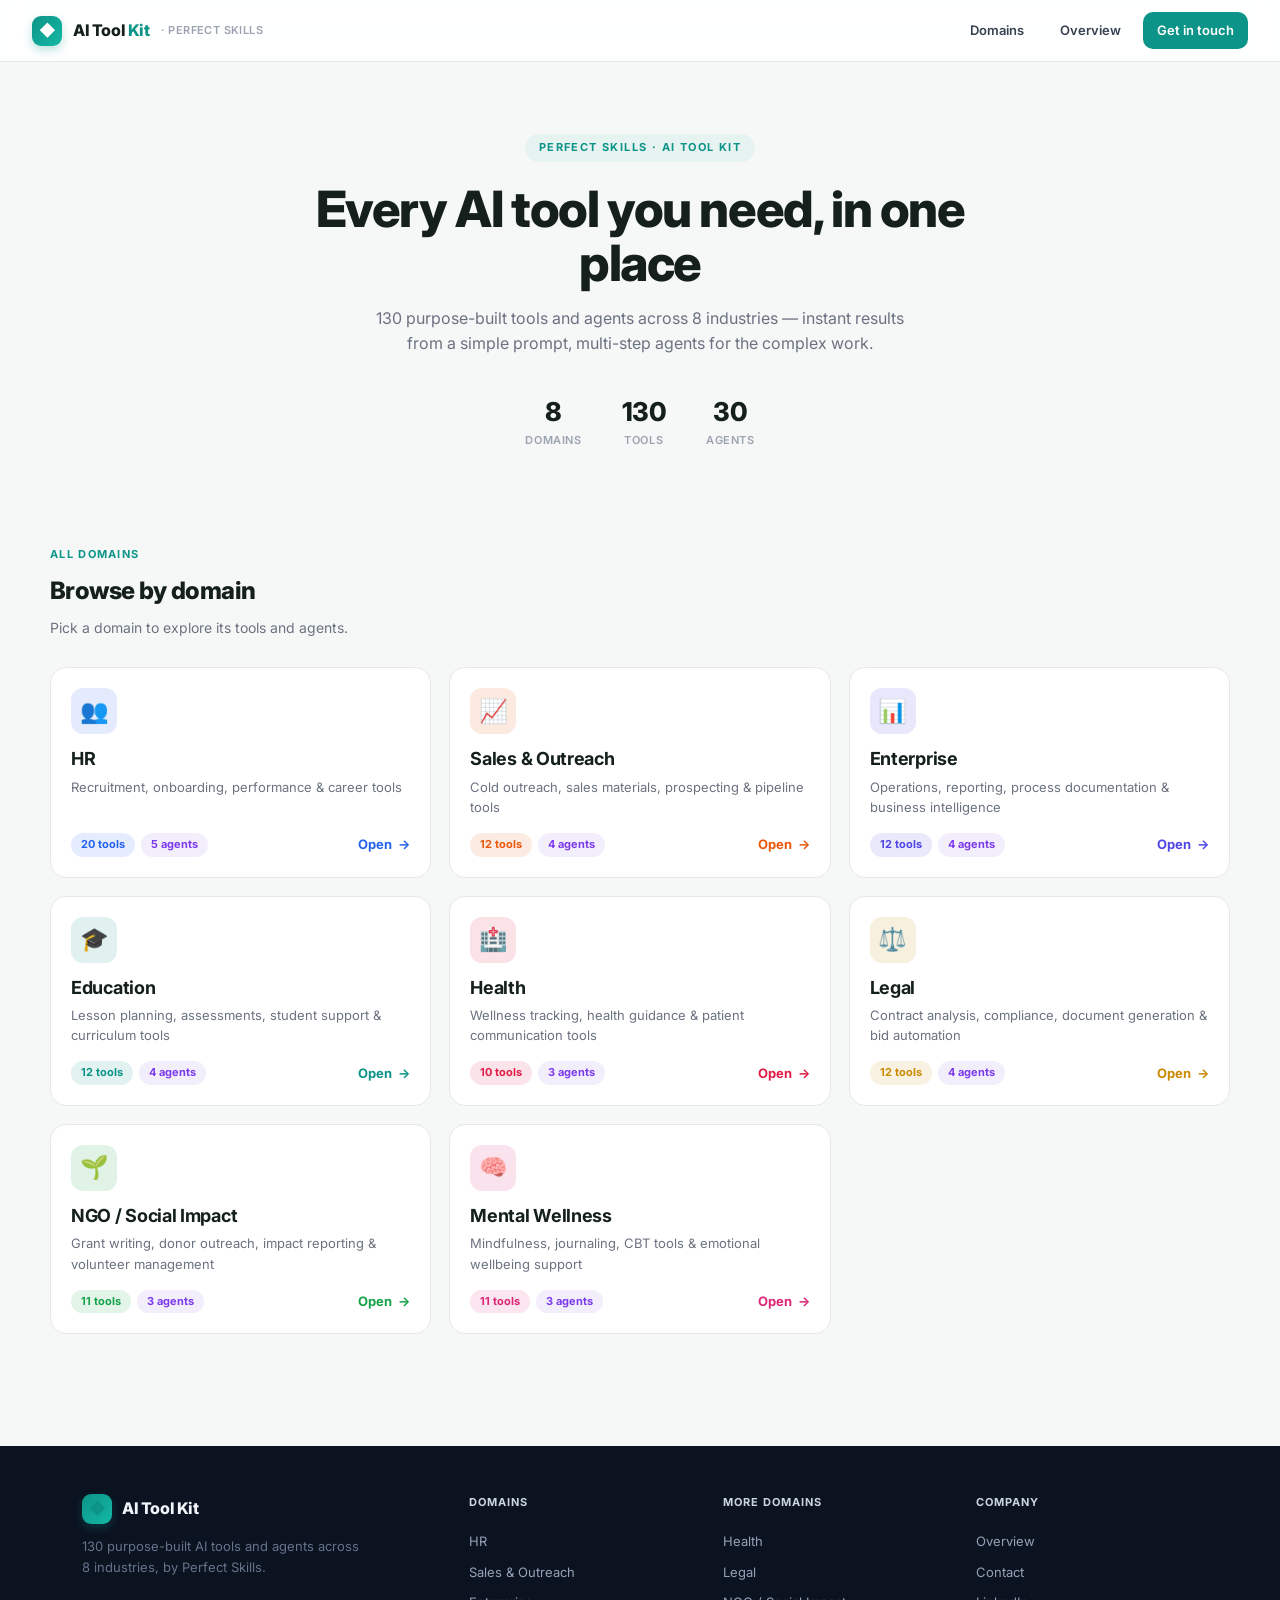
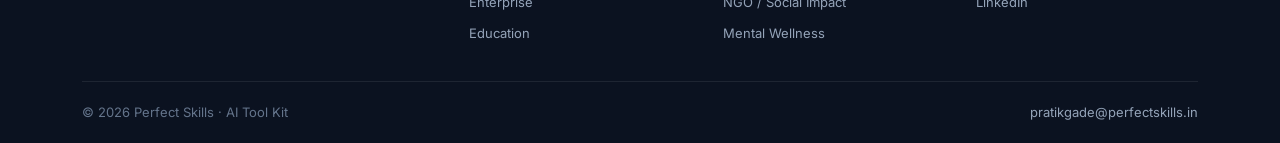
==== commit 2b79c291: "Redesign UI end-to-end (iLovePDF-style) with shared design system Full visual overhaul following iLo" ====
--- a/index.html
+++ b/index.html
@@ -6,299 +6,165 @@
   <title>AI Tool Kit — Perfect Skills</title>
   <link rel="preconnect" href="https://fonts.googleapis.com" />
   <link rel="preconnect" href="https://fonts.gstatic.com" crossorigin />
-  <link href="https://fonts.googleapis.com/css2?family=Inter:wght@400;500;600;700&display=swap" rel="stylesheet" />
-  <style>
-    *, *::before, *::after { box-sizing: border-box; margin: 0; padding: 0; }
-
-    :root {
-      --blue:        #2563eb;
-      --blue-light:  #eff6ff;
-      --blue-mid:    #dbeafe;
-      --dark:        #0f172a;
-      --mid:         #334155;
-      --muted:       #64748b;
-      --border:      #e2e8f0;
-      --bg:          #f8fafc;
-      --white:       #ffffff;
-      --radius:      12px;
-      --radius-sm:   8px;
-      --max-w:       1100px;
-      --text-xs:   11px;
-      --text-sm:   12px;
-      --text-base: 14px;
-      --text-md:   15px;
-      --text-lg:   18px;
-      --text-xl:   22px;
-      --text-hero: clamp(34px, 5vw, 50px);
-    }
-
-    html { scroll-behavior: smooth; }
-
-    body {
-      font-family: 'Inter', -apple-system, sans-serif;
-      background: var(--white);
-      color: var(--dark);
-      font-size: var(--text-base);
-      line-height: 1.6;
-      -webkit-font-smoothing: antialiased;
-    }
-
-    /* ── NAV ── */
-    nav {
-      position: sticky; top: 0; z-index: 100;
-      background: rgba(255,255,255,0.92);
-      backdrop-filter: blur(14px); -webkit-backdrop-filter: blur(14px);
-      border-bottom: 1px solid var(--border);
-      padding: 0 48px;
-      display: flex; align-items: center; justify-content: space-between;
-      height: 56px;
-    }
-    .nav-brand { display: flex; align-items: center; gap: 10px; text-decoration: none; }
-    .nav-logo { height: 26px; width: auto; display: block; }
-    .nav-brand-divider { width: 1px; height: 16px; background: var(--border); }
-    .nav-brand-product { font-size: var(--text-sm); font-weight: 500; color: var(--blue); }
-    .nav-links { display: flex; gap: 28px; list-style: none; }
-    .nav-links a { font-size: var(--text-sm); font-weight: 500; color: var(--muted); text-decoration: none; transition: color 0.15s; }
-    .nav-links a:hover { color: var(--blue); }
-
-    /* ── HERO ── */
-    .hero {
-      background: linear-gradient(150deg, #0a1628 0%, #0f172a 50%, #1a2d6e 100%);
-      padding: 88px 48px 80px; text-align: center;
-    }
-    .hero-label {
-      display: inline-flex; align-items: center; gap: 8px;
-      background: rgba(255,255,255,0.08); border: 1px solid rgba(255,255,255,0.14);
-      color: #7dd3fc; font-size: var(--text-xs); font-weight: 600;
-      letter-spacing: 1.6px; text-transform: uppercase;
-      padding: 5px 16px; border-radius: 99px; margin-bottom: 24px;
-    }
-    .hero h1 { font-size: var(--text-hero); font-weight: 700; letter-spacing: -1.2px; line-height: 1.08; margin-bottom: 8px; color: #f1f5f9; }
-    .hero-byline { font-size: var(--text-md); font-weight: 500; color: #3b82f6; margin-bottom: 16px; }
-    .hero-sub { font-size: var(--text-md); color: #64748b; max-width: 520px; margin: 0 auto 36px; line-height: 1.65; }
-    .hero-stats { display: flex; gap: 32px; justify-content: center; flex-wrap: wrap; }
-    .hero-stat { display: flex; flex-direction: column; align-items: center; gap: 4px; }
-    .hero-stat-num { font-size: var(--text-xl); font-weight: 700; color: #f1f5f9; letter-spacing: -0.4px; }
-    .hero-stat-label { font-size: var(--text-xs); color: #64748b; font-weight: 500; letter-spacing: 0.4px; text-transform: uppercase; }
-
-    /* ── SHARED ── */
-    .wrap { max-width: var(--max-w); margin: 0 auto; padding: 72px 48px; }
-    .sec-label { display: block; font-size: var(--text-xs); font-weight: 700; letter-spacing: 1.4px; text-transform: uppercase; color: var(--blue); margin-bottom: 10px; }
-    .sec-title { font-size: var(--text-xl); font-weight: 700; color: var(--dark); letter-spacing: -0.4px; margin-bottom: 8px; }
-    .sec-sub { font-size: var(--text-base); color: var(--muted); max-width: 560px; margin-bottom: 40px; line-height: 1.65; }
-
-    /* ── DOMAIN CARDS ── */
-    #domains { background: var(--bg); border-top: 1px solid var(--border); }
-    .domains-grid {
-      display: grid;
-      grid-template-columns: repeat(auto-fill, minmax(290px, 1fr));
-      gap: 18px;
-    }
-    .domain-card {
-      display: flex; flex-direction: column;
-      background: var(--white); border: 1px solid var(--border); border-radius: 16px;
-      padding: 22px 22px 20px; text-decoration: none;
-      transition: transform 0.18s ease, box-shadow 0.18s ease, border-color 0.18s ease;
-    }
-    .domain-card:hover {
-      transform: translateY(-4px);
-      box-shadow: 0 12px 28px rgba(15,23,42,0.10);
-      border-color: color-mix(in srgb, var(--accent) 50%, var(--border));
-    }
-    .dc-top { display: flex; align-items: flex-start; justify-content: space-between; gap: 10px; margin-bottom: 16px; }
-    .domain-icon {
-      width: 48px; height: 48px; border-radius: 12px; flex-shrink: 0;
-      display: flex; align-items: center; justify-content: center; font-size: 24px;
-      background: color-mix(in srgb, var(--accent) 14%, #fff);
-    }
-    .dc-pills { display: flex; gap: 6px; flex-wrap: wrap; justify-content: flex-end; }
-    .pill { font-size: var(--text-xs); font-weight: 600; padding: 3px 9px; border-radius: 99px; white-space: nowrap; }
-    .pill-tool  { background: color-mix(in srgb, var(--accent) 12%, #fff); color: var(--accent); }
-    .pill-agent { background: rgba(124,58,237,0.09); color: #7c3aed; }
-    .domain-name { font-size: var(--text-lg); font-weight: 700; color: var(--dark); letter-spacing: -0.3px; margin-bottom: 6px; }
-    .domain-tagline { font-size: var(--text-sm); color: var(--muted); line-height: 1.55; margin-bottom: 18px; }
-    .dc-open { margin-top: auto; font-size: var(--text-sm); font-weight: 600; color: var(--accent); display: inline-flex; align-items: center; gap: 6px; }
-    .dc-open .arr { transition: transform 0.18s ease; }
-    .domain-card:hover .dc-open .arr { transform: translateX(4px); }
-
-    /* ── CTA ── */
-    .cta-section { background: linear-gradient(135deg, #0f172a 0%, #1e3a8a 100%); padding: 72px 48px; text-align: center; }
-    .cta-section h2 { font-size: var(--text-xl); font-weight: 700; color: #f1f5f9; letter-spacing: -0.4px; margin-bottom: 12px; }
-    .cta-section p { font-size: var(--text-md); color: #64748b; margin-bottom: 32px; max-width: 440px; margin-left: auto; margin-right: auto; line-height: 1.65; }
-    .cta-links { display: flex; gap: 12px; justify-content: center; flex-wrap: wrap; }
-    .cta-btn { font-size: var(--text-sm); font-weight: 600; padding: 10px 24px; border-radius: 8px; text-decoration: none; transition: opacity 0.15s; }
-    .cta-btn:hover { opacity: 0.85; }
-    .cta-btn-primary { background: var(--blue); color: #fff; }
-    .cta-btn-ghost { background: rgba(255,255,255,0.07); border: 1px solid rgba(255,255,255,0.14); color: #94a3b8; }
-
-    /* ── FOOTER ── */
-    footer { background: #020617; color: #334155; text-align: center; padding: 28px 48px; font-size: var(--text-sm); }
-    footer a { color: #3b82f6; text-decoration: none; }
-    footer a:hover { color: #60a5fa; }
-
-    /* ── RESPONSIVE ── */
-    @media (max-width: 640px) {
-      nav { padding: 0 20px; }
-      .nav-links { display: none; }
-      .hero { padding: 56px 24px 52px; }
-      .hero-stats { gap: 20px; }
-      .wrap { padding: 48px 20px; }
-      .domains-grid { grid-template-columns: 1fr; }
-      .cta-section { padding: 52px 24px; }
-    }
-  </style>
+  <link href="https://fonts.googleapis.com/css2?family=Inter:wght@400;500;600;700;800&display=swap" rel="stylesheet" />
+  <link rel="stylesheet" href="assets/styles.css" />
 </head>
 <body>
 
 <!-- NAV -->
-<nav>
-  <a class="nav-brand" href="#">
-    <img src="perfectskills_logo.png" alt="Perfect Skills" class="nav-logo" />
-    <span class="nav-brand-divider"></span>
-    <span class="nav-brand-product">AI Tool Kit</span>
+<nav class="site-nav">
+  <a class="nav-brand" href="index.html">
+    <span class="nav-mark">◆</span>
+    <span class="nav-title">AI Tool<span> Kit</span></span>
+    <span class="nav-sub">· Perfect Skills</span>
   </a>
-  <ul class="nav-links">
-    <li><a href="#domains">Domains</a></li>
-    <li><a href="mailto:pratikgade@perfectskills.in">Contact</a></li>
-  </ul>
+  <div class="nav-links">
+    <a class="nav-link" href="#domains">Domains</a>
+    <a class="nav-link" href="one-pager.html">Overview</a>
+    <a class="nav-link cta" href="mailto:pratikgade@perfectskills.in">Get in touch</a>
+  </div>
 </nav>
 
 <!-- HERO -->
-<section class="hero">
-  <div class="hero-label">Perfect Skills · AI Tool Kit</div>
-  <h1>AI Tools for Every Domain</h1>
-  <p class="hero-byline">by Perfect Skills</p>
-  <p class="hero-sub">130 purpose-built AI tools and agents across 8 industries — prompt-based tools for instant results, multi-step agents for complex workflows.</p>
+<header class="hero">
+  <span class="hero-eyebrow">Perfect Skills · AI Tool Kit</span>
+  <h1>Every AI tool you need, in one place</h1>
+  <p>130 purpose-built tools and agents across 8 industries — instant results from a simple prompt, multi-step agents for the complex work.</p>
   <div class="hero-stats">
-    <div class="hero-stat"><span class="hero-stat-num">8</span><span class="hero-stat-label">Domains</span></div>
-    <div class="hero-stat"><span class="hero-stat-num">130</span><span class="hero-stat-label">Tools</span></div>
-    <div class="hero-stat"><span class="hero-stat-num">30</span><span class="hero-stat-label">Agents</span></div>
+    <div><div class="hero-stat-num">8</div><div class="hero-stat-lbl">Domains</div></div>
+    <div><div class="hero-stat-num">130</div><div class="hero-stat-lbl">Tools</div></div>
+    <div><div class="hero-stat-num">30</div><div class="hero-stat-lbl">Agents</div></div>
   </div>
-</section>
+</header>
 
 <!-- DOMAINS -->
 <section id="domains">
-  <div class="wrap">
-    <span class="sec-label">All Domains</span>
-    <h2 class="sec-title">Browse by Domain</h2>
+  <div class="wrap section">
+    <span class="sec-eyebrow">All Domains</span>
+    <h2 class="sec-title">Browse by domain</h2>
     <p class="sec-sub">Pick a domain to explore its tools and agents.</p>
 
-    <div class="domains-grid">
-      <a class="domain-card" href="hr.html" style="--accent:#2563eb">
-        <div class="dc-top">
-          <div class="domain-icon">👥</div>
-          <div class="dc-pills">
-            <span class="pill pill-tool">20 tools</span>
-            <span class="pill pill-agent">5 agents</span>
-          </div>
+    <div class="grid domains" style="margin-top:28px">
+
+      <a class="card" style="--accent:#2563eb" href="hr.html">
+        <div class="card-top"><div class="card-icon">👥</div></div>
+        <div class="card-title">HR</div>
+        <div class="card-desc">Recruitment, onboarding, performance &amp; career tools</div>
+        <div class="card-foot">
+          <span style="display:flex;gap:6px"><span class="pill pill-accent">20 tools</span><span class="pill pill-agent">5 agents</span></span>
+          <span class="card-open">Open <span class="arr">→</span></span>
         </div>
-        <h3 class="domain-name">HR</h3>
-        <p class="domain-tagline">Recruitment, onboarding, performance & career tools</p>
-        <span class="dc-open">Open tools <span class="arr">→</span></span>
       </a>
-      <a class="domain-card" href="sales.html" style="--accent:#ea580c">
-        <div class="dc-top">
-          <div class="domain-icon">📈</div>
-          <div class="dc-pills">
-            <span class="pill pill-tool">12 tools</span>
-            <span class="pill pill-agent">4 agents</span>
-          </div>
+
+      <a class="card" style="--accent:#ea580c" href="sales.html">
+        <div class="card-top"><div class="card-icon">📈</div></div>
+        <div class="card-title">Sales &amp; Outreach</div>
+        <div class="card-desc">Cold outreach, sales materials, prospecting &amp; pipeline tools</div>
+        <div class="card-foot">
+          <span style="display:flex;gap:6px"><span class="pill pill-accent">12 tools</span><span class="pill pill-agent">4 agents</span></span>
+          <span class="card-open">Open <span class="arr">→</span></span>
         </div>
-        <h3 class="domain-name">Sales & Outreach</h3>
-        <p class="domain-tagline">Cold outreach, sales materials, prospecting & pipeline tools</p>
-        <span class="dc-open">Open tools <span class="arr">→</span></span>
       </a>
-      <a class="domain-card" href="enterprise.html" style="--accent:#4f46e5">
-        <div class="dc-top">
-          <div class="domain-icon">📊</div>
-          <div class="dc-pills">
-            <span class="pill pill-tool">12 tools</span>
-            <span class="pill pill-agent">4 agents</span>
-          </div>
+
+      <a class="card" style="--accent:#4f46e5" href="enterprise.html">
+        <div class="card-top"><div class="card-icon">📊</div></div>
+        <div class="card-title">Enterprise</div>
+        <div class="card-desc">Operations, reporting, process documentation &amp; business intelligence</div>
+        <div class="card-foot">
+          <span style="display:flex;gap:6px"><span class="pill pill-accent">12 tools</span><span class="pill pill-agent">4 agents</span></span>
+          <span class="card-open">Open <span class="arr">→</span></span>
         </div>
-        <h3 class="domain-name">Enterprise</h3>
-        <p class="domain-tagline">Operations, reporting, process documentation & business intelligence</p>
-        <span class="dc-open">Open tools <span class="arr">→</span></span>
       </a>
-      <a class="domain-card" href="education.html" style="--accent:#0d9488">
-        <div class="dc-top">
-          <div class="domain-icon">🎓</div>
-          <div class="dc-pills">
-            <span class="pill pill-tool">12 tools</span>
-            <span class="pill pill-agent">4 agents</span>
-          </div>
+
+      <a class="card" style="--accent:#0d9488" href="education.html">
+        <div class="card-top"><div class="card-icon">🎓</div></div>
+        <div class="card-title">Education</div>
+        <div class="card-desc">Lesson planning, assessments, student support &amp; curriculum tools</div>
+        <div class="card-foot">
+          <span style="display:flex;gap:6px"><span class="pill pill-accent">12 tools</span><span class="pill pill-agent">4 agents</span></span>
+          <span class="card-open">Open <span class="arr">→</span></span>
         </div>
-        <h3 class="domain-name">Education</h3>
-        <p class="domain-tagline">Lesson planning, assessments, student support & curriculum tools</p>
-        <span class="dc-open">Open tools <span class="arr">→</span></span>
       </a>
-      <a class="domain-card" href="health.html" style="--accent:#e11d48">
-        <div class="dc-top">
-          <div class="domain-icon">🏥</div>
-          <div class="dc-pills">
-            <span class="pill pill-tool">10 tools</span>
-            <span class="pill pill-agent">3 agents</span>
-          </div>
+
+      <a class="card" style="--accent:#e11d48" href="health.html">
+        <div class="card-top"><div class="card-icon">🏥</div></div>
+        <div class="card-title">Health</div>
+        <div class="card-desc">Wellness tracking, health guidance &amp; patient communication tools</div>
+        <div class="card-foot">
+          <span style="display:flex;gap:6px"><span class="pill pill-accent">10 tools</span><span class="pill pill-agent">3 agents</span></span>
+          <span class="card-open">Open <span class="arr">→</span></span>
         </div>
-        <h3 class="domain-name">Health</h3>
-        <p class="domain-tagline">Wellness tracking, health guidance & patient communication tools</p>
-        <span class="dc-open">Open tools <span class="arr">→</span></span>
       </a>
-      <a class="domain-card" href="legal.html" style="--accent:#ca8a04">
-        <div class="dc-top">
-          <div class="domain-icon">⚖️</div>
-          <div class="dc-pills">
-            <span class="pill pill-tool">12 tools</span>
-            <span class="pill pill-agent">4 agents</span>
-          </div>
+
+      <a class="card" style="--accent:#ca8a04" href="legal.html">
+        <div class="card-top"><div class="card-icon">⚖️</div></div>
+        <div class="card-title">Legal</div>
+        <div class="card-desc">Contract analysis, compliance, document generation &amp; bid automation</div>
+        <div class="card-foot">
+          <span style="display:flex;gap:6px"><span class="pill pill-accent">12 tools</span><span class="pill pill-agent">4 agents</span></span>
+          <span class="card-open">Open <span class="arr">→</span></span>
         </div>
-        <h3 class="domain-name">Legal</h3>
-        <p class="domain-tagline">Contract analysis, compliance, document generation & bid automation</p>
-        <span class="dc-open">Open tools <span class="arr">→</span></span>
       </a>
-      <a class="domain-card" href="ngo.html" style="--accent:#16a34a">
-        <div class="dc-top">
-          <div class="domain-icon">🌱</div>
-          <div class="dc-pills">
-            <span class="pill pill-tool">11 tools</span>
-            <span class="pill pill-agent">3 agents</span>
-          </div>
+
+      <a class="card" style="--accent:#16a34a" href="ngo.html">
+        <div class="card-top"><div class="card-icon">🌱</div></div>
+        <div class="card-title">NGO / Social Impact</div>
+        <div class="card-desc">Grant writing, donor outreach, impact reporting &amp; volunteer management</div>
+        <div class="card-foot">
+          <span style="display:flex;gap:6px"><span class="pill pill-accent">11 tools</span><span class="pill pill-agent">3 agents</span></span>
+          <span class="card-open">Open <span class="arr">→</span></span>
         </div>
-        <h3 class="domain-name">NGO / Social Impact</h3>
-        <p class="domain-tagline">Grant writing, donor outreach, impact reporting & volunteer management</p>
-        <span class="dc-open">Open tools <span class="arr">→</span></span>
       </a>
-      <a class="domain-card" href="mental-wellness.html" style="--accent:#db2777">
-        <div class="dc-top">
-          <div class="domain-icon">🧠</div>
-          <div class="dc-pills">
-            <span class="pill pill-tool">11 tools</span>
-            <span class="pill pill-agent">3 agents</span>
-          </div>
+
+      <a class="card" style="--accent:#db2777" href="mental-wellness.html">
+        <div class="card-top"><div class="card-icon">🧠</div></div>
+        <div class="card-title">Mental Wellness</div>
+        <div class="card-desc">Mindfulness, journaling, CBT tools &amp; emotional wellbeing support</div>
+        <div class="card-foot">
+          <span style="display:flex;gap:6px"><span class="pill pill-accent">11 tools</span><span class="pill pill-agent">3 agents</span></span>
+          <span class="card-open">Open <span class="arr">→</span></span>
         </div>
-        <h3 class="domain-name">Mental Wellness</h3>
-        <p class="domain-tagline">Mindfulness, journaling, CBT tools & emotional wellbeing support</p>
-        <span class="dc-open">Open tools <span class="arr">→</span></span>
       </a>
+
     </div>
   </div>
 </section>
 
-<!-- CTA -->
-<section class="cta-section">
-  <h2>Ready to put these to work?</h2>
-  <p>Get in touch to discuss how these tools can be integrated into your workflow.</p>
-  <div class="cta-links">
-    <a class="cta-btn cta-btn-primary" href="mailto:pratikgade@perfectskills.in">Get in Touch</a>
-    <a class="cta-btn cta-btn-ghost" href="https://linkedin.com/in/pratikgade13" target="_blank">LinkedIn</a>
+<!-- FOOTER -->
+<footer class="site-footer">
+  <div class="wrap">
+    <div class="footer-grid">
+      <div class="footer-brand">
+        <span class="nav-title" style="display:inline-flex;align-items:center;gap:10px"><span class="nav-mark">◆</span>AI Tool Kit</span>
+        <p>130 purpose-built AI tools and agents across 8 industries, by Perfect Skills.</p>
+      </div>
+      <div class="footer-col">
+        <h4>Domains</h4>
+        <a href="hr.html">HR</a>
+        <a href="sales.html">Sales &amp; Outreach</a>
+        <a href="enterprise.html">Enterprise</a>
+        <a href="education.html">Education</a>
+      </div>
+      <div class="footer-col">
+        <h4>More domains</h4>
+        <a href="health.html">Health</a>
+        <a href="legal.html">Legal</a>
+        <a href="ngo.html">NGO / Social Impact</a>
+        <a href="mental-wellness.html">Mental Wellness</a>
+      </div>
+      <div class="footer-col">
+        <h4>Company</h4>
+        <a href="one-pager.html">Overview</a>
+        <a href="mailto:pratikgade@perfectskills.in">Contact</a>
+        <a href="https://linkedin.com/in/pratikgade13" target="_blank" rel="noopener">LinkedIn</a>
+      </div>
+    </div>
+    <div class="footer-bar">
+      <span>© 2026 Perfect Skills · AI Tool Kit</span>
+      <span><a href="mailto:pratikgade@perfectskills.in">pratikgade@perfectskills.in</a></span>
+    </div>
   </div>
-</section>
-
-<!-- FOOTER -->
-<footer>
-  <p>© 2025 Perfect Skills &nbsp;·&nbsp; <a href="mailto:pratikgade@perfectskills.in">pratikgade@perfectskills.in</a> &nbsp;·&nbsp; <a href="https://linkedin.com/in/pratikgade13" target="_blank">LinkedIn</a></p>
 </footer>
-
 
 </body>
 </html>
--- a/assets/styles.css
+++ b/assets/styles.css
@@ -0,0 +1,282 @@
+/* ============================================================
+   PS Tools — AI Tool Kit · shared design system
+   iLovePDF-inspired: white surfaces, colorful tool icons,
+   single teal accent, generous whitespace.
+   ============================================================ */
+
+*, *::before, *::after { box-sizing: border-box; margin: 0; padding: 0; }
+
+:root {
+  /* brand / accent */
+  --primary:        #0d9488;
+  --primary-hover:  #0f766e;
+  --primary-tint:   #e6f3f1;          /* teal wash */
+  --primary-ring:   rgba(13,148,136,0.30);
+
+  /* ink + surfaces */
+  --ink:            #15201d;
+  --ink-soft:       #374151;
+  --muted:          #6b7280;
+  --faint:          #9aa3af;
+  --border:         #e5e7eb;
+  --border-soft:    #eef1f4;
+  --bg:             #ffffff;
+  --surface:        #f6f8f8;          /* page background */
+  --surface-2:      #f9fafb;
+
+  /* agents keep a distinct purple */
+  --agent:          #7c3aed;
+  --agent-tint:     #f3eefc;
+
+  /* radius + shadow */
+  --r-card:   16px;
+  --r-md:     12px;
+  --r-btn:    10px;
+  --r-pill:   999px;
+  --shadow-sm:  0 1px 2px rgba(15,23,42,0.04);
+  --shadow-card:0 14px 30px rgba(15,23,42,0.10);
+  --shadow-nav: 0 1px 0 rgba(15,23,42,0.06);
+
+  /* type scale */
+  --t-hero:  clamp(34px, 5vw, 50px);
+  --t-h2:    24px;
+  --t-h3:    18px;
+  --t-lg:    16px;
+  --t-base:  14px;
+  --t-sm:    13px;
+  --t-xs:    11px;
+
+  --maxw:    1180px;
+  --nav-h:   62px;
+}
+
+html { scroll-behavior: smooth; }
+html, body { max-width: 100%; overflow-x: hidden; }
+body {
+  font-family: 'Inter', -apple-system, BlinkMacSystemFont, 'Segoe UI', sans-serif;
+  color: var(--ink);
+  background: var(--surface);
+  font-size: var(--t-base);
+  line-height: 1.6;
+  -webkit-font-smoothing: antialiased;
+  text-rendering: optimizeLegibility;
+}
+a { color: inherit; text-decoration: none; }
+button { font-family: inherit; cursor: pointer; }
+::selection { background: var(--primary-tint); }
+
+/* ── NAV ─────────────────────────────────────────────── */
+.site-nav {
+  position: sticky; top: 0; z-index: 100;
+  height: var(--nav-h);
+  background: rgba(255,255,255,0.9);
+  backdrop-filter: blur(14px); -webkit-backdrop-filter: blur(14px);
+  border-bottom: 1px solid var(--border);
+  display: flex; align-items: center; justify-content: space-between;
+  padding: 0 32px;
+}
+.nav-brand { display: flex; align-items: center; gap: 11px; min-width: 0; }
+.nav-links { flex-shrink: 0; }
+.nav-mark {
+  width: 30px; height: 30px; border-radius: 9px; flex-shrink: 0;
+  background: linear-gradient(135deg, var(--primary) 0%, #14b8a6 100%);
+  display: flex; align-items: center; justify-content: center;
+  color: #fff; font-size: 16px; box-shadow: 0 4px 10px rgba(13,148,136,0.28);
+}
+.nav-title { font-size: var(--t-lg); font-weight: 800; letter-spacing: -0.4px; color: var(--ink); }
+.nav-title span { color: var(--primary); }
+.nav-sub { font-size: var(--t-xs); font-weight: 600; color: var(--faint); letter-spacing: 0.4px; text-transform: uppercase; }
+.nav-links { display: flex; align-items: center; gap: 8px; }
+.nav-link {
+  font-size: var(--t-sm); font-weight: 600; color: var(--ink-soft);
+  padding: 8px 14px; border-radius: var(--r-btn); transition: background .15s, color .15s;
+}
+.nav-link:hover { background: var(--surface); color: var(--primary); }
+.nav-link.cta { background: var(--primary); color: #fff; }
+.nav-link.cta:hover { background: var(--primary-hover); color: #fff; }
+
+/* ── LAYOUT ──────────────────────────────────────────── */
+.wrap { max-width: var(--maxw); margin: 0 auto; padding: 0 32px; }
+.section { padding: 56px 0 72px; }
+
+/* ── HERO (landing) ──────────────────────────────────── */
+.hero { text-align: center; padding: 72px 32px 36px; }
+.hero-eyebrow {
+  display: inline-block; font-size: var(--t-xs); font-weight: 700;
+  letter-spacing: 1.4px; text-transform: uppercase; color: var(--primary);
+  background: var(--primary-tint); padding: 5px 14px; border-radius: var(--r-pill); margin-bottom: 20px;
+}
+.hero h1 { font-size: var(--t-hero); font-weight: 800; letter-spacing: -1.4px; line-height: 1.08; color: var(--ink); max-width: 760px; margin: 0 auto; }
+.hero p { font-size: var(--t-lg); color: var(--muted); max-width: 560px; margin: 16px auto 0; }
+.hero-stats { display: flex; gap: 40px; justify-content: center; margin-top: 34px; flex-wrap: wrap; }
+.hero-stat-num { font-size: 26px; font-weight: 800; color: var(--ink); letter-spacing: -0.5px; }
+.hero-stat-lbl { font-size: var(--t-xs); font-weight: 600; color: var(--faint); text-transform: uppercase; letter-spacing: 0.6px; }
+
+/* ── SECTION HEADINGS ────────────────────────────────── */
+.sec-eyebrow { font-size: var(--t-xs); font-weight: 700; letter-spacing: 1.3px; text-transform: uppercase; color: var(--primary); }
+.sec-title { font-size: var(--t-h2); font-weight: 800; letter-spacing: -0.6px; color: var(--ink); margin-top: 8px; }
+.sec-sub { font-size: var(--t-base); color: var(--muted); margin-top: 6px; max-width: 560px; }
+
+/* ── CHIPS / TOOLBAR ─────────────────────────────────── */
+.toolbar { display: flex; align-items: center; gap: 14px; flex-wrap: wrap; margin: 26px 0 24px; }
+.chips { display: flex; gap: 8px; flex-wrap: wrap; }
+.chip {
+  font-size: var(--t-sm); font-weight: 600; color: var(--ink-soft);
+  background: var(--bg); border: 1px solid var(--border); border-radius: var(--r-pill);
+  padding: 7px 16px; transition: all .15s;
+}
+.chip:hover { border-color: var(--primary); color: var(--primary); }
+.chip.active { background: var(--primary); border-color: var(--primary); color: #fff; }
+.chip .chip-n { opacity: 0.7; margin-left: 5px; font-weight: 600; }
+
+.search {
+  flex: 1; min-width: 200px; max-width: 320px; margin-left: auto;
+  display: flex; align-items: center; gap: 8px;
+  background: var(--bg); border: 1px solid var(--border); border-radius: var(--r-btn);
+  padding: 9px 14px; transition: border-color .15s, box-shadow .15s;
+}
+.search:focus-within { border-color: var(--primary); box-shadow: 0 0 0 3px var(--primary-ring); }
+.search svg { flex-shrink: 0; color: var(--faint); }
+.search input { border: none; outline: none; width: 100%; font-size: var(--t-base); color: var(--ink); background: transparent; }
+
+/* ── TOOL / DOMAIN GRID ──────────────────────────────── */
+.grid { display: grid; grid-template-columns: repeat(auto-fill, minmax(248px, 1fr)); gap: 16px; }
+.grid.domains { grid-template-columns: repeat(auto-fill, minmax(300px, 1fr)); gap: 18px; }
+
+.card {
+  display: flex; flex-direction: column; height: 100%;
+  background: var(--bg); border: 1px solid var(--border); border-radius: var(--r-card);
+  padding: 20px; text-align: left;
+  transition: transform .18s ease, box-shadow .18s ease, border-color .18s ease;
+}
+button.card { width: 100%; }
+.card:hover { transform: translateY(-4px); box-shadow: var(--shadow-card); border-color: color-mix(in srgb, var(--accent, var(--primary)) 45%, var(--border)); }
+
+.card-icon {
+  width: 46px; height: 46px; border-radius: 12px; flex-shrink: 0;
+  display: flex; align-items: center; justify-content: center; font-size: 23px;
+  background: color-mix(in srgb, var(--accent, var(--primary)) 13%, #fff);
+  margin-bottom: 14px;
+}
+.card-top { display: flex; align-items: flex-start; justify-content: space-between; gap: 10px; }
+.card-title { font-size: var(--t-h3); font-weight: 700; color: var(--ink); letter-spacing: -0.3px; line-height: 1.25; }
+.card-desc { font-size: var(--t-sm); color: var(--muted); line-height: 1.55; margin-top: 6px; }
+.card-foot { margin-top: auto; padding-top: 16px; display: flex; align-items: center; justify-content: space-between; }
+
+/* pills */
+.pill { font-size: var(--t-xs); font-weight: 700; padding: 3px 10px; border-radius: var(--r-pill); white-space: nowrap; }
+.pill-accent { background: color-mix(in srgb, var(--accent, var(--primary)) 12%, #fff); color: var(--accent, var(--primary)); }
+.pill-agent  { background: var(--agent-tint); color: var(--agent); }
+.pill-tool   { background: var(--primary-tint); color: var(--primary); }
+
+.card-open { font-size: var(--t-sm); font-weight: 700; color: var(--accent, var(--primary)); display: inline-flex; align-items: center; gap: 6px; }
+.card-open .arr { transition: transform .18s ease; }
+.card:hover .card-open .arr { transform: translateX(4px); }
+
+/* agent card subtle differentiation */
+.card.agent { --accent: var(--agent); }
+.card .tag-agent { position: static; }
+
+/* ── DOMAIN PAGE HEAD ────────────────────────────────── */
+.page-head { background: var(--bg); border-bottom: 1px solid var(--border); }
+.page-head .wrap { padding-top: 30px; padding-bottom: 30px; }
+.crumb { font-size: var(--t-sm); font-weight: 600; color: var(--muted); display: inline-flex; align-items: center; gap: 6px; margin-bottom: 16px; }
+.crumb a:hover { color: var(--primary); }
+.page-head-row { display: flex; align-items: center; gap: 16px; }
+.page-head-icon { width: 52px; height: 52px; border-radius: 14px; display: flex; align-items: center; justify-content: center; font-size: 26px; background: var(--primary-tint); flex-shrink: 0; }
+.page-head h1 { font-size: var(--t-h2); font-weight: 800; letter-spacing: -0.6px; color: var(--ink); }
+.page-head .meta { font-size: var(--t-sm); color: var(--muted); margin-top: 2px; }
+
+/* ── FOCUSED TOOL VIEW ───────────────────────────────── */
+.focused { max-width: 780px; margin: 0 auto; padding: 40px 32px 72px; }
+.back-link { display: inline-flex; align-items: center; gap: 7px; font-size: var(--t-sm); font-weight: 600; color: var(--muted); margin-bottom: 22px; transition: color .15s, gap .15s; }
+.back-link:hover { color: var(--primary); gap: 10px; }
+.focused-head { text-align: center; margin-bottom: 30px; }
+.focused-head .f-icon { width: 56px; height: 56px; border-radius: 15px; display: inline-flex; align-items: center; justify-content: center; font-size: 28px; background: color-mix(in srgb, var(--accent, var(--primary)) 13%, #fff); margin-bottom: 16px; }
+.focused-head h2 { font-size: 28px; font-weight: 800; letter-spacing: -0.7px; color: var(--ink); }
+.focused-head p { font-size: var(--t-lg); color: var(--muted); margin-top: 8px; max-width: 560px; margin-inline: auto; }
+
+.form-card { background: var(--bg); border: 1px solid var(--border); border-radius: var(--r-card); padding: 26px; box-shadow: var(--shadow-sm); }
+.field { margin-bottom: 18px; }
+.field:last-of-type { margin-bottom: 0; }
+.field-label { display: block; font-size: var(--t-sm); font-weight: 600; color: var(--ink-soft); margin-bottom: 7px; }
+.field-opt { color: var(--faint); font-weight: 500; }
+.field input[type=text], .field textarea, .field select {
+  width: 100%; font-family: inherit; font-size: var(--t-base); color: var(--ink);
+  background: var(--surface-2); border: 1px solid var(--border); border-radius: var(--r-btn);
+  padding: 11px 13px; transition: border-color .15s, box-shadow .15s, background .15s;
+}
+.field textarea { resize: vertical; min-height: 96px; line-height: 1.6; }
+.field input:focus, .field textarea:focus, .field select:focus { outline: none; border-color: var(--primary); background: #fff; box-shadow: 0 0 0 3px var(--primary-ring); }
+.field input.err, .field textarea.err { border-color: #ef4444; box-shadow: 0 0 0 3px rgba(239,68,68,0.18); }
+.btn-upload { display: inline-flex; align-items: center; gap: 6px; margin-top: 9px; font-size: var(--t-sm); font-weight: 600; color: var(--muted); border: 1px dashed var(--border); border-radius: var(--r-btn); padding: 7px 12px; transition: all .15s; }
+.btn-upload:hover { border-color: var(--primary); color: var(--primary); }
+.btn-upload input { display: none; }
+
+.btn-primary {
+  display: inline-flex; align-items: center; justify-content: center; gap: 8px;
+  width: 100%; margin-top: 22px; font-size: var(--t-lg); font-weight: 700; color: #fff;
+  background: var(--primary); border: none; border-radius: var(--r-btn); padding: 14px 24px;
+  box-shadow: 0 6px 16px rgba(13,148,136,0.28); transition: background .15s, transform .1s, box-shadow .15s;
+}
+.btn-primary:hover { background: var(--primary-hover); box-shadow: 0 8px 20px rgba(13,148,136,0.34); }
+.btn-primary:active { transform: translateY(1px); }
+.btn-primary:disabled { opacity: 0.6; cursor: progress; box-shadow: none; }
+
+/* ── OUTPUT ──────────────────────────────────────────── */
+.output-card { margin-top: 26px; background: var(--bg); border: 1px solid var(--border); border-radius: var(--r-card); overflow: hidden; box-shadow: var(--shadow-sm); }
+.output-head { display: flex; align-items: center; justify-content: space-between; padding: 14px 20px; border-bottom: 1px solid var(--border); background: var(--surface-2); }
+.output-head .lbl { font-size: var(--t-xs); font-weight: 700; letter-spacing: 0.8px; text-transform: uppercase; color: var(--muted); }
+.output-actions { display: flex; gap: 8px; }
+.btn-mini { font-size: var(--t-sm); font-weight: 600; color: var(--ink-soft); background: var(--bg); border: 1px solid var(--border); border-radius: 8px; padding: 6px 12px; transition: all .15s; }
+.btn-mini:hover { border-color: var(--primary); color: var(--primary); }
+.output-body { padding: 22px; min-height: 140px; font-size: var(--t-base); line-height: 1.7; color: var(--ink-soft); word-wrap: break-word; }
+.output-body.empty { display: flex; flex-direction: column; align-items: center; justify-content: center; text-align: center; color: var(--faint); gap: 8px; min-height: 180px; }
+.output-body.empty .e-icon { font-size: 26px; }
+.output-body.streaming { white-space: pre-wrap; }
+.output-body h1, .output-body h2, .output-body h3 { color: var(--ink); margin: 18px 0 8px; line-height: 1.3; }
+.output-body h1 { font-size: 21px; } .output-body h2 { font-size: 18px; } .output-body h3 { font-size: 15px; }
+.output-body p { margin: 0 0 11px; } .output-body ul, .output-body ol { margin: 0 0 12px 22px; } .output-body li { margin: 3px 0; }
+.output-body strong { color: var(--ink); } .output-body code { background: var(--surface); padding: 1px 6px; border-radius: 5px; font-size: 13px; }
+.output-body blockquote { border-left: 3px solid var(--primary); background: var(--primary-tint); padding: 10px 14px; border-radius: 0 8px 8px 0; margin: 0 0 12px; color: var(--ink-soft); }
+.output-body hr { border: none; border-top: 1px solid var(--border); margin: 16px 0; }
+.output-body table { border-collapse: collapse; width: 100%; margin: 0 0 12px; }
+.output-body th, .output-body td { border: 1px solid var(--border); padding: 7px 10px; text-align: left; font-size: 13px; }
+.dots span { animation: blink 1.4s infinite both; } .dots span:nth-child(2){animation-delay:.2s} .dots span:nth-child(3){animation-delay:.4s}
+@keyframes blink { 0%,80%,100%{opacity:.2} 40%{opacity:1} }
+
+/* empty state for grid search */
+.grid-empty { text-align: center; color: var(--faint); padding: 60px 0; font-size: var(--t-base); }
+
+/* ── FOOTER ──────────────────────────────────────────── */
+.site-footer { background: #0b1220; color: #94a3b8; margin-top: 40px; }
+.footer-grid { display: grid; grid-template-columns: 1.6fr repeat(3, 1fr); gap: 32px; padding: 48px 0 32px; }
+.footer-brand .nav-title { color: #f1f5f9; }
+.footer-brand p { font-size: var(--t-sm); color: #64748b; margin-top: 12px; max-width: 280px; line-height: 1.6; }
+.footer-col h4 { font-size: var(--t-xs); font-weight: 700; letter-spacing: 1px; text-transform: uppercase; color: #cbd5e1; margin-bottom: 14px; }
+.footer-col a, .footer-col span { display: block; font-size: var(--t-sm); color: #94a3b8; padding: 5px 0; transition: color .15s; }
+.footer-col a:hover { color: var(--primary); }
+.footer-bar { border-top: 1px solid rgba(255,255,255,0.08); padding: 20px 0; display: flex; align-items: center; justify-content: space-between; flex-wrap: wrap; gap: 10px; font-size: var(--t-sm); color: #64748b; }
+.footer-bar a { color: #94a3b8; } .footer-bar a:hover { color: var(--primary); }
+
+/* ── RESPONSIVE ──────────────────────────────────────── */
+@media (max-width: 860px) {
+  .footer-grid { grid-template-columns: 1fr 1fr; gap: 28px; }
+}
+@media (max-width: 640px) {
+  .site-nav { padding: 0 14px; gap: 10px; }
+  .nav-sub { display: none; }
+  .nav-title { font-size: 15px; white-space: nowrap; overflow: hidden; text-overflow: ellipsis; }
+  .nav-links .nav-link:not(.cta) { display: none; }
+  .nav-link.cta { padding: 8px 13px; white-space: nowrap; }
+  .wrap { padding: 0 18px; }
+  .hero { padding: 52px 20px 28px; }
+  .hero-stats { gap: 26px; }
+  .grid, .grid.domains { grid-template-columns: 1fr; }
+  .search { margin-left: 0; max-width: none; order: 3; width: 100%; }
+  .focused { padding: 28px 18px 56px; }
+  .form-card { padding: 20px; }
+  .footer-grid { grid-template-columns: 1fr; gap: 24px; padding: 36px 0 24px; }
+  .page-head-row { gap: 13px; }
+  .page-head-icon { width: 46px; height: 46px; font-size: 23px; }
+}
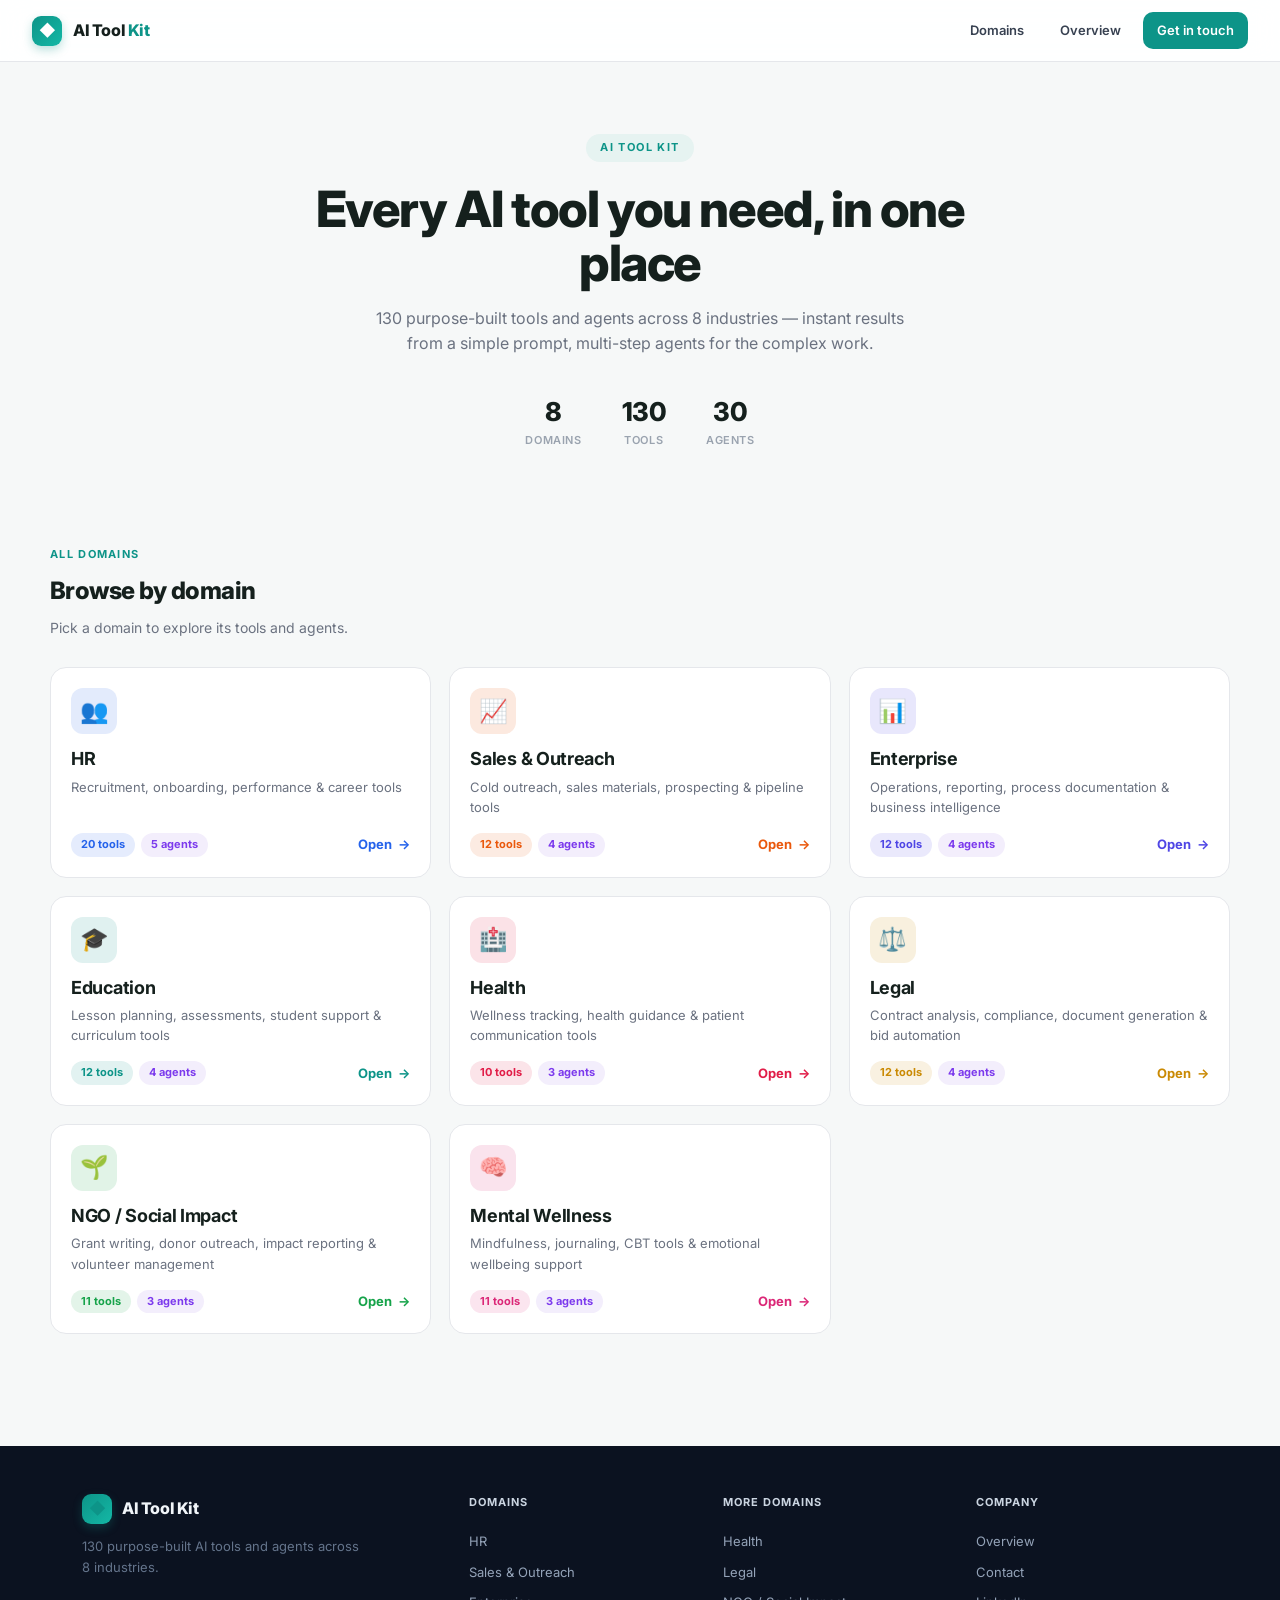
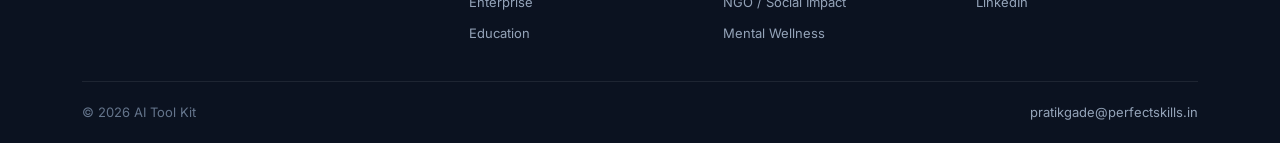
==== commit 8b7b0262: "Remove Perfect Skills branding from the site Strip the "Perfect Skills" brand name from all user-fac" ====
--- a/index.html
+++ b/index.html
@@ -3,7 +3,7 @@
 <head>
   <meta charset="UTF-8" />
   <meta name="viewport" content="width=device-width, initial-scale=1.0" />
-  <title>AI Tool Kit — Perfect Skills</title>
+  <title>AI Tool Kit</title>
   <link rel="preconnect" href="https://fonts.googleapis.com" />
   <link rel="preconnect" href="https://fonts.gstatic.com" crossorigin />
   <link href="https://fonts.googleapis.com/css2?family=Inter:wght@400;500;600;700;800&display=swap" rel="stylesheet" />
@@ -16,7 +16,7 @@
   <a class="nav-brand" href="index.html">
     <span class="nav-mark">◆</span>
     <span class="nav-title">AI Tool<span> Kit</span></span>
-    <span class="nav-sub">· Perfect Skills</span>
+    
   </a>
   <div class="nav-links">
     <a class="nav-link" href="#domains">Domains</a>
@@ -27,7 +27,7 @@
 
 <!-- HERO -->
 <header class="hero">
-  <span class="hero-eyebrow">Perfect Skills · AI Tool Kit</span>
+  <span class="hero-eyebrow">AI Tool Kit</span>
   <h1>Every AI tool you need, in one place</h1>
   <p>130 purpose-built tools and agents across 8 industries — instant results from a simple prompt, multi-step agents for the complex work.</p>
   <div class="hero-stats">
@@ -136,7 +136,7 @@
     <div class="footer-grid">
       <div class="footer-brand">
         <span class="nav-title" style="display:inline-flex;align-items:center;gap:10px"><span class="nav-mark">◆</span>AI Tool Kit</span>
-        <p>130 purpose-built AI tools and agents across 8 industries, by Perfect Skills.</p>
+        <p>130 purpose-built AI tools and agents across 8 industries.</p>
       </div>
       <div class="footer-col">
         <h4>Domains</h4>
@@ -160,7 +160,7 @@
       </div>
     </div>
     <div class="footer-bar">
-      <span>© 2026 Perfect Skills · AI Tool Kit</span>
+      <span>© 2026 AI Tool Kit</span>
       <span><a href="mailto:pratikgade@perfectskills.in">pratikgade@perfectskills.in</a></span>
     </div>
   </div>
